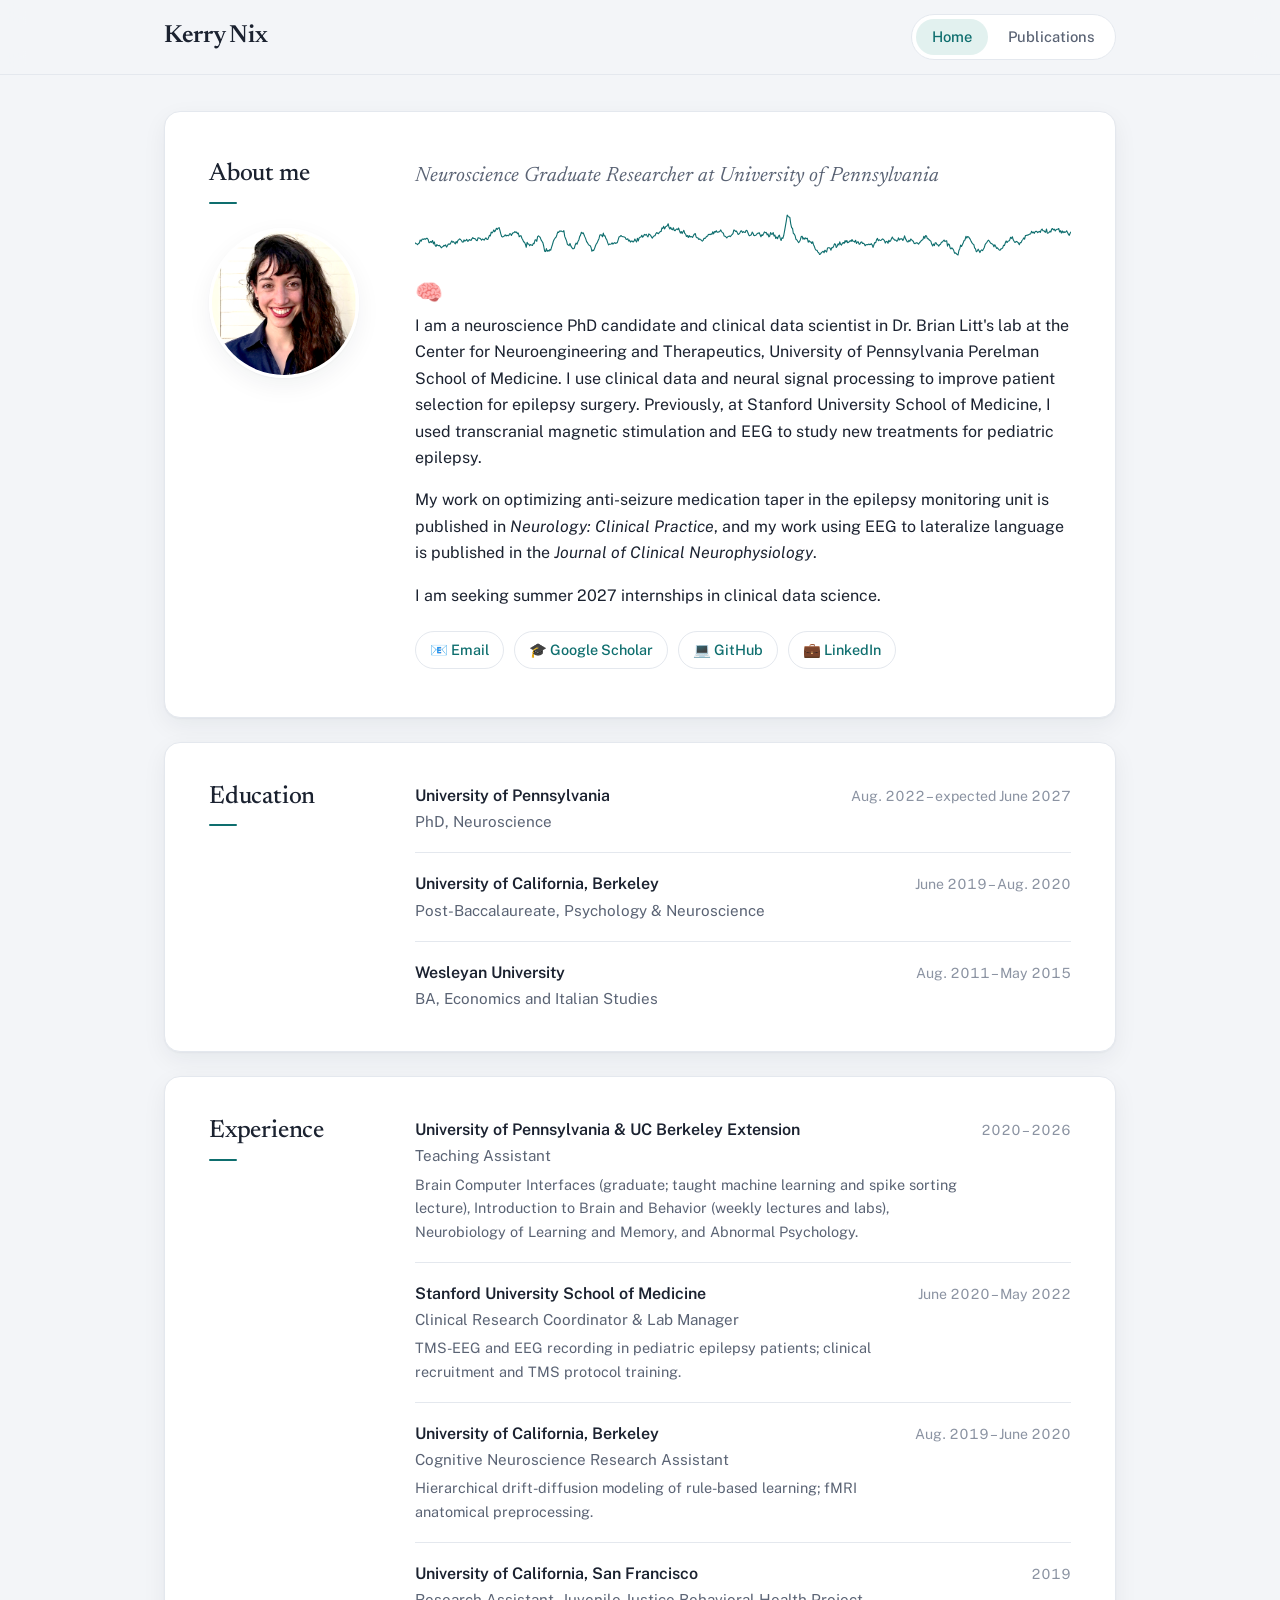
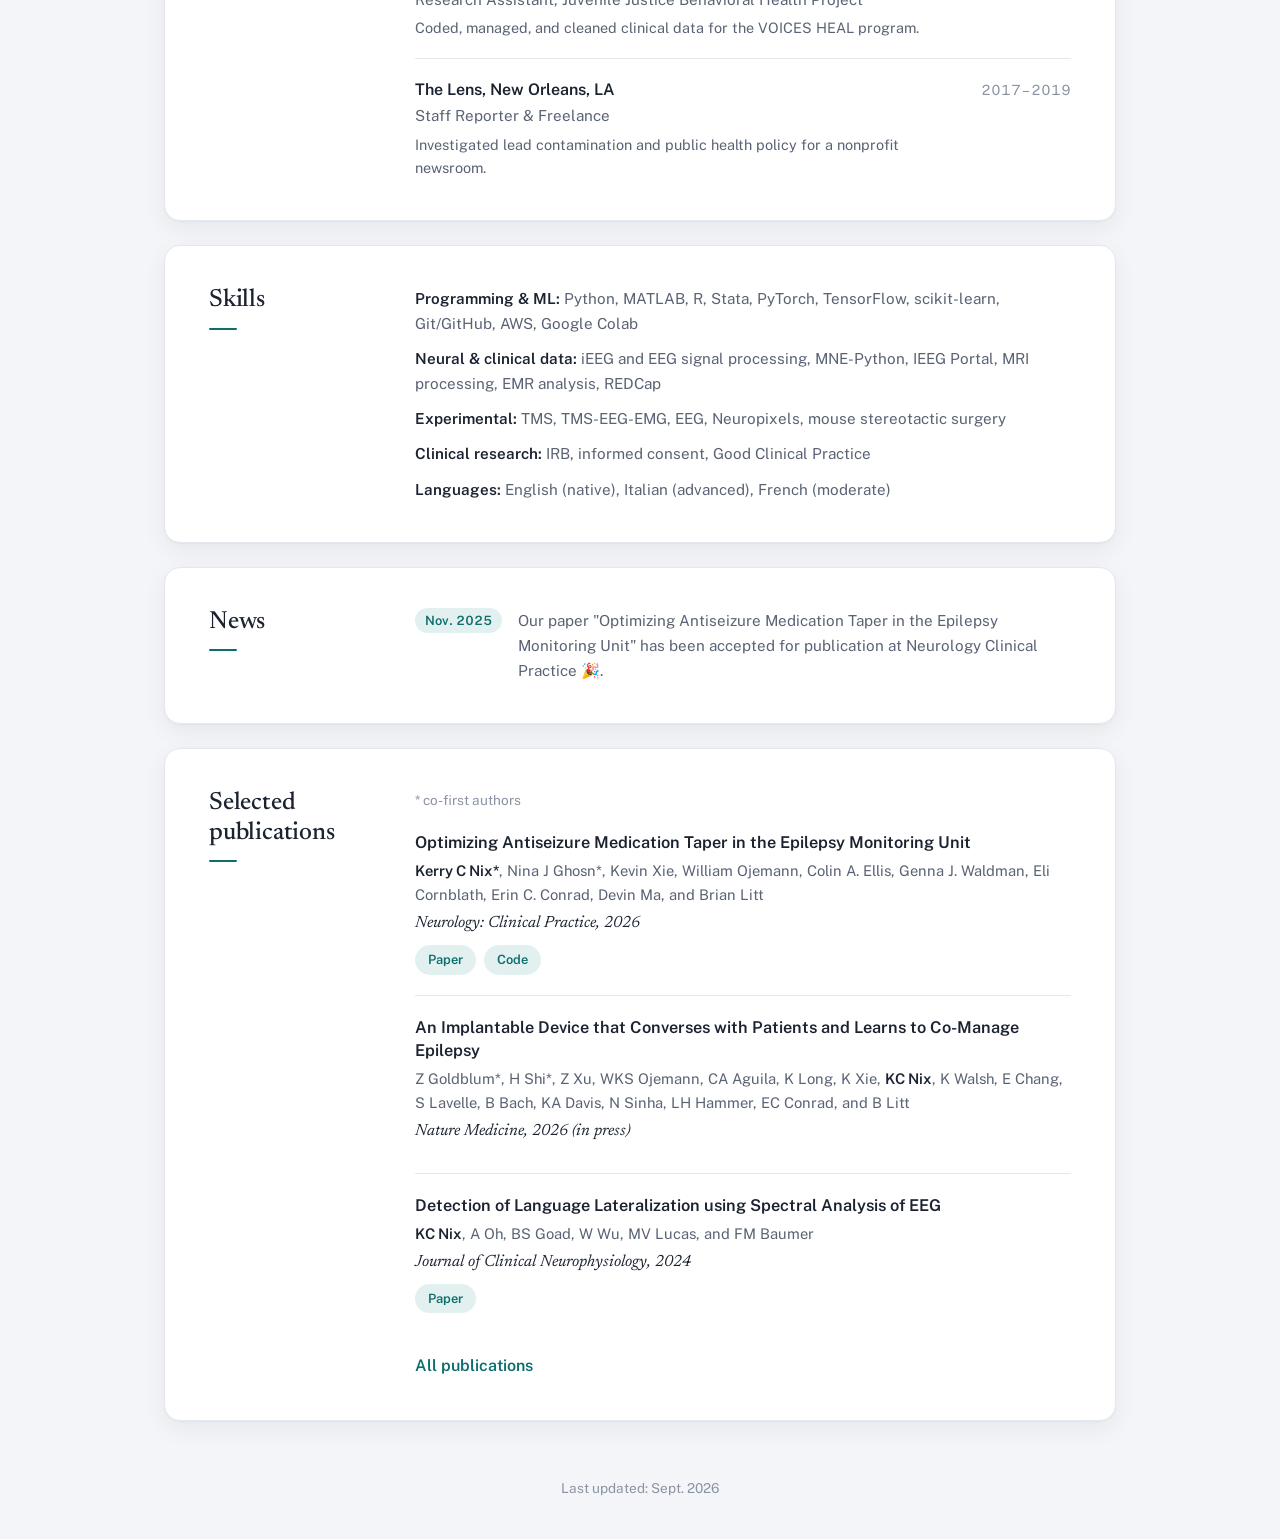
==== index.html @ f85d7df7 "Revise research summary Updated personal description and publication details." ====
<!DOCTYPE html>
<html lang="en">
<head>
    <meta charset="UTF-8">
    <meta name="viewport" content="width=device-width, initial-scale=1.0">
    <title>Kerry Nix</title>
    <link rel="preconnect" href="https://fonts.googleapis.com">
    <link rel="preconnect" href="https://fonts.gstatic.com" crossorigin>
    <link href="https://fonts.googleapis.com/css2?family=Newsreader:ital,opsz,wght@0,6..72,400;0,6..72,500;0,6..72,600;1,6..72,400&family=Public+Sans:wght@400;500;600&display=swap" rel="stylesheet">
    <link rel="stylesheet" href="style.css">
</head>
<body>

    <nav class="topbar">
        <div class="topbar-inner">
            <a class="brand" href="index.html">Kerry Nix</a>
            <div class="tabs">
                <a href="index.html" aria-current="page">Home</a>
                <a href="publications.html">Publications</a>
            </div>
        </div>
    </nav>

    <main>

        <section class="band about" id="about">
            <div class="band-inner">
                <div>
                    <h2>About me</h2>
                    <img class="avatar" src="images/kerry.jpg" alt="Kerry Nix">
                </div>
                <div class="content">
                    <p class="subtitle">Neuroscience Graduate Researcher at University of Pennsylvania</p>
                    <svg class="trace" viewBox="0 0 680 48" preserveAspectRatio="none" aria-hidden="true">
                        <path d="M0.0,31.7 L0.9,32.6 L1.8,32.8 L2.7,33.6 L3.6,32.5 L4.5,32.0 L5.4,29.0 L6.4,30.2 L7.3,28.2 L8.2,28.0 L9.1,28.4 L10.0,27.7 L10.9,28.3 L11.8,27.4 L12.7,27.4 L13.6,28.5 L14.5,31.7 L15.4,31.4 L16.3,30.5 L17.2,31.3 L18.2,29.5 L19.1,32.9 L20.0,30.9 L20.9,34.3 L21.8,35.4 L22.7,33.5 L23.6,34.5 L24.5,34.6 L25.4,34.4 L26.3,35.3 L27.2,36.8 L28.1,36.1 L29.1,35.6 L30.0,34.3 L30.9,34.9 L31.8,33.9 L32.7,36.1 L33.6,34.7 L34.5,33.1 L35.4,33.1 L36.3,33.1 L37.2,31.6 L38.1,29.9 L39.0,31.2 L39.9,30.6 L40.9,31.8 L41.8,32.8 L42.7,30.5 L43.6,32.0 L44.5,29.4 L45.4,28.7 L46.3,27.9 L47.2,28.5 L48.1,29.5 L49.0,31.0 L49.9,31.1 L50.8,28.9 L51.7,30.1 L52.7,29.5 L53.6,28.3 L54.5,30.2 L55.4,29.9 L56.3,28.5 L57.2,29.1 L58.1,29.4 L59.0,27.8 L59.9,26.7 L60.8,27.5 L61.7,27.6 L62.6,27.9 L63.6,29.5 L64.5,29.7 L65.4,26.7 L66.3,27.0 L67.2,27.3 L68.1,28.0 L69.0,29.2 L69.9,28.0 L70.8,28.5 L71.7,29.1 L72.6,27.8 L73.5,26.8 L74.4,28.3 L75.4,28.5 L76.3,26.6 L77.2,24.2 L78.1,24.9 L79.0,21.1 L79.9,21.9 L80.8,20.7 L81.7,18.9 L82.6,20.7 L83.5,19.4 L84.4,17.3 L85.3,18.3 L86.2,17.2 L87.2,16.6 L88.1,19.7 L89.0,23.1 L89.9,25.5 L90.8,25.9 L91.7,25.5 L92.6,25.0 L93.5,23.8 L94.4,25.0 L95.3,24.3 L96.2,24.6 L97.1,24.7 L98.1,22.8 L99.0,22.7 L99.9,24.4 L100.8,22.8 L101.7,21.7 L102.6,21.8 L103.5,20.6 L104.4,21.4 L105.3,21.0 L106.2,22.7 L107.1,22.0 L108.0,25.8 L108.9,24.9 L109.9,24.8 L110.8,27.3 L111.7,28.7 L112.6,30.9 L113.5,31.1 L114.4,33.2 L115.3,36.3 L116.2,31.3 L117.1,33.0 L118.0,33.1 L118.9,34.7 L119.8,33.5 L120.7,34.0 L121.7,34.5 L122.6,32.4 L123.5,32.6 L124.4,29.1 L125.3,28.8 L126.2,30.3 L127.1,25.6 L128.0,24.8 L128.9,25.7 L129.8,26.5 L130.7,28.9 L131.6,30.3 L132.6,31.9 L133.5,35.5 L134.4,40.2 L135.3,40.6 L136.2,37.6 L137.1,40.3 L138.0,39.3 L138.9,40.2 L139.8,38.6 L140.7,39.2 L141.6,36.1 L142.5,33.5 L143.4,30.3 L144.4,28.2 L145.3,27.0 L146.2,26.2 L147.1,23.7 L148.0,21.0 L148.9,21.4 L149.8,20.0 L150.7,20.1 L151.6,20.0 L152.5,20.5 L153.4,20.8 L154.3,19.7 L155.2,25.4 L156.2,27.8 L157.1,29.9 L158.0,33.3 L158.9,34.0 L159.8,34.6 L160.7,32.4 L161.6,35.1 L162.5,36.4 L163.4,37.7 L164.3,37.8 L165.2,37.0 L166.1,33.9 L167.0,32.0 L168.0,33.2 L168.9,30.6 L169.8,29.0 L170.7,25.6 L171.6,24.1 L172.5,21.2 L173.4,22.4 L174.3,21.8 L175.2,23.7 L176.1,25.9 L177.0,27.9 L177.9,30.6 L178.9,31.9 L179.8,33.6 L180.7,34.3 L181.6,34.7 L182.5,36.5 L183.4,40.3 L184.3,39.1 L185.2,39.6 L186.1,37.6 L187.0,35.0 L187.9,33.0 L188.8,31.9 L189.7,29.7 L190.7,27.7 L191.6,24.1 L192.5,23.8 L193.4,24.1 L194.3,25.8 L195.2,22.1 L196.1,25.0 L197.0,24.9 L197.9,27.6 L198.8,28.8 L199.7,31.6 L200.6,33.9 L201.5,33.1 L202.5,33.2 L203.4,33.0 L204.3,31.9 L205.2,33.1 L206.1,32.2 L207.0,31.6 L207.9,32.4 L208.8,31.9 L209.7,31.7 L210.6,28.8 L211.5,25.8 L212.4,25.7 L213.4,24.5 L214.3,25.2 L215.2,25.6 L216.1,25.8 L217.0,26.0 L217.9,26.4 L218.8,28.2 L219.7,28.4 L220.6,27.8 L221.5,30.0 L222.4,29.2 L223.3,31.1 L224.2,30.1 L225.2,30.1 L226.1,31.0 L227.0,30.2 L227.9,28.0 L228.8,29.8 L229.7,31.0 L230.6,27.2 L231.5,29.9 L232.4,26.9 L233.3,26.3 L234.2,26.0 L235.1,24.2 L236.0,26.2 L237.0,24.9 L237.9,23.4 L238.8,24.1 L239.7,23.3 L240.6,24.8 L241.5,25.9 L242.4,22.9 L243.3,23.6 L244.2,24.3 L245.1,25.9 L246.0,27.1 L246.9,25.7 L247.9,24.9 L248.8,24.8 L249.7,22.6 L250.6,21.5 L251.5,22.3 L252.4,22.8 L253.3,21.4 L254.2,20.6 L255.1,20.5 L256.0,16.9 L256.9,17.4 L257.8,15.3 L258.7,17.9 L259.7,15.9 L260.6,15.2 L261.5,14.8 L262.4,12.7 L263.3,16.3 L264.2,17.9 L265.1,16.4 L266.0,18.3 L266.9,18.7 L267.8,16.8 L268.7,19.3 L269.6,19.8 L270.5,18.5 L271.5,17.9 L272.4,18.7 L273.3,17.1 L274.2,19.9 L275.1,22.1 L276.0,20.5 L276.9,22.6 L277.8,20.8 L278.7,19.4 L279.6,22.4 L280.5,23.1 L281.4,25.5 L282.3,24.5 L283.3,26.4 L284.2,24.5 L285.1,25.9 L286.0,25.4 L286.9,25.7 L287.8,26.4 L288.7,24.4 L289.6,23.1 L290.5,22.5 L291.4,25.9 L292.3,26.8 L293.2,26.9 L294.2,28.4 L295.1,27.9 L296.0,28.6 L296.9,29.2 L297.8,30.2 L298.7,29.3 L299.6,27.2 L300.5,27.5 L301.4,26.6 L302.3,25.2 L303.2,25.3 L304.1,23.5 L305.0,23.3 L306.0,23.7 L306.9,22.9 L307.8,23.3 L308.7,20.8 L309.6,22.9 L310.5,20.6 L311.4,21.1 L312.3,19.7 L313.2,21.1 L314.1,21.2 L315.0,20.7 L315.9,20.6 L316.8,18.9 L317.8,20.5 L318.7,21.7 L319.6,22.1 L320.5,25.0 L321.4,25.2 L322.3,25.9 L323.2,27.0 L324.1,25.7 L325.0,25.5 L325.9,25.0 L326.8,25.6 L327.7,24.6 L328.7,23.5 L329.6,22.6 L330.5,19.0 L331.4,19.3 L332.3,20.4 L333.2,20.0 L334.1,21.7 L335.0,23.4 L335.9,22.9 L336.8,21.8 L337.7,20.1 L338.6,19.9 L339.5,21.6 L340.5,20.6 L341.4,21.2 L342.3,21.5 L343.2,19.4 L344.1,19.5 L345.0,21.5 L345.9,23.8 L346.8,24.8 L347.7,24.3 L348.6,23.8 L349.5,21.1 L350.4,22.3 L351.3,24.5 L352.3,24.6 L353.2,24.3 L354.1,23.4 L355.0,22.3 L355.9,22.3 L356.8,21.7 L357.7,23.7 L358.6,25.7 L359.5,23.8 L360.4,24.5 L361.3,22.8 L362.2,20.9 L363.2,21.7 L364.1,21.4 L365.0,23.9 L365.9,22.9 L366.8,25.9 L367.7,25.0 L368.6,21.6 L369.5,23.1 L370.4,23.3 L371.3,21.6 L372.2,25.0 L373.1,24.2 L374.0,27.5 L375.0,26.0 L375.9,27.7 L376.8,25.1 L377.7,24.2 L378.6,27.4 L379.5,29.5 L380.4,26.7 L381.3,27.4 L382.2,24.5 L383.1,19.9 L384.0,14.8 L384.9,9.8 L385.8,4.0 L386.8,5.3 L387.7,6.1 L388.6,6.6 L389.5,12.8 L390.4,16.7 L391.3,17.2 L392.2,22.5 L393.1,23.0 L394.0,24.7 L394.9,28.3 L395.8,28.9 L396.7,30.2 L397.7,31.6 L398.6,30.5 L399.5,28.7 L400.4,25.5 L401.3,25.2 L402.2,28.3 L403.1,26.9 L404.0,28.2 L404.9,26.9 L405.8,27.7 L406.7,27.3 L407.6,31.2 L408.5,29.7 L409.5,31.0 L410.4,30.9 L411.3,32.4 L412.2,30.7 L413.1,33.7 L414.0,35.6 L414.9,38.0 L415.8,39.2 L416.7,39.3 L417.6,41.1 L418.5,41.7 L419.4,43.4 L420.3,42.9 L421.3,41.6 L422.2,40.9 L423.1,40.3 L424.0,41.7 L424.9,39.2 L425.8,40.1 L426.7,41.0 L427.6,37.1 L428.5,36.8 L429.4,36.7 L430.3,37.3 L431.2,39.2 L432.1,36.6 L433.1,36.7 L434.0,34.9 L434.9,32.8 L435.8,33.2 L436.7,36.5 L437.6,35.3 L438.5,32.9 L439.4,34.0 L440.3,30.8 L441.2,33.4 L442.1,34.1 L443.0,32.2 L444.0,31.5 L444.9,32.4 L445.8,29.6 L446.7,31.1 L447.6,29.5 L448.5,31.8 L449.4,31.3 L450.3,30.5 L451.2,29.6 L452.1,30.4 L453.0,28.5 L453.9,30.3 L454.8,30.2 L455.8,31.1 L456.7,29.2 L457.6,32.4 L458.5,31.1 L459.4,30.7 L460.3,33.1 L461.2,33.1 L462.1,31.2 L463.0,30.9 L463.9,32.4 L464.8,32.3 L465.7,32.9 L466.6,34.8 L467.6,33.7 L468.5,33.6 L469.4,33.8 L470.3,33.1 L471.2,33.6 L472.1,33.5 L473.0,32.7 L473.9,33.9 L474.8,36.4 L475.7,33.8 L476.6,31.5 L477.5,31.8 L478.5,28.6 L479.4,27.4 L480.3,29.7 L481.2,28.8 L482.1,29.2 L483.0,29.5 L483.9,28.5 L484.8,27.9 L485.7,28.7 L486.6,29.6 L487.5,32.1 L488.4,30.5 L489.3,30.4 L490.3,32.3 L491.2,29.2 L492.1,30.6 L493.0,29.8 L493.9,27.8 L494.8,26.1 L495.7,27.7 L496.6,28.3 L497.5,29.3 L498.4,29.0 L499.3,30.2 L500.2,29.8 L501.1,26.8 L502.1,28.9 L503.0,28.0 L503.9,27.7 L504.8,27.9 L505.7,29.4 L506.6,27.7 L507.5,24.8 L508.4,27.6 L509.3,29.1 L510.2,30.7 L511.1,30.9 L512.0,29.3 L513.0,30.4 L513.9,28.0 L514.8,28.8 L515.7,29.6 L516.6,30.5 L517.5,32.5 L518.4,32.6 L519.3,31.9 L520.2,31.8 L521.1,32.3 L522.0,33.2 L522.9,31.7 L523.8,31.0 L524.8,29.7 L525.7,29.0 L526.6,28.4 L527.5,25.2 L528.4,27.4 L529.3,24.6 L530.2,25.0 L531.1,27.7 L532.0,27.7 L532.9,28.8 L533.8,29.5 L534.7,30.1 L535.6,33.1 L536.6,34.9 L537.5,33.0 L538.4,34.6 L539.3,31.7 L540.2,31.9 L541.1,33.6 L542.0,33.8 L542.9,35.1 L543.8,33.8 L544.7,33.2 L545.6,31.6 L546.5,31.1 L547.4,30.2 L548.4,29.0 L549.3,30.5 L550.2,30.0 L551.1,29.7 L552.0,35.1 L552.9,32.9 L553.8,33.4 L554.7,36.8 L555.6,37.9 L556.5,36.9 L557.4,37.7 L558.3,39.1 L559.3,42.1 L560.2,41.9 L561.1,42.5 L562.0,43.6 L562.9,44.0 L563.8,39.5 L564.7,37.7 L565.6,34.1 L566.5,35.5 L567.4,33.7 L568.3,31.7 L569.2,29.5 L570.1,29.0 L571.1,25.3 L572.0,27.1 L572.9,25.5 L573.8,25.9 L574.7,27.1 L575.6,28.4 L576.5,30.4 L577.4,31.9 L578.3,33.0 L579.2,33.4 L580.1,36.8 L581.0,37.9 L581.9,40.8 L582.9,39.8 L583.8,38.2 L584.7,39.8 L585.6,41.6 L586.5,39.6 L587.4,38.9 L588.3,39.6 L589.2,38.3 L590.1,36.5 L591.0,33.6 L591.9,32.3 L592.8,31.3 L593.8,29.8 L594.7,29.2 L595.6,30.5 L596.5,31.9 L597.4,32.4 L598.3,33.1 L599.2,33.6 L600.1,35.8 L601.0,33.8 L601.9,35.3 L602.8,37.4 L603.7,36.8 L604.6,37.9 L605.6,38.9 L606.5,39.3 L607.4,37.9 L608.3,37.7 L609.2,36.8 L610.1,34.2 L611.0,34.6 L611.9,31.8 L612.8,29.9 L613.7,31.6 L614.6,30.2 L615.5,30.0 L616.4,29.1 L617.4,26.3 L618.3,27.4 L619.2,25.7 L620.1,28.8 L621.0,30.2 L621.9,31.5 L622.8,30.8 L623.7,30.4 L624.6,31.1 L625.5,32.0 L626.4,33.7 L627.3,31.6 L628.3,31.6 L629.2,29.5 L630.1,28.5 L631.0,26.9 L631.9,28.1 L632.8,24.5 L633.7,24.5 L634.6,24.1 L635.5,24.1 L636.4,23.6 L637.3,23.0 L638.2,22.9 L639.1,20.3 L640.1,21.8 L641.0,21.0 L641.9,22.4 L642.8,20.7 L643.7,20.3 L644.6,20.6 L645.5,21.7 L646.4,20.8 L647.3,20.4 L648.2,21.3 L649.1,19.0 L650.0,18.0 L650.9,19.7 L651.9,19.7 L652.8,20.8 L653.7,21.3 L654.6,18.0 L655.5,22.2 L656.4,22.0 L657.3,21.4 L658.2,20.2 L659.1,21.0 L660.0,18.0 L660.9,17.6 L661.8,18.9 L662.8,18.2 L663.7,19.9 L664.6,18.7 L665.5,18.3 L666.4,18.2 L667.3,17.5 L668.2,20.9 L669.1,19.7 L670.0,22.1 L670.9,19.9 L671.8,21.8 L672.7,20.6 L673.6,21.5 L674.6,20.9 L675.5,19.8 L676.4,21.4 L677.3,23.2 L678.2,24.3 L679.1,22.2 L680.0,20.7" pathLength="1"/>
                    </svg>
                    <div class="tldr-heading" aria-hidden="true">🧠</div>
                    <p>I am a neuroscience PhD candidate and clinical data scientist in Dr. Brian Litt's lab at the Center for Neuroengineering and Therapeutics, University of Pennsylvania Perelman School of Medicine. I use clinical data and neural signal processing to improve patient selection for epilepsy surgery. Previously, at Stanford University School of Medicine, I used transcranial magnetic stimulation and EEG to study new treatments for pediatric epilepsy.</p>
                    <p>My work on optimizing anti-seizure medication taper in the epilepsy monitoring unit is published in <em>Neurology: Clinical Practice</em>, and my work using EEG to lateralize language is published in the <em>Journal of Clinical Neurophysiology</em>.</p>
                    <p>I am seeking summer 2027 internships in clinical data science.</p>
                    <div class="links">
                        <a href="mailto:kerry.nix@pennmedicine.upenn.edu">📧 Email</a>
                        <a href="https://scholar.google.com/citations?user=QJZLhtIAAAAJ&hl=en" target="_blank" rel="noopener">🎓 Google Scholar</a>
                        <a href="https://github.com/kerry-nix" target="_blank" rel="noopener">💻 GitHub</a>
                        <a href="https://www.linkedin.com/in/kerry-nix/" target="_blank" rel="noopener">💼 LinkedIn</a>
                    </div>
                </div>
            </div>
        </section>

        <section class="band" id="education">
            <div class="band-inner">
                <h2>Education</h2>
                <div class="content">
                    <div class="row">
                        <div class="row-main">
                            <div class="org">University of Pennsylvania</div>
                            <div class="role">PhD, Neuroscience</div>
                        </div>
                        <div class="row-date">Aug. 2022 – expected June 2027</div>
                    </div>
                    <div class="row">
                        <div class="row-main">
                            <div class="org">University of California, Berkeley</div>
                            <div class="role">Post-Baccalaureate, Psychology &amp; Neuroscience</div>
                        </div>
                        <div class="row-date">June 2019 – Aug. 2020</div>
                    </div>
                    <div class="row">
                        <div class="row-main">
                            <div class="org">Wesleyan University</div>
                            <div class="role">BA, Economics and Italian Studies</div>
                        </div>
                        <div class="row-date">Aug. 2011 – May 2015</div>
                    </div>
                </div>
            </div>
        </section>

        <section class="band" id="experience">
            <div class="band-inner">
                <h2>Experience</h2>
                <div class="content">
                    <div class="row">
                        <div class="row-main">
                            <div class="org">University of Pennsylvania &amp; UC Berkeley Extension</div>
                            <div class="role">Teaching Assistant</div>
                            <div class="detail">Brain Computer Interfaces (graduate; taught machine learning and spike sorting lecture), Introduction to Brain and Behavior (weekly lectures and labs), Neurobiology of Learning and Memory, and Abnormal Psychology.</div>
                        </div>
                        <div class="row-date">2020 – 2026</div>
                    </div>
                    <div class="row">
                        <div class="row-main">
                            <div class="org">Stanford University School of Medicine</div>
                            <div class="role">Clinical Research Coordinator &amp; Lab Manager</div>
                            <div class="detail">TMS-EEG and EEG recording in pediatric epilepsy patients; clinical recruitment and TMS protocol training.</div>
                        </div>
                        <div class="row-date">June 2020 – May 2022</div>
                    </div>
                    <div class="row">
                        <div class="row-main">
                            <div class="org">University of California, Berkeley</div>
                            <div class="role">Cognitive Neuroscience Research Assistant</div>
                            <div class="detail">Hierarchical drift-diffusion modeling of rule-based learning; fMRI anatomical preprocessing.</div>
                        </div>
                        <div class="row-date">Aug. 2019 – June 2020</div>
                    </div>
                    <div class="row">
                        <div class="row-main">
                            <div class="org">University of California, San Francisco</div>
                            <div class="role">Research Assistant, Juvenile Justice Behavioral Health Project</div>
                            <div class="detail">Coded, managed, and cleaned clinical data for the VOICES HEAL program.</div>
                        </div>
                        <div class="row-date">2019</div>
                    </div>
                    <div class="row">
                        <div class="row-main">
                            <div class="org">The Lens, New Orleans, LA</div>
                            <div class="role">Staff Reporter &amp; Freelance</div>
                            <div class="detail">Investigated lead contamination and public health policy for a nonprofit newsroom.</div>
                        </div>
                        <div class="row-date">2017 – 2019</div>
                    </div>
                </div>
            </div>
        </section>

        <section class="band" id="skills">
            <div class="band-inner">
                <h2>Skills</h2>
                <div class="content">
                    <div class="skill"><span class="skill-label">Programming &amp; ML: </span><span class="skill-list">Python, MATLAB, R, Stata, PyTorch, TensorFlow, scikit-learn, Git/GitHub, AWS, Google Colab</span></div>
                    <div class="skill"><span class="skill-label">Neural &amp; clinical data: </span><span class="skill-list">iEEG and EEG signal processing, MNE-Python, IEEG Portal, MRI processing, EMR analysis, REDCap</span></div>
                    <div class="skill"><span class="skill-label">Experimental: </span><span class="skill-list">TMS, TMS-EEG-EMG, EEG, Neuropixels, mouse stereotactic surgery</span></div>
                    <div class="skill"><span class="skill-label">Clinical research: </span><span class="skill-list">IRB, informed consent, Good Clinical Practice</span></div>
                    <div class="skill"><span class="skill-label">Languages: </span><span class="skill-list">English (native), Italian (advanced), French (moderate)</span></div>
                </div>
            </div>
        </section>

        <section class="band" id="news">
            <div class="band-inner">
                <h2>News</h2>
                <div class="content">
                    <div class="news-item">
                        <div class="news-date">Nov. 2025</div>
                        <div class="news-text">Our paper "Optimizing Antiseizure Medication Taper in the Epilepsy Monitoring Unit" has been accepted for publication at Neurology Clinical Practice 🎉.</div>
                    </div>
                </div>
            </div>
        </section>

        <section class="band" id="selected-publications">
            <div class="band-inner">
                <h2>Selected publications</h2>
                <div class="content">
                    <p class="note">* co-first authors</p>

                    <div class="pub">
                        <div class="pub-title">Optimizing Antiseizure Medication Taper in the Epilepsy Monitoring Unit</div>
                        <div class="pub-authors"><strong>Kerry C Nix*</strong>, Nina J Ghosn*, Kevin Xie, William Ojemann, Colin A. Ellis, Genna J. Waldman, Eli Cornblath, Erin C. Conrad, Devin Ma, and Brian Litt</div>
                        <div class="pub-venue">Neurology: Clinical Practice, 2026</div>
                        <div class="pub-links">
                            <a href="https://www.neurology.org/doi/10.1212/CPJ.0000000000200606" target="_blank" rel="noopener">Paper</a>
                            <a href="https://github.com/kerry-nix/EMU_ASM_Taper" target="_blank" rel="noopener">Code</a>
                        </div>
                    </div>

                    <div class="pub">
                        <div class="pub-title">An Implantable Device that Converses with Patients and Learns to Co-Manage Epilepsy</div>
                        <div class="pub-authors">Z Goldblum*, H Shi*, Z Xu, WKS Ojemann, CA Aguila, K Long, K Xie, <strong>KC Nix</strong>, K Walsh, E Chang, S Lavelle, B Bach, KA Davis, N Sinha, LH Hammer, EC Conrad, and B Litt</div>
                        <div class="pub-venue">Nature Medicine, 2026 (in press)</div>
                    </div>

                    <div class="pub">
                        <div class="pub-title">Detection of Language Lateralization using Spectral Analysis of EEG</div>
                        <div class="pub-authors"><strong>KC Nix</strong>, A Oh, BS Goad, W Wu, MV Lucas, and FM Baumer</div>
                        <div class="pub-venue">Journal of Clinical Neurophysiology, 2024</div>
                        <div class="pub-links">
                            <a href="https://doi.org/10.1097/WNP.0000000000000988" target="_blank" rel="noopener">Paper</a>
                        </div>
                    </div>

                    <p class="more"><a href="publications.html">All publications</a></p>
                </div>
            </div>
        </section>

    </main>

    <footer>Last updated: Sept. 2026</footer>

</body>
</html>
---- style.css ----
:root {
    --ink: #1b2230;
    --muted: #5a6374;
    --faint: #8b93a2;
    --rule: #e4e8ee;
    --page: #f3f5f8;
    --card: #ffffff;
    --accent: #0e6e6e;
    --accent-soft: #e2f1ef;
    --shadow: 0 1px 2px rgba(20, 30, 45, 0.04), 0 8px 24px rgba(20, 30, 45, 0.06);
    --radius: 16px;
    color-scheme: light;
    --serif: "Newsreader", Georgia, "Times New Roman", serif;
    --sans: "Public Sans", -apple-system, BlinkMacSystemFont, "Segoe UI", Roboto, Helvetica, Arial, sans-serif;
}

* { box-sizing: border-box; }

html { scroll-padding-top: 80px; -webkit-text-size-adjust: 100%; }

body {
    margin: 0;
    font-family: var(--sans);
    font-size: 16px;
    line-height: 1.65;
    color: var(--ink);
    background: var(--page);
    -webkit-font-smoothing: antialiased;
}

a { color: var(--accent); text-decoration: none; transition: color 0.15s ease; }
a:hover { text-decoration: underline; text-underline-offset: 3px; }
a:focus-visible { outline: 2px solid var(--accent); outline-offset: 3px; border-radius: 4px; }

/* Top bar */
.topbar {
    position: sticky;
    top: 0;
    z-index: 10;
    background: color-mix(in srgb, var(--page) 80%, transparent);
    backdrop-filter: saturate(160%) blur(12px);
    -webkit-backdrop-filter: saturate(160%) blur(12px);
    border-bottom: 1px solid var(--rule);
}
.topbar-inner {
    max-width: 1000px;
    margin: 0 auto;
    padding: 14px 24px;
    display: flex;
    align-items: center;
    justify-content: space-between;
    gap: 16px;
}
.brand {
    font-family: var(--serif);
    font-size: 1.55rem;
    font-weight: 600;
    color: var(--ink);
    letter-spacing: -0.3px;
}
.brand:hover { text-decoration: none; color: var(--accent); }
.tabs { display: flex; gap: 4px; padding: 4px; background: var(--card); border: 1px solid var(--rule); border-radius: 999px; }
.tabs a {
    color: var(--muted);
    font-size: 0.92rem;
    font-weight: 500;
    padding: 6px 16px;
    border-radius: 999px;
    transition: background 0.15s ease, color 0.15s ease;
}
.tabs a:hover { color: var(--ink); text-decoration: none; }
.tabs a[aria-current="page"] { color: var(--accent); background: var(--accent-soft); }

/* Floating cards */
main { max-width: 1000px; margin: 0 auto; padding: 36px 24px 8px; }
.band {
    background: var(--card);
    border: 1px solid var(--rule);
    border-radius: var(--radius);
    box-shadow: var(--shadow);
    padding: 40px 44px;
    margin-bottom: 24px;
}
.band-inner {
    display: grid;
    grid-template-columns: 170px 1fr;
    gap: 36px;
}
.band h2 {
    font-family: var(--serif);
    font-size: 1.55rem;
    font-weight: 500;
    line-height: 1.2;
    letter-spacing: -0.2px;
    margin: 0;
    color: var(--ink);
}
.band h2::after {
    content: "";
    display: block;
    width: 28px;
    height: 2px;
    margin-top: 12px;
    background: var(--accent);
    border-radius: 2px;
}
.content { max-width: 680px; }
.content > :last-child { margin-bottom: 0; }

/* About */
.about { padding-top: 48px; padding-bottom: 48px; }
.subtitle { font-family: var(--serif); font-size: 1.3rem; font-style: italic; color: var(--muted); margin: 0 0 18px 0; }
.tldr-heading { font-size: 1.4rem; line-height: 1; margin-bottom: 10px; }
.about p { margin: 0 0 16px 0; }
.trace { display: block; width: 100%; height: 48px; margin: 0 0 22px 0; }
.trace path {
    fill: none;
    stroke: var(--accent);
    stroke-width: 1.1;
    vector-effect: non-scaling-stroke;
    stroke-linejoin: round;
    stroke-dasharray: 1;
    stroke-dashoffset: 1;
    animation: draw 2.8s ease-out 0.2s forwards;
}
@keyframes draw { to { stroke-dashoffset: 0; } }
.links { display: flex; flex-wrap: wrap; gap: 10px; margin-top: 22px; }
.links a {
    font-size: 0.9rem;
    font-weight: 500;
    padding: 6px 14px;
    border: 1px solid var(--rule);
    border-radius: 999px;
    background: var(--card);
    transition: border-color 0.15s ease, background 0.15s ease;
}
.links a:hover { text-decoration: none; border-color: var(--accent); background: var(--accent-soft); }

/* Timeline rows */
.row { display: flex; justify-content: space-between; gap: 16px; padding-bottom: 18px; margin-bottom: 18px; border-bottom: 1px solid var(--rule); }
.row:last-child { border-bottom: none; padding-bottom: 0; margin-bottom: 0; }
.row-main { flex: 1; }
.row-date { color: var(--faint); font-size: 0.88rem; white-space: nowrap; font-variant-numeric: tabular-nums; padding-top: 2px; }
.org { font-weight: 600; }
.role { color: var(--muted); font-size: 0.95rem; }
.detail { color: var(--muted); font-size: 0.9rem; margin-top: 4px; }

/* News */
.news-item { display: flex; gap: 16px; margin-bottom: 10px; font-size: 0.95rem; }
.news-date {
    flex-shrink: 0;
    align-self: flex-start;
    font-size: 0.8rem;
    font-weight: 600;
    color: var(--accent);
    background: var(--accent-soft);
    padding: 2px 10px;
    border-radius: 999px;
    font-variant-numeric: tabular-nums;
    white-space: nowrap;
}
.news-text { color: var(--muted); }

/* Publications */
.pub { padding-bottom: 20px; margin-bottom: 20px; border-bottom: 1px solid var(--rule); }
.pub:last-child, .pub:has(+ .more), .pub:has(+ .year) { border-bottom: none; }
.pub:last-child { padding-bottom: 0; margin-bottom: 0; }
.pub-title { font-weight: 600; font-size: 1.02rem; line-height: 1.45; margin-bottom: 4px; }
.pub-authors { color: var(--muted); font-size: 0.92rem; margin-bottom: 3px; }
.pub-authors strong { color: var(--ink); font-weight: 600; }
.pub-venue { font-family: var(--serif); font-style: italic; font-size: 1.02rem; margin-bottom: 8px; }
.pub-links { display: flex; flex-wrap: wrap; gap: 8px; }
.pub-links a {
    font-size: 0.8rem;
    font-weight: 600;
    padding: 3px 12px;
    border-radius: 999px;
    color: var(--accent);
    background: var(--accent-soft);
    border: 1px solid transparent;
    transition: border-color 0.15s ease;
}
.pub-links a:hover { text-decoration: none; border-color: var(--accent); }
.note { font-size: 0.85rem; color: var(--faint); margin: 0 0 20px 0; }
.more { margin-top: 8px; font-weight: 600; }
.year { font-family: var(--serif); font-size: 1.2rem; font-weight: 500; color: var(--faint); margin: 30px 0 14px 0; }
.content > .year:first-child, .note + .year { margin-top: 0; }

/* Skills */
.skill { margin-bottom: 10px; font-size: 0.95rem; }
.skill-label { font-weight: 600; }
.skill-list { color: var(--muted); }

footer { text-align: center; font-size: 0.85rem; color: var(--faint); padding: 24px 24px 40px; }

@media (prefers-reduced-motion: reduce) {
    .trace path { animation: none; stroke-dashoffset: 0; }
    * { transition: none !important; }
}

@media (max-width: 720px) {
    main { padding: 20px 12px 4px; }
    .band { padding: 28px 22px; margin-bottom: 16px; border-radius: 14px; }
    .band-inner { grid-template-columns: 1fr; gap: 18px; }
    .row { flex-direction: column; gap: 2px; }
    .topbar-inner { padding: 10px 14px; }
    .brand { font-size: 1.25rem; }
    .tabs a { padding: 5px 12px; font-size: 0.88rem; }
}

/* Year jump bar */
html { scroll-behavior: smooth; }
.year-nav { display: flex; flex-wrap: wrap; gap: 8px; margin: 0 0 28px 0; }
.year-nav a {
    font-size: 0.88rem;
    font-weight: 600;
    padding: 4px 14px;
    border: 1px solid var(--rule);
    border-radius: 999px;
    color: var(--muted);
    background: var(--card);
    transition: border-color 0.15s ease, color 0.15s ease, background 0.15s ease;
}
.year-nav a:hover { text-decoration: none; color: var(--accent); border-color: var(--accent); background: var(--accent-soft); }
.year-nav + .year { margin-top: 0; }
@media (prefers-reduced-motion: reduce) { html { scroll-behavior: auto; } }

/* Photo */
.avatar { display: block; width: 150px; height: 150px; margin-top: 24px; border-radius: 50%; object-fit: cover; border: 3px solid var(--card); box-shadow: var(--shadow); }
@media (max-width: 720px) { .avatar { width: 110px; height: 110px; margin-top: 16px; } }
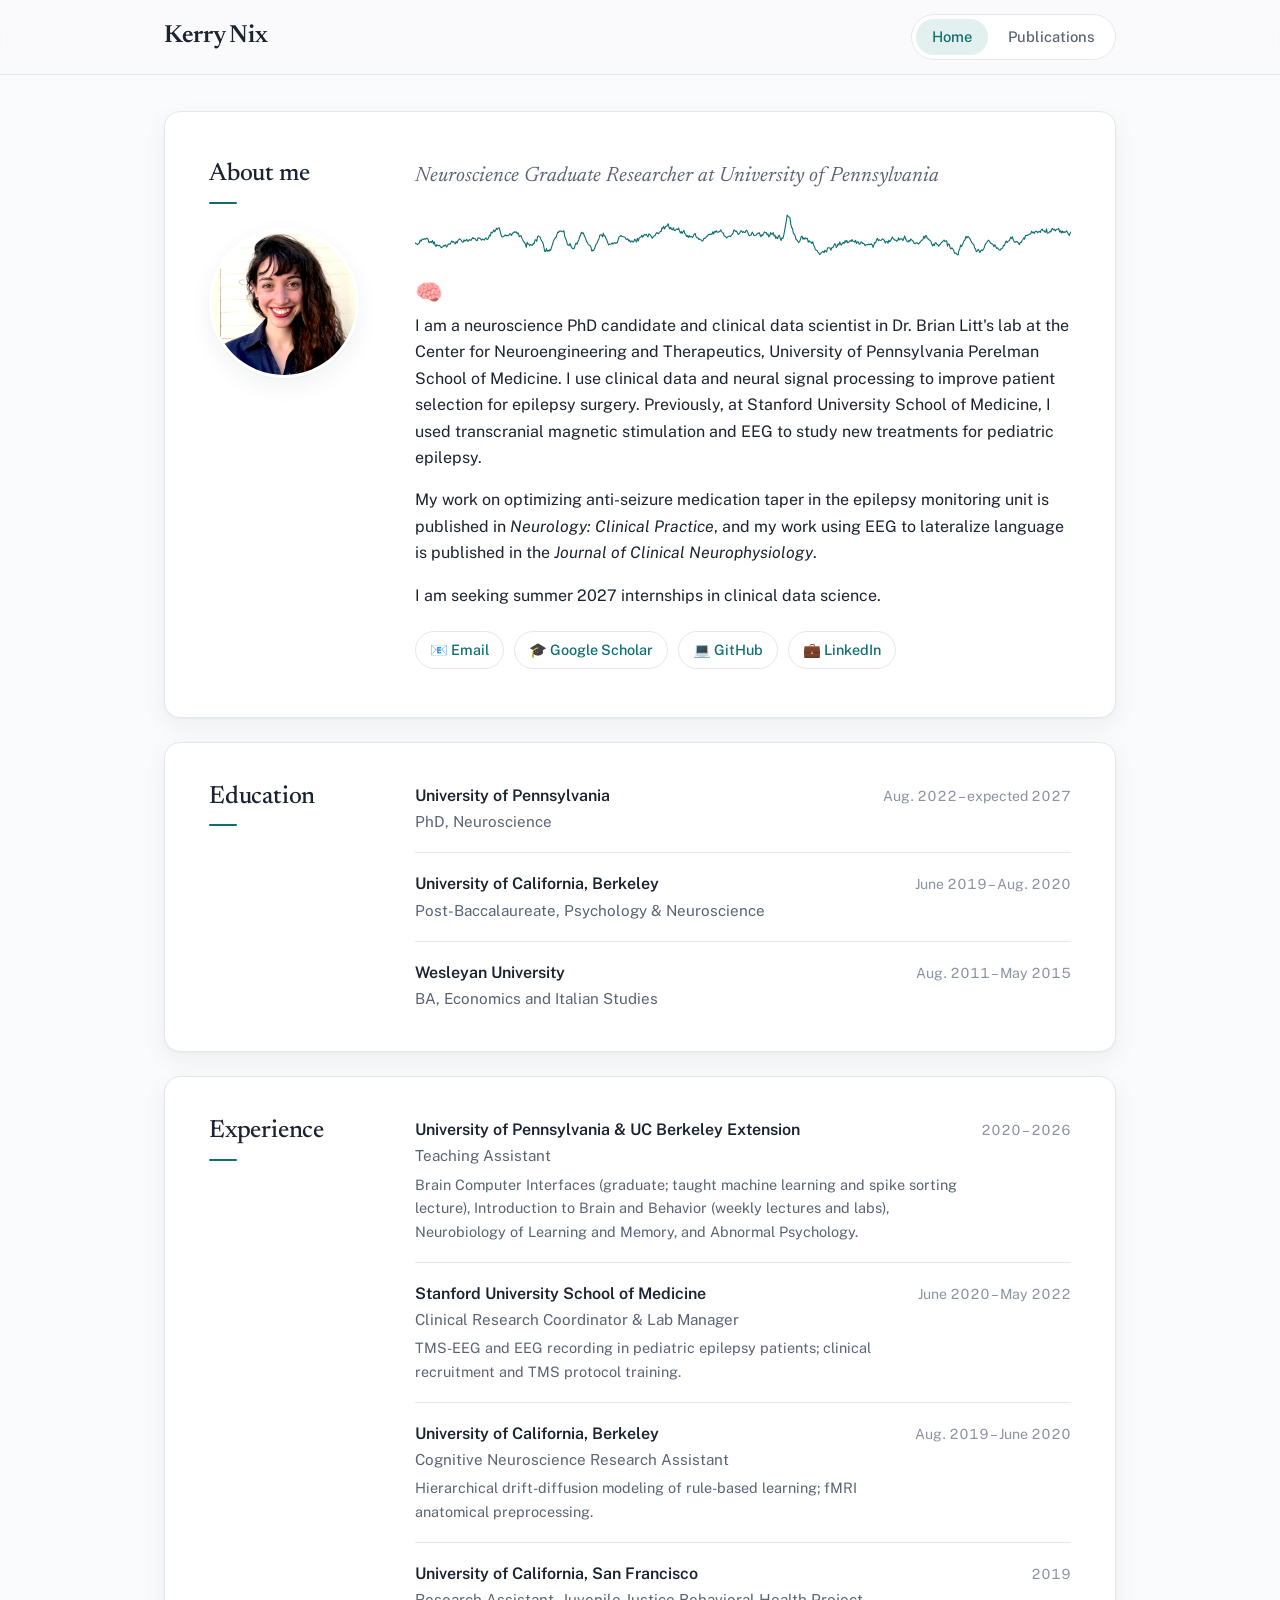
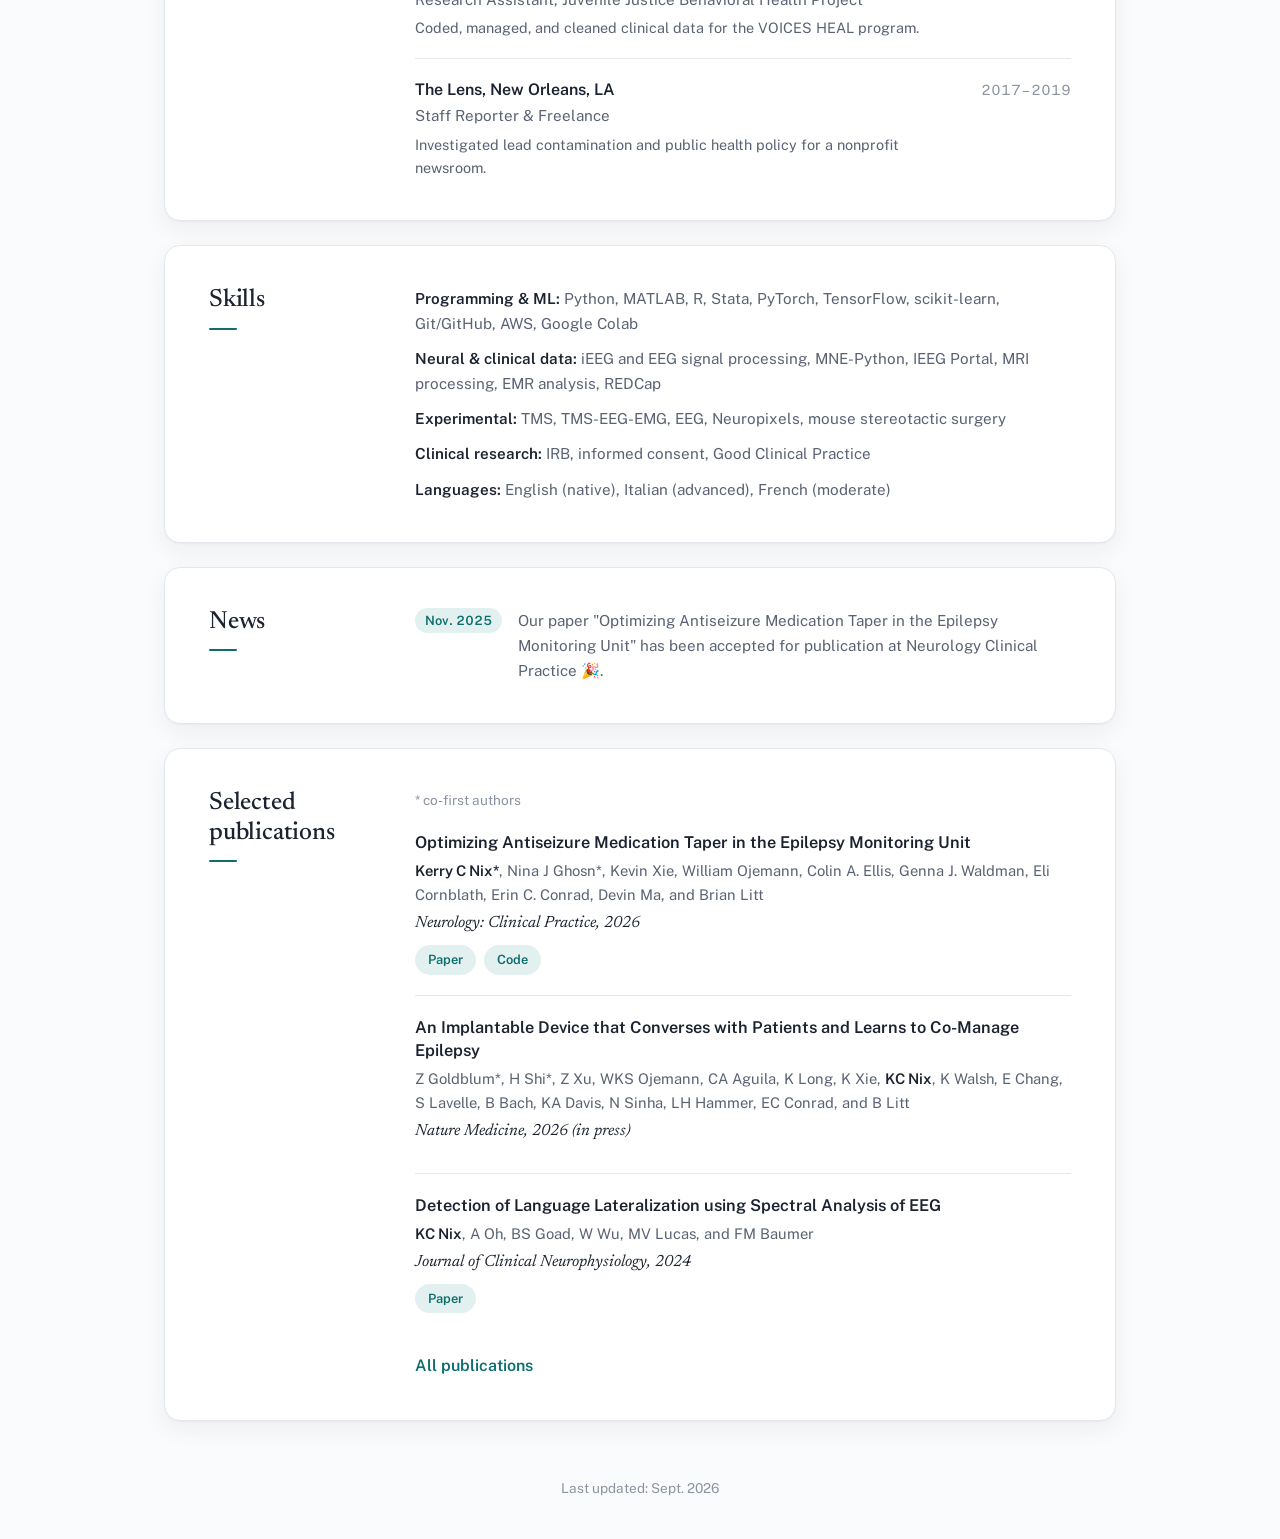
==== commit ffa76a2e: "updated education section Updated expected graduation date format." ====
--- a/index.html
+++ b/index.html
@@ -57,7 +57,7 @@
                             <div class="org">University of Pennsylvania</div>
                             <div class="role">PhD, Neuroscience</div>
                         </div>
-                        <div class="row-date">Aug. 2022 – expected June 2027</div>
+                        <div class="row-date">Aug. 2022 – expected 2027</div>
                     </div>
                     <div class="row">
                         <div class="row-main">
--- a/style.css
+++ b/style.css
@@ -3,7 +3,7 @@
     --muted: #5a6374;
     --faint: #8b93a2;
     --rule: #e4e8ee;
-    --page: #f3f5f8;
+    --page: #fafbfc;
     --card: #ffffff;
     --accent: #0e6e6e;
     --accent-soft: #e2f1ef;
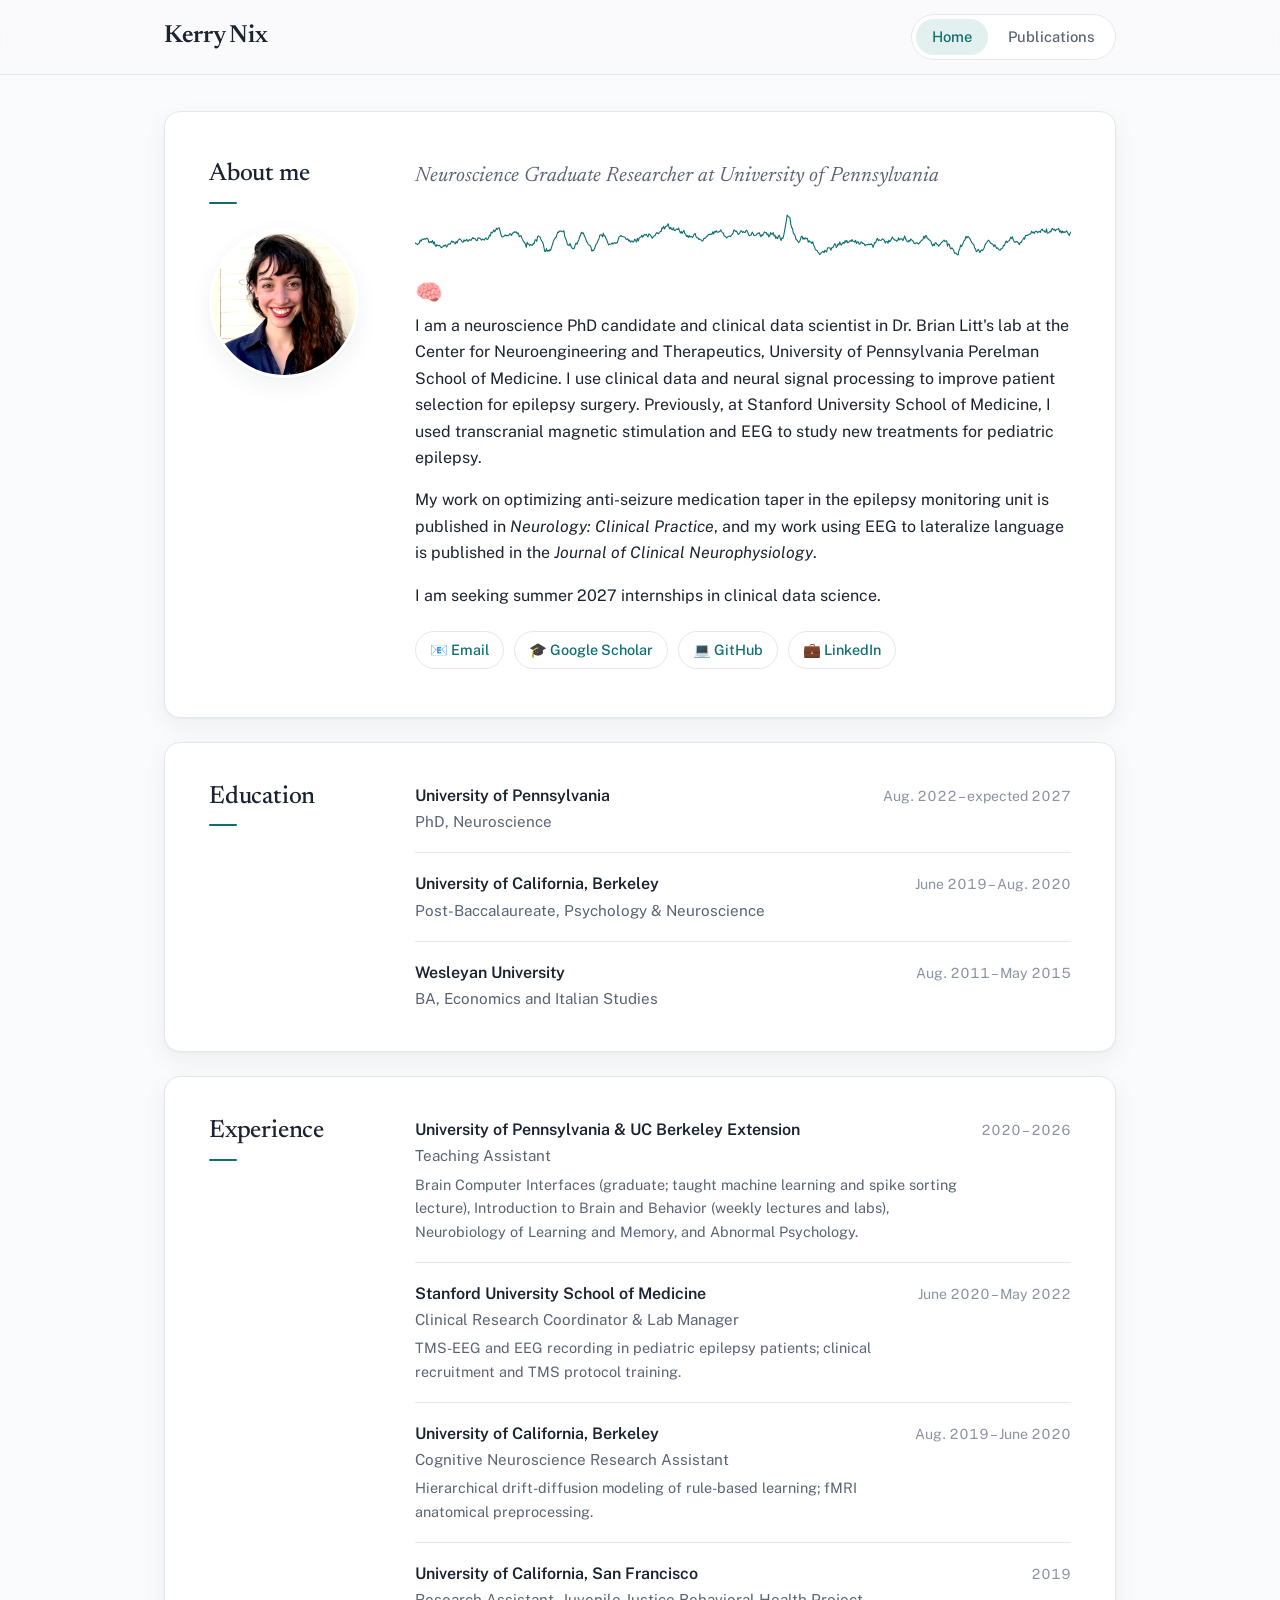
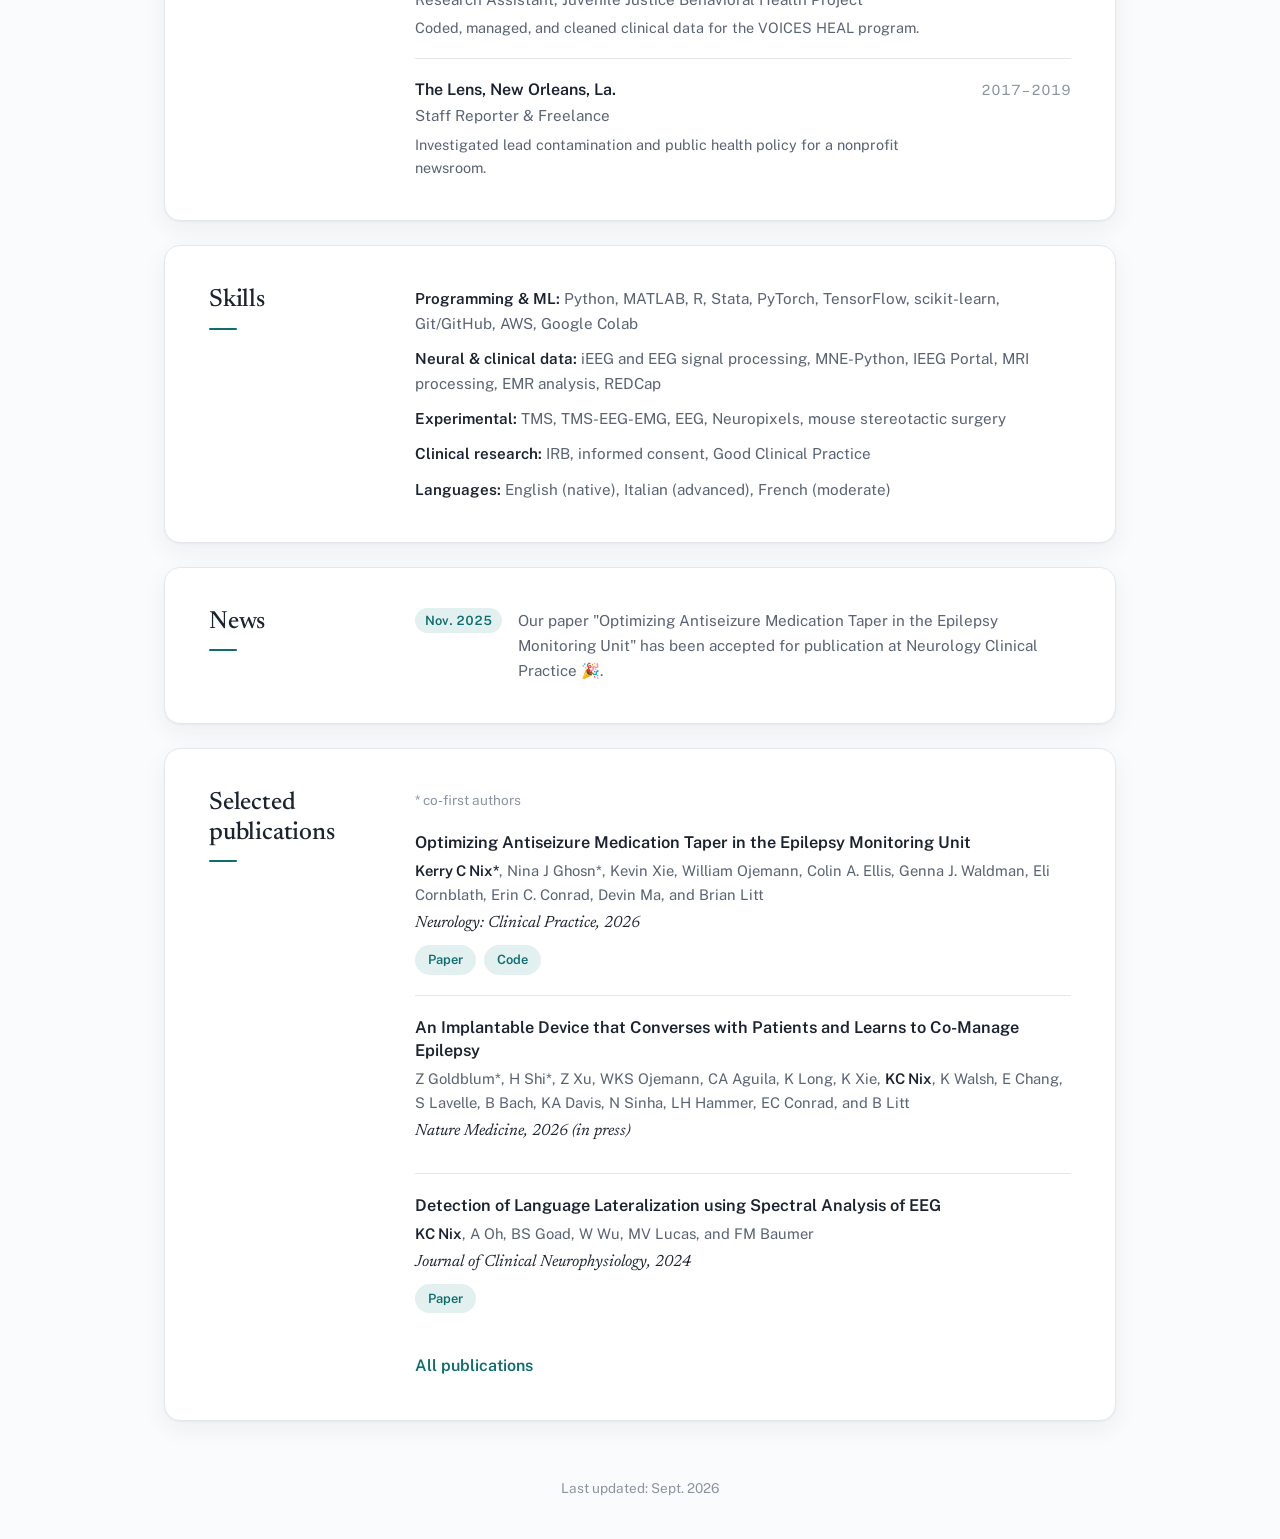
==== commit 344e7827: "updated experiences" ====
--- a/index.html
+++ b/index.html
@@ -115,7 +115,7 @@
                     </div>
                     <div class="row">
                         <div class="row-main">
-                            <div class="org">The Lens, New Orleans, LA</div>
+                            <div class="org">The Lens, New Orleans, La.</div>
                             <div class="role">Staff Reporter &amp; Freelance</div>
                             <div class="detail">Investigated lead contamination and public health policy for a nonprofit newsroom.</div>
                         </div>
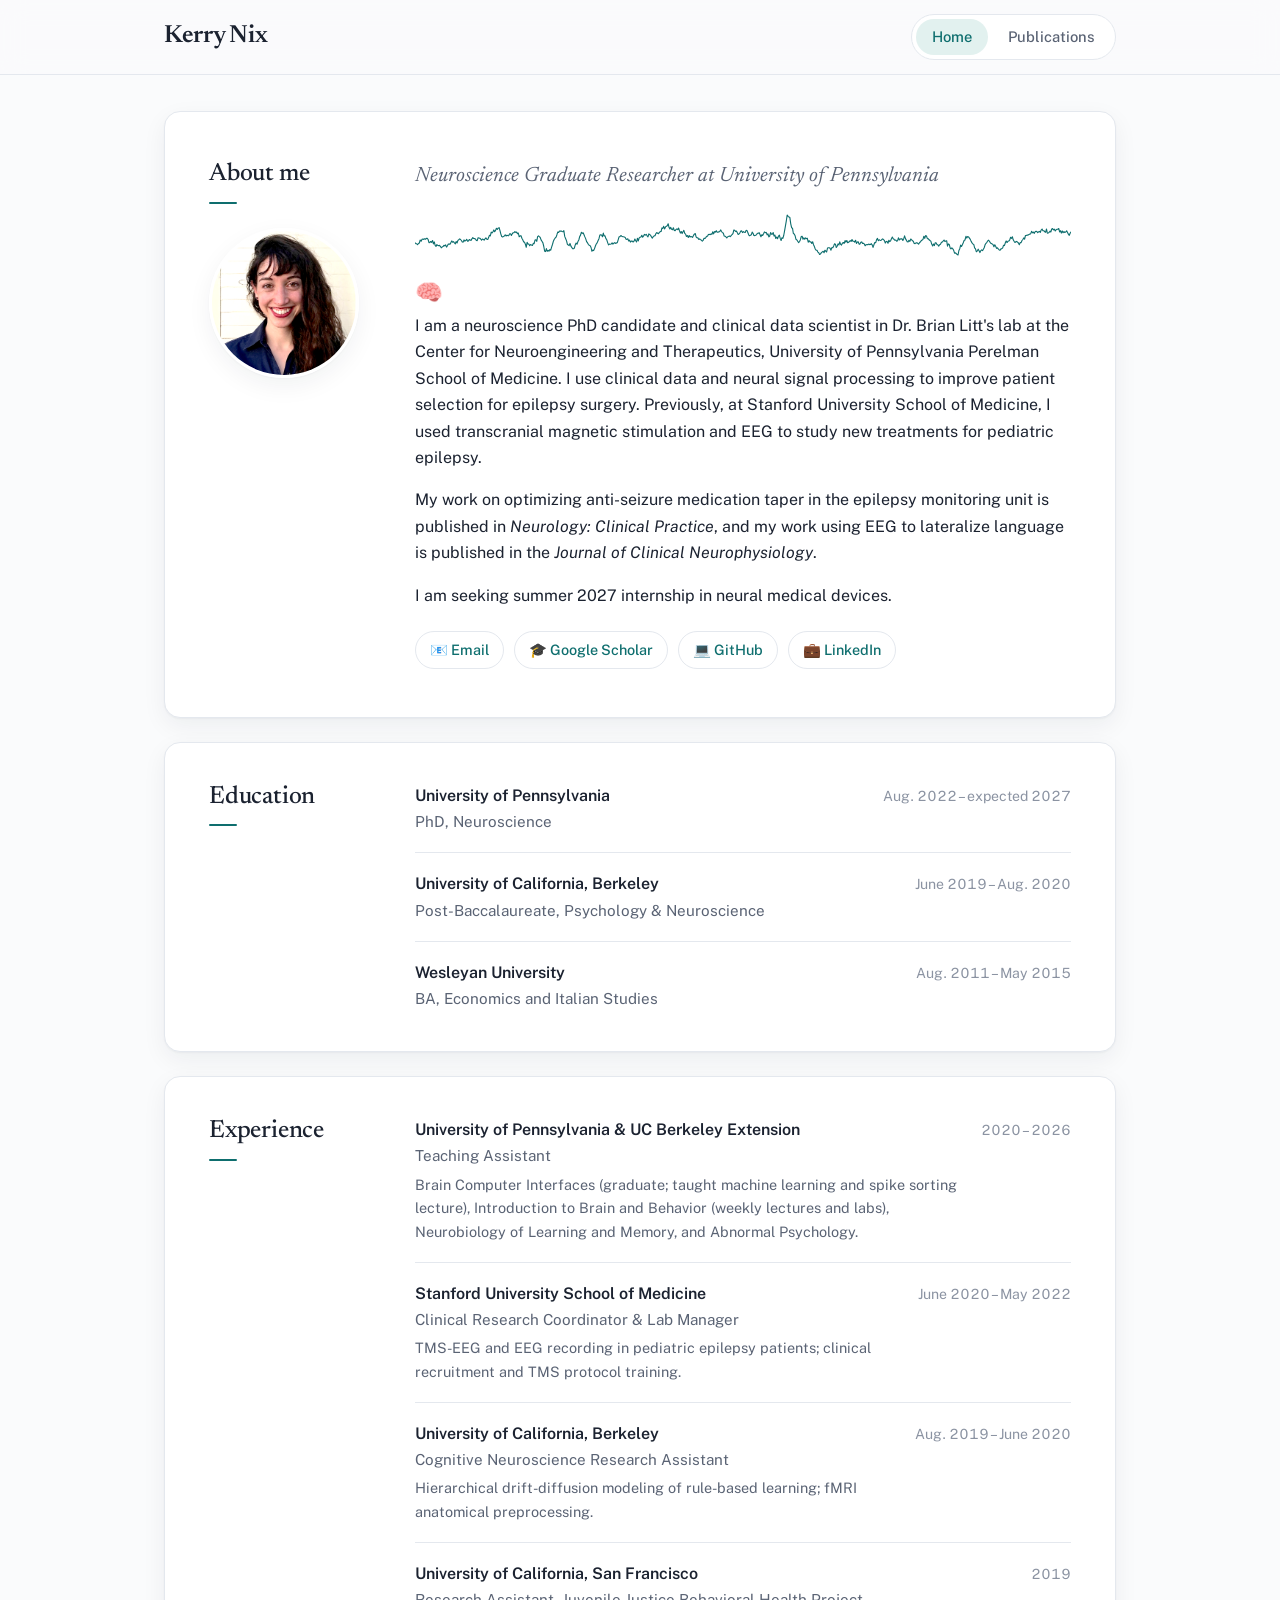
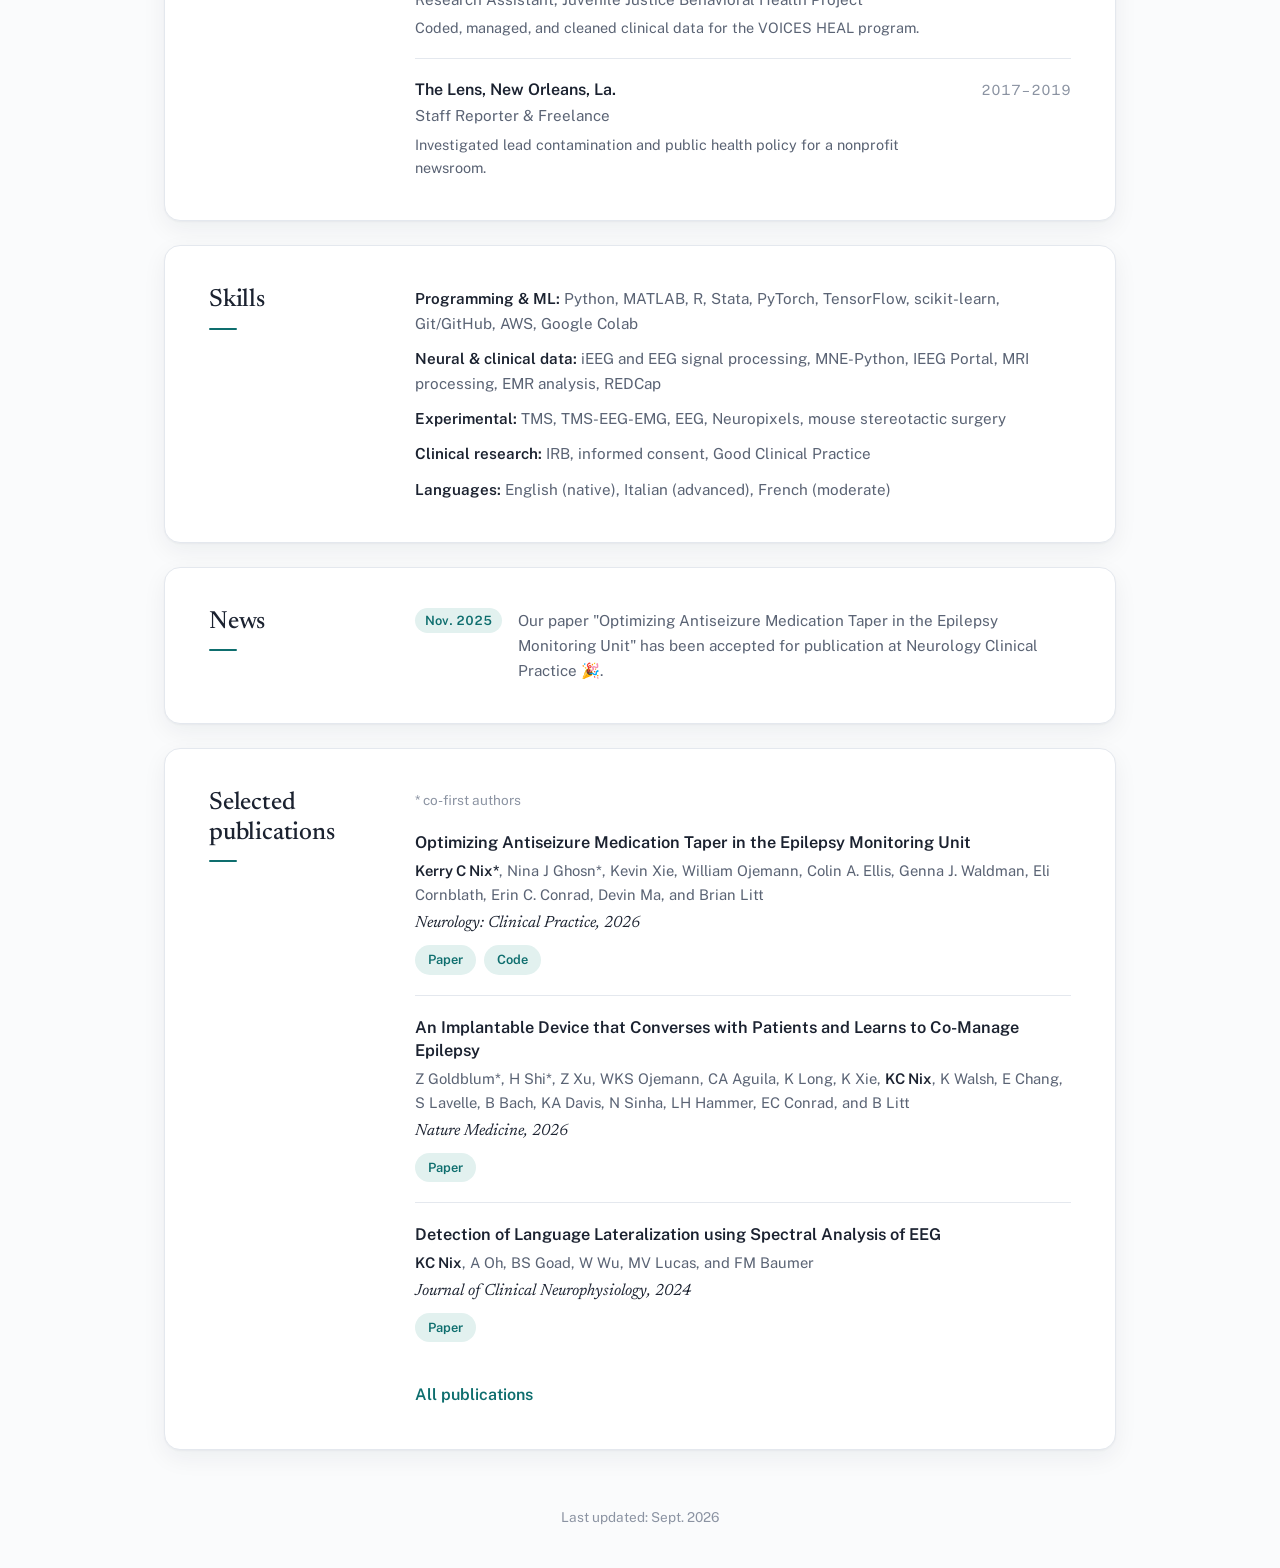
==== commit 74cac4a3: "update about me and publications Updated internship focus and publication details." ====
--- a/index.html
+++ b/index.html
@@ -37,7 +37,7 @@
                     <div class="tldr-heading" aria-hidden="true">🧠</div>
                     <p>I am a neuroscience PhD candidate and clinical data scientist in Dr. Brian Litt's lab at the Center for Neuroengineering and Therapeutics, University of Pennsylvania Perelman School of Medicine. I use clinical data and neural signal processing to improve patient selection for epilepsy surgery. Previously, at Stanford University School of Medicine, I used transcranial magnetic stimulation and EEG to study new treatments for pediatric epilepsy.</p>
                     <p>My work on optimizing anti-seizure medication taper in the epilepsy monitoring unit is published in <em>Neurology: Clinical Practice</em>, and my work using EEG to lateralize language is published in the <em>Journal of Clinical Neurophysiology</em>.</p>
-                    <p>I am seeking summer 2027 internships in clinical data science.</p>
+                    <p>I am seeking summer 2027 internship in neural medical devices.</p>
                     <div class="links">
                         <a href="mailto:kerry.nix@pennmedicine.upenn.edu">📧 Email</a>
                         <a href="https://scholar.google.com/citations?user=QJZLhtIAAAAJ&hl=en" target="_blank" rel="noopener">🎓 Google Scholar</a>
@@ -169,7 +169,10 @@
                     <div class="pub">
                         <div class="pub-title">An Implantable Device that Converses with Patients and Learns to Co-Manage Epilepsy</div>
                         <div class="pub-authors">Z Goldblum*, H Shi*, Z Xu, WKS Ojemann, CA Aguila, K Long, K Xie, <strong>KC Nix</strong>, K Walsh, E Chang, S Lavelle, B Bach, KA Davis, N Sinha, LH Hammer, EC Conrad, and B Litt</div>
-                        <div class="pub-venue">Nature Medicine, 2026 (in press)</div>
+                        <div class="pub-venue">Nature Medicine, 2026</div>
+                        <div class="pub-links">
+                            <a href="https://pubmed.ncbi.nlm.nih.gov/41646755/" target="_blank" rel="noopener">Paper</a>
+                        </div>
                     </div>
 
                     <div class="pub">
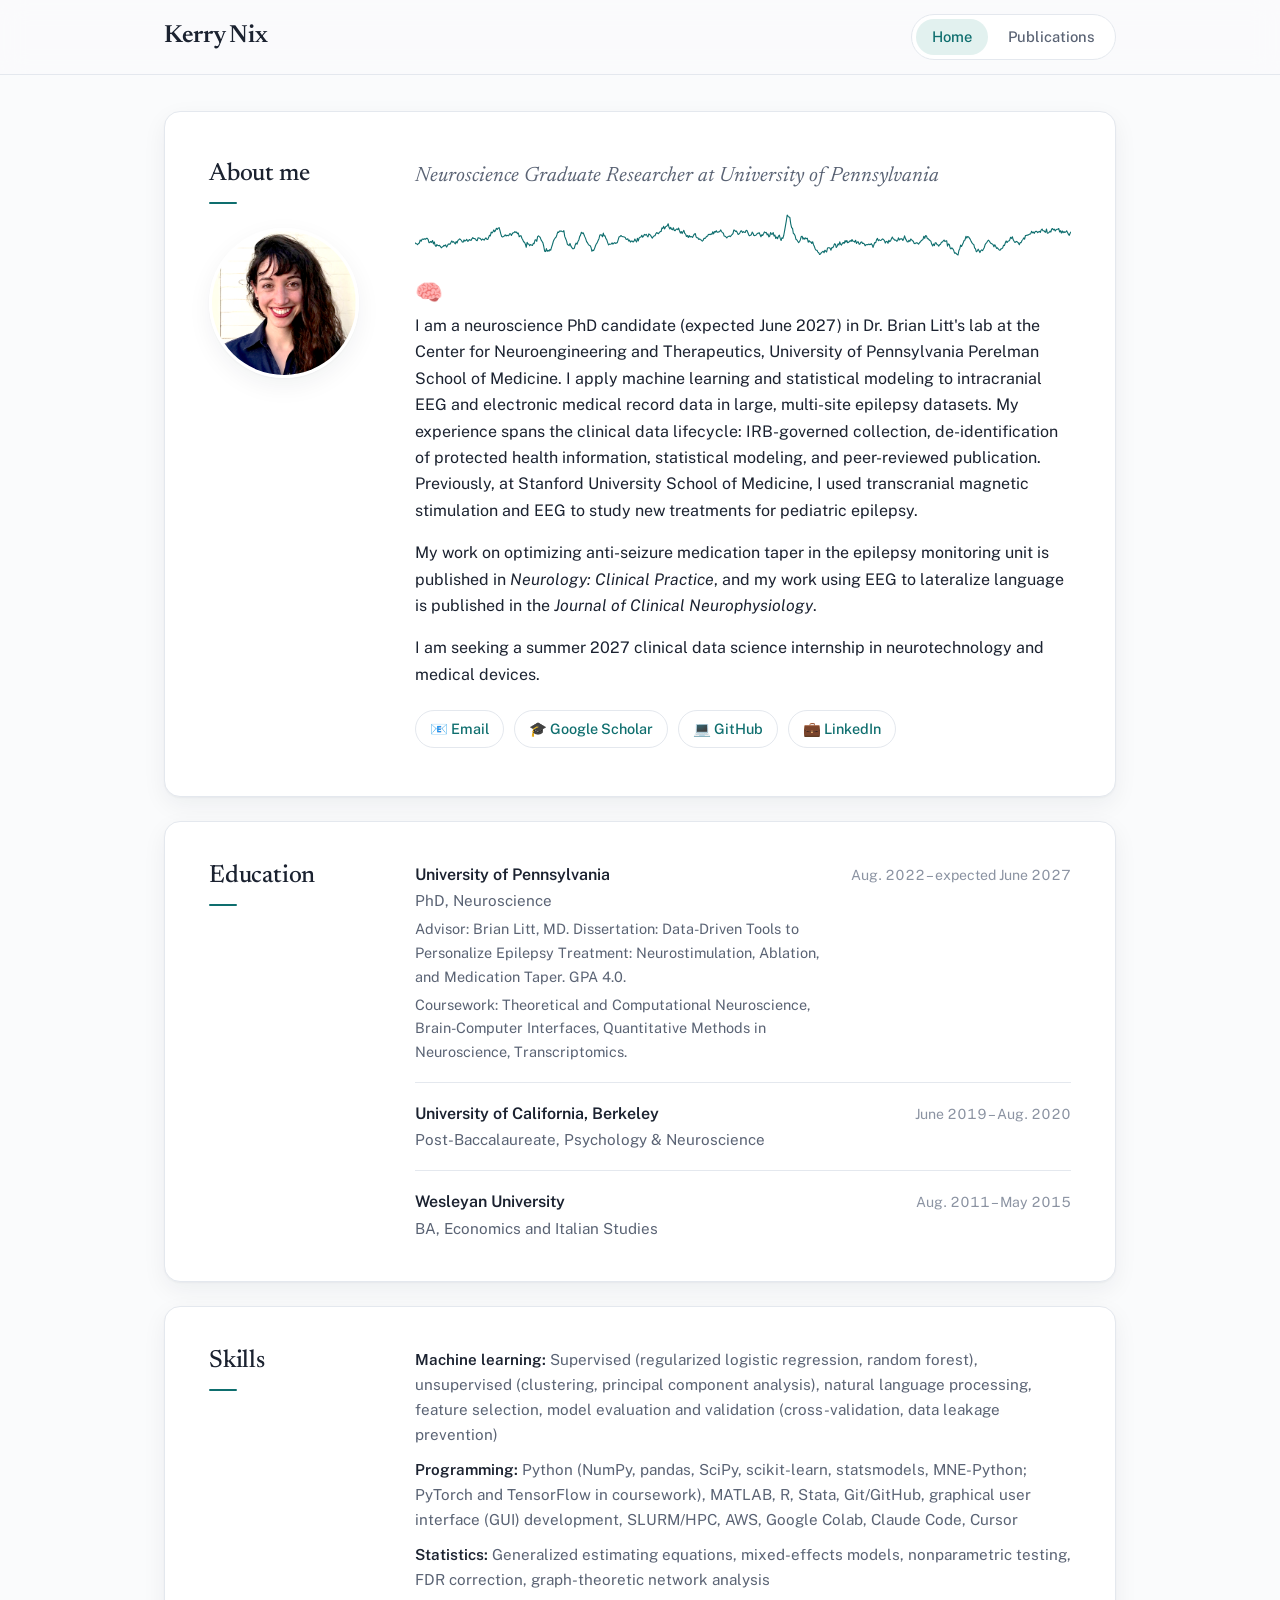
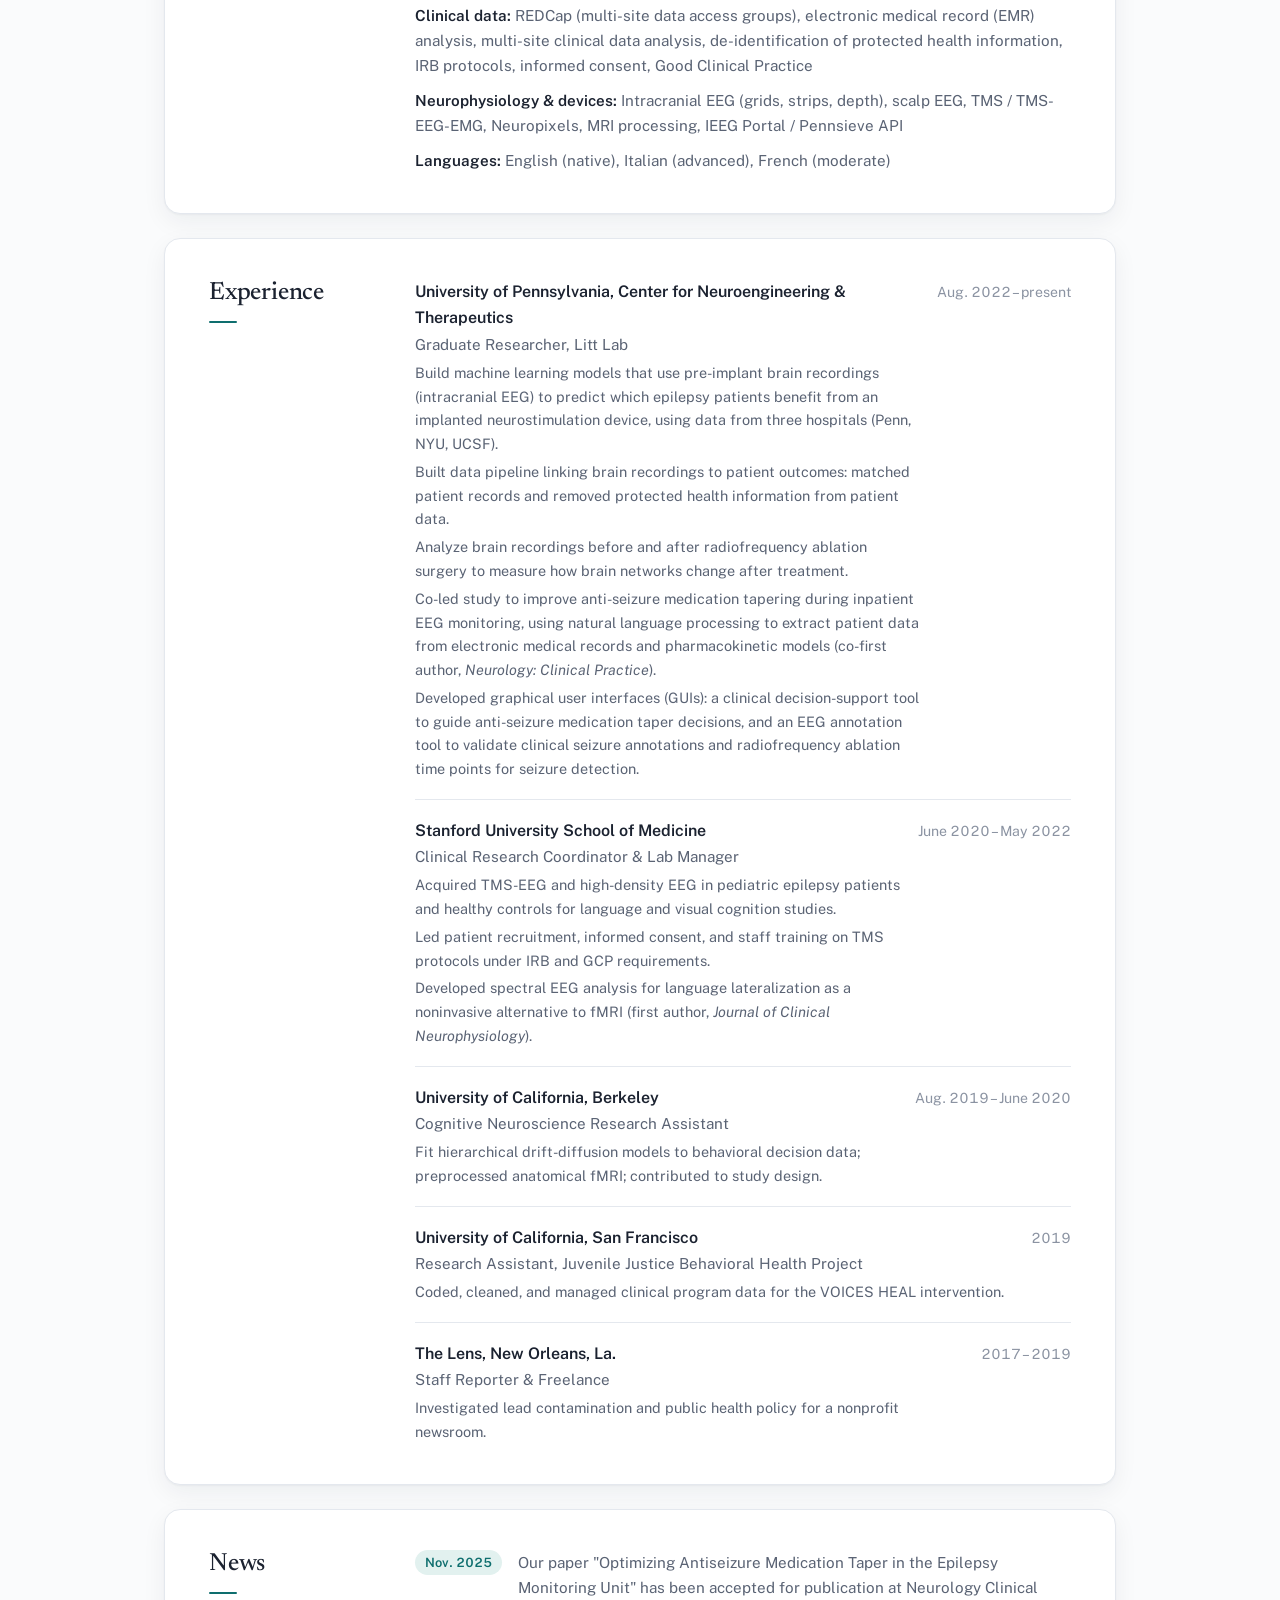
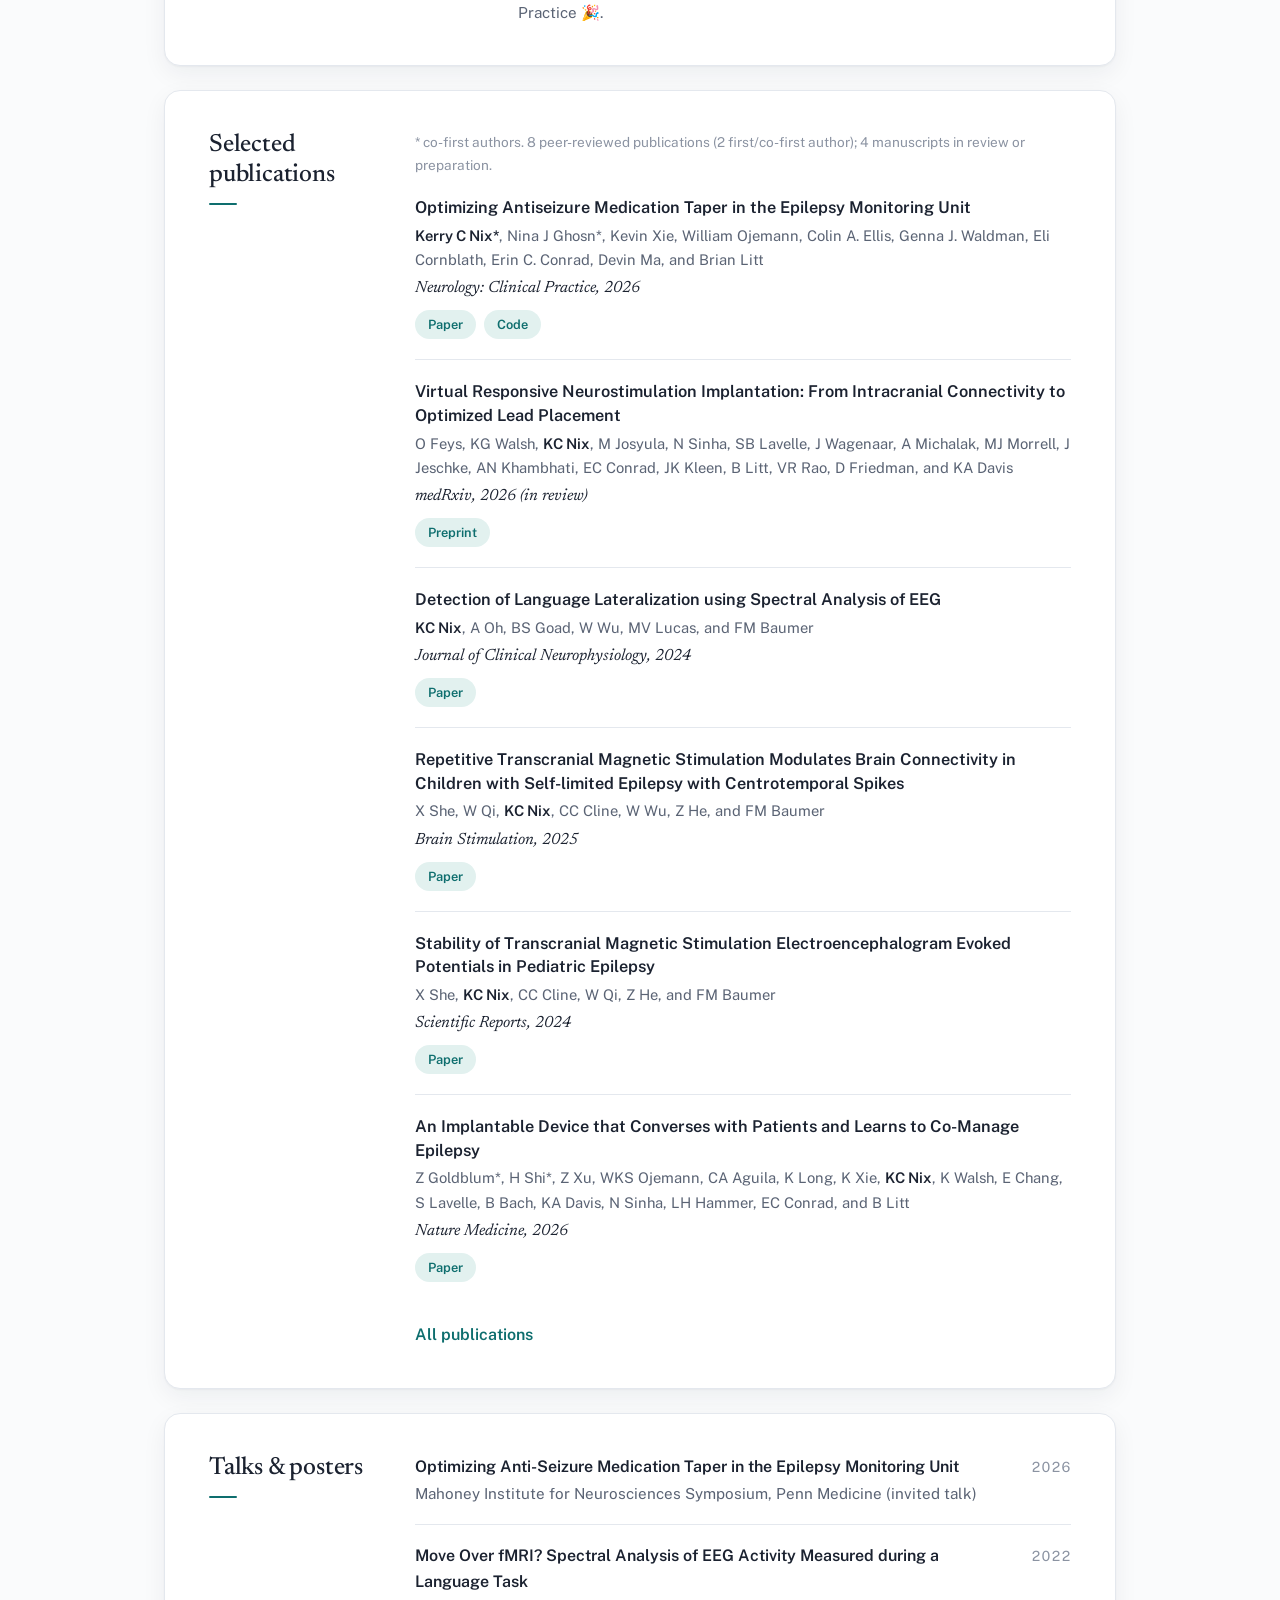
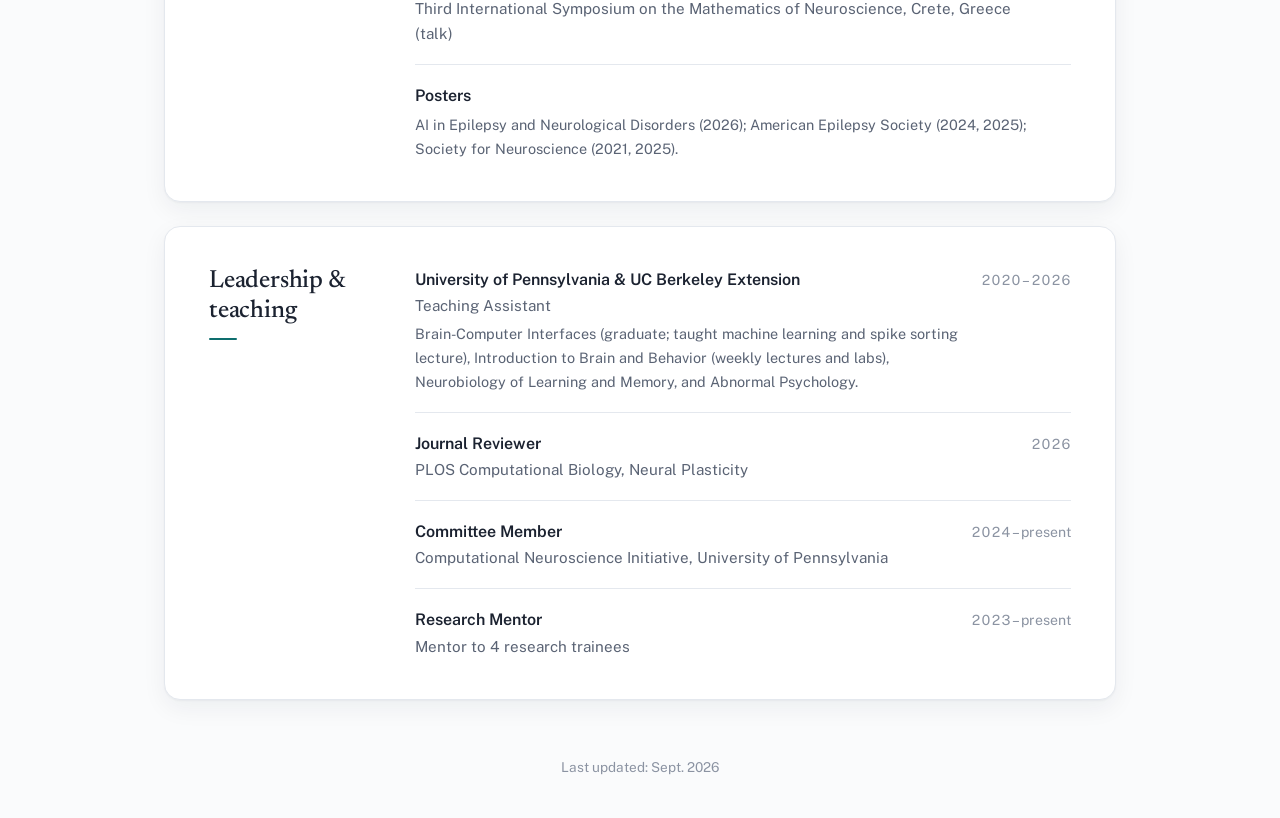
==== commit bfa135b9: "Revise profile details and enhance skills section" ====
--- a/index.html
+++ b/index.html
@@ -35,9 +35,9 @@
                         <path d="M0.0,31.7 L0.9,32.6 L1.8,32.8 L2.7,33.6 L3.6,32.5 L4.5,32.0 L5.4,29.0 L6.4,30.2 L7.3,28.2 L8.2,28.0 L9.1,28.4 L10.0,27.7 L10.9,28.3 L11.8,27.4 L12.7,27.4 L13.6,28.5 L14.5,31.7 L15.4,31.4 L16.3,30.5 L17.2,31.3 L18.2,29.5 L19.1,32.9 L20.0,30.9 L20.9,34.3 L21.8,35.4 L22.7,33.5 L23.6,34.5 L24.5,34.6 L25.4,34.4 L26.3,35.3 L27.2,36.8 L28.1,36.1 L29.1,35.6 L30.0,34.3 L30.9,34.9 L31.8,33.9 L32.7,36.1 L33.6,34.7 L34.5,33.1 L35.4,33.1 L36.3,33.1 L37.2,31.6 L38.1,29.9 L39.0,31.2 L39.9,30.6 L40.9,31.8 L41.8,32.8 L42.7,30.5 L43.6,32.0 L44.5,29.4 L45.4,28.7 L46.3,27.9 L47.2,28.5 L48.1,29.5 L49.0,31.0 L49.9,31.1 L50.8,28.9 L51.7,30.1 L52.7,29.5 L53.6,28.3 L54.5,30.2 L55.4,29.9 L56.3,28.5 L57.2,29.1 L58.1,29.4 L59.0,27.8 L59.9,26.7 L60.8,27.5 L61.7,27.6 L62.6,27.9 L63.6,29.5 L64.5,29.7 L65.4,26.7 L66.3,27.0 L67.2,27.3 L68.1,28.0 L69.0,29.2 L69.9,28.0 L70.8,28.5 L71.7,29.1 L72.6,27.8 L73.5,26.8 L74.4,28.3 L75.4,28.5 L76.3,26.6 L77.2,24.2 L78.1,24.9 L79.0,21.1 L79.9,21.9 L80.8,20.7 L81.7,18.9 L82.6,20.7 L83.5,19.4 L84.4,17.3 L85.3,18.3 L86.2,17.2 L87.2,16.6 L88.1,19.7 L89.0,23.1 L89.9,25.5 L90.8,25.9 L91.7,25.5 L92.6,25.0 L93.5,23.8 L94.4,25.0 L95.3,24.3 L96.2,24.6 L97.1,24.7 L98.1,22.8 L99.0,22.7 L99.9,24.4 L100.8,22.8 L101.7,21.7 L102.6,21.8 L103.5,20.6 L104.4,21.4 L105.3,21.0 L106.2,22.7 L107.1,22.0 L108.0,25.8 L108.9,24.9 L109.9,24.8 L110.8,27.3 L111.7,28.7 L112.6,30.9 L113.5,31.1 L114.4,33.2 L115.3,36.3 L116.2,31.3 L117.1,33.0 L118.0,33.1 L118.9,34.7 L119.8,33.5 L120.7,34.0 L121.7,34.5 L122.6,32.4 L123.5,32.6 L124.4,29.1 L125.3,28.8 L126.2,30.3 L127.1,25.6 L128.0,24.8 L128.9,25.7 L129.8,26.5 L130.7,28.9 L131.6,30.3 L132.6,31.9 L133.5,35.5 L134.4,40.2 L135.3,40.6 L136.2,37.6 L137.1,40.3 L138.0,39.3 L138.9,40.2 L139.8,38.6 L140.7,39.2 L141.6,36.1 L142.5,33.5 L143.4,30.3 L144.4,28.2 L145.3,27.0 L146.2,26.2 L147.1,23.7 L148.0,21.0 L148.9,21.4 L149.8,20.0 L150.7,20.1 L151.6,20.0 L152.5,20.5 L153.4,20.8 L154.3,19.7 L155.2,25.4 L156.2,27.8 L157.1,29.9 L158.0,33.3 L158.9,34.0 L159.8,34.6 L160.7,32.4 L161.6,35.1 L162.5,36.4 L163.4,37.7 L164.3,37.8 L165.2,37.0 L166.1,33.9 L167.0,32.0 L168.0,33.2 L168.9,30.6 L169.8,29.0 L170.7,25.6 L171.6,24.1 L172.5,21.2 L173.4,22.4 L174.3,21.8 L175.2,23.7 L176.1,25.9 L177.0,27.9 L177.9,30.6 L178.9,31.9 L179.8,33.6 L180.7,34.3 L181.6,34.7 L182.5,36.5 L183.4,40.3 L184.3,39.1 L185.2,39.6 L186.1,37.6 L187.0,35.0 L187.9,33.0 L188.8,31.9 L189.7,29.7 L190.7,27.7 L191.6,24.1 L192.5,23.8 L193.4,24.1 L194.3,25.8 L195.2,22.1 L196.1,25.0 L197.0,24.9 L197.9,27.6 L198.8,28.8 L199.7,31.6 L200.6,33.9 L201.5,33.1 L202.5,33.2 L203.4,33.0 L204.3,31.9 L205.2,33.1 L206.1,32.2 L207.0,31.6 L207.9,32.4 L208.8,31.9 L209.7,31.7 L210.6,28.8 L211.5,25.8 L212.4,25.7 L213.4,24.5 L214.3,25.2 L215.2,25.6 L216.1,25.8 L217.0,26.0 L217.9,26.4 L218.8,28.2 L219.7,28.4 L220.6,27.8 L221.5,30.0 L222.4,29.2 L223.3,31.1 L224.2,30.1 L225.2,30.1 L226.1,31.0 L227.0,30.2 L227.9,28.0 L228.8,29.8 L229.7,31.0 L230.6,27.2 L231.5,29.9 L232.4,26.9 L233.3,26.3 L234.2,26.0 L235.1,24.2 L236.0,26.2 L237.0,24.9 L237.9,23.4 L238.8,24.1 L239.7,23.3 L240.6,24.8 L241.5,25.9 L242.4,22.9 L243.3,23.6 L244.2,24.3 L245.1,25.9 L246.0,27.1 L246.9,25.7 L247.9,24.9 L248.8,24.8 L249.7,22.6 L250.6,21.5 L251.5,22.3 L252.4,22.8 L253.3,21.4 L254.2,20.6 L255.1,20.5 L256.0,16.9 L256.9,17.4 L257.8,15.3 L258.7,17.9 L259.7,15.9 L260.6,15.2 L261.5,14.8 L262.4,12.7 L263.3,16.3 L264.2,17.9 L265.1,16.4 L266.0,18.3 L266.9,18.7 L267.8,16.8 L268.7,19.3 L269.6,19.8 L270.5,18.5 L271.5,17.9 L272.4,18.7 L273.3,17.1 L274.2,19.9 L275.1,22.1 L276.0,20.5 L276.9,22.6 L277.8,20.8 L278.7,19.4 L279.6,22.4 L280.5,23.1 L281.4,25.5 L282.3,24.5 L283.3,26.4 L284.2,24.5 L285.1,25.9 L286.0,25.4 L286.9,25.7 L287.8,26.4 L288.7,24.4 L289.6,23.1 L290.5,22.5 L291.4,25.9 L292.3,26.8 L293.2,26.9 L294.2,28.4 L295.1,27.9 L296.0,28.6 L296.9,29.2 L297.8,30.2 L298.7,29.3 L299.6,27.2 L300.5,27.5 L301.4,26.6 L302.3,25.2 L303.2,25.3 L304.1,23.5 L305.0,23.3 L306.0,23.7 L306.9,22.9 L307.8,23.3 L308.7,20.8 L309.6,22.9 L310.5,20.6 L311.4,21.1 L312.3,19.7 L313.2,21.1 L314.1,21.2 L315.0,20.7 L315.9,20.6 L316.8,18.9 L317.8,20.5 L318.7,21.7 L319.6,22.1 L320.5,25.0 L321.4,25.2 L322.3,25.9 L323.2,27.0 L324.1,25.7 L325.0,25.5 L325.9,25.0 L326.8,25.6 L327.7,24.6 L328.7,23.5 L329.6,22.6 L330.5,19.0 L331.4,19.3 L332.3,20.4 L333.2,20.0 L334.1,21.7 L335.0,23.4 L335.9,22.9 L336.8,21.8 L337.7,20.1 L338.6,19.9 L339.5,21.6 L340.5,20.6 L341.4,21.2 L342.3,21.5 L343.2,19.4 L344.1,19.5 L345.0,21.5 L345.9,23.8 L346.8,24.8 L347.7,24.3 L348.6,23.8 L349.5,21.1 L350.4,22.3 L351.3,24.5 L352.3,24.6 L353.2,24.3 L354.1,23.4 L355.0,22.3 L355.9,22.3 L356.8,21.7 L357.7,23.7 L358.6,25.7 L359.5,23.8 L360.4,24.5 L361.3,22.8 L362.2,20.9 L363.2,21.7 L364.1,21.4 L365.0,23.9 L365.9,22.9 L366.8,25.9 L367.7,25.0 L368.6,21.6 L369.5,23.1 L370.4,23.3 L371.3,21.6 L372.2,25.0 L373.1,24.2 L374.0,27.5 L375.0,26.0 L375.9,27.7 L376.8,25.1 L377.7,24.2 L378.6,27.4 L379.5,29.5 L380.4,26.7 L381.3,27.4 L382.2,24.5 L383.1,19.9 L384.0,14.8 L384.9,9.8 L385.8,4.0 L386.8,5.3 L387.7,6.1 L388.6,6.6 L389.5,12.8 L390.4,16.7 L391.3,17.2 L392.2,22.5 L393.1,23.0 L394.0,24.7 L394.9,28.3 L395.8,28.9 L396.7,30.2 L397.7,31.6 L398.6,30.5 L399.5,28.7 L400.4,25.5 L401.3,25.2 L402.2,28.3 L403.1,26.9 L404.0,28.2 L404.9,26.9 L405.8,27.7 L406.7,27.3 L407.6,31.2 L408.5,29.7 L409.5,31.0 L410.4,30.9 L411.3,32.4 L412.2,30.7 L413.1,33.7 L414.0,35.6 L414.9,38.0 L415.8,39.2 L416.7,39.3 L417.6,41.1 L418.5,41.7 L419.4,43.4 L420.3,42.9 L421.3,41.6 L422.2,40.9 L423.1,40.3 L424.0,41.7 L424.9,39.2 L425.8,40.1 L426.7,41.0 L427.6,37.1 L428.5,36.8 L429.4,36.7 L430.3,37.3 L431.2,39.2 L432.1,36.6 L433.1,36.7 L434.0,34.9 L434.9,32.8 L435.8,33.2 L436.7,36.5 L437.6,35.3 L438.5,32.9 L439.4,34.0 L440.3,30.8 L441.2,33.4 L442.1,34.1 L443.0,32.2 L444.0,31.5 L444.9,32.4 L445.8,29.6 L446.7,31.1 L447.6,29.5 L448.5,31.8 L449.4,31.3 L450.3,30.5 L451.2,29.6 L452.1,30.4 L453.0,28.5 L453.9,30.3 L454.8,30.2 L455.8,31.1 L456.7,29.2 L457.6,32.4 L458.5,31.1 L459.4,30.7 L460.3,33.1 L461.2,33.1 L462.1,31.2 L463.0,30.9 L463.9,32.4 L464.8,32.3 L465.7,32.9 L466.6,34.8 L467.6,33.7 L468.5,33.6 L469.4,33.8 L470.3,33.1 L471.2,33.6 L472.1,33.5 L473.0,32.7 L473.9,33.9 L474.8,36.4 L475.7,33.8 L476.6,31.5 L477.5,31.8 L478.5,28.6 L479.4,27.4 L480.3,29.7 L481.2,28.8 L482.1,29.2 L483.0,29.5 L483.9,28.5 L484.8,27.9 L485.7,28.7 L486.6,29.6 L487.5,32.1 L488.4,30.5 L489.3,30.4 L490.3,32.3 L491.2,29.2 L492.1,30.6 L493.0,29.8 L493.9,27.8 L494.8,26.1 L495.7,27.7 L496.6,28.3 L497.5,29.3 L498.4,29.0 L499.3,30.2 L500.2,29.8 L501.1,26.8 L502.1,28.9 L503.0,28.0 L503.9,27.7 L504.8,27.9 L505.7,29.4 L506.6,27.7 L507.5,24.8 L508.4,27.6 L509.3,29.1 L510.2,30.7 L511.1,30.9 L512.0,29.3 L513.0,30.4 L513.9,28.0 L514.8,28.8 L515.7,29.6 L516.6,30.5 L517.5,32.5 L518.4,32.6 L519.3,31.9 L520.2,31.8 L521.1,32.3 L522.0,33.2 L522.9,31.7 L523.8,31.0 L524.8,29.7 L525.7,29.0 L526.6,28.4 L527.5,25.2 L528.4,27.4 L529.3,24.6 L530.2,25.0 L531.1,27.7 L532.0,27.7 L532.9,28.8 L533.8,29.5 L534.7,30.1 L535.6,33.1 L536.6,34.9 L537.5,33.0 L538.4,34.6 L539.3,31.7 L540.2,31.9 L541.1,33.6 L542.0,33.8 L542.9,35.1 L543.8,33.8 L544.7,33.2 L545.6,31.6 L546.5,31.1 L547.4,30.2 L548.4,29.0 L549.3,30.5 L550.2,30.0 L551.1,29.7 L552.0,35.1 L552.9,32.9 L553.8,33.4 L554.7,36.8 L555.6,37.9 L556.5,36.9 L557.4,37.7 L558.3,39.1 L559.3,42.1 L560.2,41.9 L561.1,42.5 L562.0,43.6 L562.9,44.0 L563.8,39.5 L564.7,37.7 L565.6,34.1 L566.5,35.5 L567.4,33.7 L568.3,31.7 L569.2,29.5 L570.1,29.0 L571.1,25.3 L572.0,27.1 L572.9,25.5 L573.8,25.9 L574.7,27.1 L575.6,28.4 L576.5,30.4 L577.4,31.9 L578.3,33.0 L579.2,33.4 L580.1,36.8 L581.0,37.9 L581.9,40.8 L582.9,39.8 L583.8,38.2 L584.7,39.8 L585.6,41.6 L586.5,39.6 L587.4,38.9 L588.3,39.6 L589.2,38.3 L590.1,36.5 L591.0,33.6 L591.9,32.3 L592.8,31.3 L593.8,29.8 L594.7,29.2 L595.6,30.5 L596.5,31.9 L597.4,32.4 L598.3,33.1 L599.2,33.6 L600.1,35.8 L601.0,33.8 L601.9,35.3 L602.8,37.4 L603.7,36.8 L604.6,37.9 L605.6,38.9 L606.5,39.3 L607.4,37.9 L608.3,37.7 L609.2,36.8 L610.1,34.2 L611.0,34.6 L611.9,31.8 L612.8,29.9 L613.7,31.6 L614.6,30.2 L615.5,30.0 L616.4,29.1 L617.4,26.3 L618.3,27.4 L619.2,25.7 L620.1,28.8 L621.0,30.2 L621.9,31.5 L622.8,30.8 L623.7,30.4 L624.6,31.1 L625.5,32.0 L626.4,33.7 L627.3,31.6 L628.3,31.6 L629.2,29.5 L630.1,28.5 L631.0,26.9 L631.9,28.1 L632.8,24.5 L633.7,24.5 L634.6,24.1 L635.5,24.1 L636.4,23.6 L637.3,23.0 L638.2,22.9 L639.1,20.3 L640.1,21.8 L641.0,21.0 L641.9,22.4 L642.8,20.7 L643.7,20.3 L644.6,20.6 L645.5,21.7 L646.4,20.8 L647.3,20.4 L648.2,21.3 L649.1,19.0 L650.0,18.0 L650.9,19.7 L651.9,19.7 L652.8,20.8 L653.7,21.3 L654.6,18.0 L655.5,22.2 L656.4,22.0 L657.3,21.4 L658.2,20.2 L659.1,21.0 L660.0,18.0 L660.9,17.6 L661.8,18.9 L662.8,18.2 L663.7,19.9 L664.6,18.7 L665.5,18.3 L666.4,18.2 L667.3,17.5 L668.2,20.9 L669.1,19.7 L670.0,22.1 L670.9,19.9 L671.8,21.8 L672.7,20.6 L673.6,21.5 L674.6,20.9 L675.5,19.8 L676.4,21.4 L677.3,23.2 L678.2,24.3 L679.1,22.2 L680.0,20.7" pathLength="1"/>
                     </svg>
                     <div class="tldr-heading" aria-hidden="true">🧠</div>
-                    <p>I am a neuroscience PhD candidate and clinical data scientist in Dr. Brian Litt's lab at the Center for Neuroengineering and Therapeutics, University of Pennsylvania Perelman School of Medicine. I use clinical data and neural signal processing to improve patient selection for epilepsy surgery. Previously, at Stanford University School of Medicine, I used transcranial magnetic stimulation and EEG to study new treatments for pediatric epilepsy.</p>
+                    <p>I am a neuroscience PhD candidate (expected June 2027) in Dr. Brian Litt's lab at the Center for Neuroengineering and Therapeutics, University of Pennsylvania Perelman School of Medicine. I apply machine learning and statistical modeling to intracranial EEG and electronic medical record data in large, multi-site epilepsy datasets. My experience spans the clinical data lifecycle: IRB-governed collection, de-identification of protected health information, statistical modeling, and peer-reviewed publication. Previously, at Stanford University School of Medicine, I used transcranial magnetic stimulation and EEG to study new treatments for pediatric epilepsy.</p>
                     <p>My work on optimizing anti-seizure medication taper in the epilepsy monitoring unit is published in <em>Neurology: Clinical Practice</em>, and my work using EEG to lateralize language is published in the <em>Journal of Clinical Neurophysiology</em>.</p>
-                    <p>I am seeking summer 2027 internship in neural medical devices.</p>
+                    <p>I am seeking a summer 2027 clinical data science internship in neurotechnology and medical devices.</p>
                     <div class="links">
                         <a href="mailto:kerry.nix@pennmedicine.upenn.edu">📧 Email</a>
                         <a href="https://scholar.google.com/citations?user=QJZLhtIAAAAJ&hl=en" target="_blank" rel="noopener">🎓 Google Scholar</a>
@@ -56,8 +56,10 @@
                         <div class="row-main">
                             <div class="org">University of Pennsylvania</div>
                             <div class="role">PhD, Neuroscience</div>
-                        </div>
-                        <div class="row-date">Aug. 2022 – expected 2027</div>
+                            <div class="detail">Advisor: Brian Litt, MD. Dissertation: Data-Driven Tools to Personalize Epilepsy Treatment: Neurostimulation, Ablation, and Medication Taper. GPA 4.0.</div>
+                            <div class="detail">Coursework: Theoretical and Computational Neuroscience, Brain-Computer Interfaces, Quantitative Methods in Neuroscience, Transcriptomics.</div>
+                        </div>
+                        <div class="row-date">Aug. 2022 – expected June 2027</div>
                     </div>
                     <div class="row">
                         <div class="row-main">
@@ -77,23 +79,43 @@
             </div>
         </section>
 
+        <section class="band" id="skills">
+            <div class="band-inner">
+                <h2>Skills</h2>
+                <div class="content">
+                    <div class="skill"><span class="skill-label">Machine learning: </span><span class="skill-list">Supervised (regularized logistic regression, random forest), unsupervised (clustering, principal component analysis), natural language processing, feature selection, model evaluation and validation (cross-validation, data leakage prevention)</span></div>
+                    <div class="skill"><span class="skill-label">Programming: </span><span class="skill-list">Python (NumPy, pandas, SciPy, scikit-learn, statsmodels, MNE-Python; PyTorch and TensorFlow in coursework), MATLAB, R, Stata, Git/GitHub, graphical user interface (GUI) development, SLURM/HPC, AWS, Google Colab, Claude Code, Cursor</span></div>
+                    <div class="skill"><span class="skill-label">Statistics: </span><span class="skill-list">Generalized estimating equations, mixed-effects models, nonparametric testing, FDR correction, graph-theoretic network analysis</span></div>
+                    <div class="skill"><span class="skill-label">Clinical data: </span><span class="skill-list">REDCap (multi-site data access groups), electronic medical record (EMR) analysis, multi-site clinical data analysis, de-identification of protected health information, IRB protocols, informed consent, Good Clinical Practice</span></div>
+                    <div class="skill"><span class="skill-label">Neurophysiology &amp; devices: </span><span class="skill-list">Intracranial EEG (grids, strips, depth), scalp EEG, TMS / TMS-EEG-EMG, Neuropixels, MRI processing, IEEG Portal / Pennsieve API</span></div>
+                    <div class="skill"><span class="skill-label">Languages: </span><span class="skill-list">English (native), Italian (advanced), French (moderate)</span></div>
+                </div>
+            </div>
+        </section>
+
         <section class="band" id="experience">
             <div class="band-inner">
                 <h2>Experience</h2>
                 <div class="content">
                     <div class="row">
                         <div class="row-main">
-                            <div class="org">University of Pennsylvania &amp; UC Berkeley Extension</div>
-                            <div class="role">Teaching Assistant</div>
-                            <div class="detail">Brain Computer Interfaces (graduate; taught machine learning and spike sorting lecture), Introduction to Brain and Behavior (weekly lectures and labs), Neurobiology of Learning and Memory, and Abnormal Psychology.</div>
-                        </div>
-                        <div class="row-date">2020 – 2026</div>
+                            <div class="org">University of Pennsylvania, Center for Neuroengineering &amp; Therapeutics</div>
+                            <div class="role">Graduate Researcher, Litt Lab</div>
+                            <div class="detail">Build machine learning models that use pre-implant brain recordings (intracranial EEG) to predict which epilepsy patients benefit from an implanted neurostimulation device, using data from three hospitals (Penn, NYU, UCSF).</div>
+                            <div class="detail">Built data pipeline linking brain recordings to patient outcomes: matched patient records and removed protected health information from patient data.</div>
+                            <div class="detail">Analyze brain recordings before and after radiofrequency ablation surgery to measure how brain networks change after treatment.</div>
+                            <div class="detail">Co-led study to improve anti-seizure medication tapering during inpatient EEG monitoring, using natural language processing to extract patient data from electronic medical records and pharmacokinetic models (co-first author, <em>Neurology: Clinical Practice</em>).</div>
+                            <div class="detail">Developed graphical user interfaces (GUIs): a clinical decision-support tool to guide anti-seizure medication taper decisions, and an EEG annotation tool to validate clinical seizure annotations and radiofrequency ablation time points for seizure detection.</div>
+                        </div>
+                        <div class="row-date">Aug. 2022 – present</div>
                     </div>
                     <div class="row">
                         <div class="row-main">
                             <div class="org">Stanford University School of Medicine</div>
                             <div class="role">Clinical Research Coordinator &amp; Lab Manager</div>
-                            <div class="detail">TMS-EEG and EEG recording in pediatric epilepsy patients; clinical recruitment and TMS protocol training.</div>
+                            <div class="detail">Acquired TMS-EEG and high-density EEG in pediatric epilepsy patients and healthy controls for language and visual cognition studies.</div>
+                            <div class="detail">Led patient recruitment, informed consent, and staff training on TMS protocols under IRB and GCP requirements.</div>
+                            <div class="detail">Developed spectral EEG analysis for language lateralization as a noninvasive alternative to fMRI (first author, <em>Journal of Clinical Neurophysiology</em>).</div>
                         </div>
                         <div class="row-date">June 2020 – May 2022</div>
                     </div>
@@ -101,7 +123,7 @@
                         <div class="row-main">
                             <div class="org">University of California, Berkeley</div>
                             <div class="role">Cognitive Neuroscience Research Assistant</div>
-                            <div class="detail">Hierarchical drift-diffusion modeling of rule-based learning; fMRI anatomical preprocessing.</div>
+                            <div class="detail">Fit hierarchical drift-diffusion models to behavioral decision data; preprocessed anatomical fMRI; contributed to study design.</div>
                         </div>
                         <div class="row-date">Aug. 2019 – June 2020</div>
                     </div>
@@ -109,7 +131,7 @@
                         <div class="row-main">
                             <div class="org">University of California, San Francisco</div>
                             <div class="role">Research Assistant, Juvenile Justice Behavioral Health Project</div>
-                            <div class="detail">Coded, managed, and cleaned clinical data for the VOICES HEAL program.</div>
+                            <div class="detail">Coded, cleaned, and managed clinical program data for the VOICES HEAL intervention.</div>
                         </div>
                         <div class="row-date">2019</div>
                     </div>
@@ -125,19 +147,6 @@
             </div>
         </section>
 
-        <section class="band" id="skills">
-            <div class="band-inner">
-                <h2>Skills</h2>
-                <div class="content">
-                    <div class="skill"><span class="skill-label">Programming &amp; ML: </span><span class="skill-list">Python, MATLAB, R, Stata, PyTorch, TensorFlow, scikit-learn, Git/GitHub, AWS, Google Colab</span></div>
-                    <div class="skill"><span class="skill-label">Neural &amp; clinical data: </span><span class="skill-list">iEEG and EEG signal processing, MNE-Python, IEEG Portal, MRI processing, EMR analysis, REDCap</span></div>
-                    <div class="skill"><span class="skill-label">Experimental: </span><span class="skill-list">TMS, TMS-EEG-EMG, EEG, Neuropixels, mouse stereotactic surgery</span></div>
-                    <div class="skill"><span class="skill-label">Clinical research: </span><span class="skill-list">IRB, informed consent, Good Clinical Practice</span></div>
-                    <div class="skill"><span class="skill-label">Languages: </span><span class="skill-list">English (native), Italian (advanced), French (moderate)</span></div>
-                </div>
-            </div>
-        </section>
-
         <section class="band" id="news">
             <div class="band-inner">
                 <h2>News</h2>
@@ -154,7 +163,7 @@
             <div class="band-inner">
                 <h2>Selected publications</h2>
                 <div class="content">
-                    <p class="note">* co-first authors</p>
+                    <p class="note">* co-first authors. 8 peer-reviewed publications (2 first/co-first author); 4 manuscripts in review or preparation.</p>
 
                     <div class="pub">
                         <div class="pub-title">Optimizing Antiseizure Medication Taper in the Epilepsy Monitoring Unit</div>
@@ -167,6 +176,42 @@
                     </div>
 
                     <div class="pub">
+                        <div class="pub-title">Virtual Responsive Neurostimulation Implantation: From Intracranial Connectivity to Optimized Lead Placement</div>
+                        <div class="pub-authors">O Feys, KG Walsh, <strong>KC Nix</strong>, M Josyula, N Sinha, SB Lavelle, J Wagenaar, A Michalak, MJ Morrell, J Jeschke, AN Khambhati, EC Conrad, JK Kleen, B Litt, VR Rao, D Friedman, and KA Davis</div>
+                        <div class="pub-venue">medRxiv, 2026 (in review)</div>
+                        <div class="pub-links">
+                            <a href="https://doi.org/10.64898/2026.06.17.26355892" target="_blank" rel="noopener">Preprint</a>
+                        </div>
+                    </div>
+
+                    <div class="pub">
+                        <div class="pub-title">Detection of Language Lateralization using Spectral Analysis of EEG</div>
+                        <div class="pub-authors"><strong>KC Nix</strong>, A Oh, BS Goad, W Wu, MV Lucas, and FM Baumer</div>
+                        <div class="pub-venue">Journal of Clinical Neurophysiology, 2024</div>
+                        <div class="pub-links">
+                            <a href="https://doi.org/10.1097/WNP.0000000000000988" target="_blank" rel="noopener">Paper</a>
+                        </div>
+                    </div>
+
+                    <div class="pub">
+                        <div class="pub-title">Repetitive Transcranial Magnetic Stimulation Modulates Brain Connectivity in Children with Self-limited Epilepsy with Centrotemporal Spikes</div>
+                        <div class="pub-authors">X She, W Qi, <strong>KC Nix</strong>, CC Cline, W Wu, Z He, and FM Baumer</div>
+                        <div class="pub-venue">Brain Stimulation, 2025</div>
+                        <div class="pub-links">
+                            <a href="https://doi.org/10.1016/j.brs.2025.02.018" target="_blank" rel="noopener">Paper</a>
+                        </div>
+                    </div>
+
+                    <div class="pub">
+                        <div class="pub-title">Stability of Transcranial Magnetic Stimulation Electroencephalogram Evoked Potentials in Pediatric Epilepsy</div>
+                        <div class="pub-authors">X She, <strong>KC Nix</strong>, CC Cline, W Qi, Z He, and FM Baumer</div>
+                        <div class="pub-venue">Scientific Reports, 2024</div>
+                        <div class="pub-links">
+                            <a href="https://doi.org/10.1038/s41598-024-59468-8" target="_blank" rel="noopener">Paper</a>
+                        </div>
+                    </div>
+
+                    <div class="pub">
                         <div class="pub-title">An Implantable Device that Converses with Patients and Learns to Co-Manage Epilepsy</div>
                         <div class="pub-authors">Z Goldblum*, H Shi*, Z Xu, WKS Ojemann, CA Aguila, K Long, K Xie, <strong>KC Nix</strong>, K Walsh, E Chang, S Lavelle, B Bach, KA Davis, N Sinha, LH Hammer, EC Conrad, and B Litt</div>
                         <div class="pub-venue">Nature Medicine, 2026</div>
@@ -175,16 +220,72 @@
                         </div>
                     </div>
 
-                    <div class="pub">
-                        <div class="pub-title">Detection of Language Lateralization using Spectral Analysis of EEG</div>
-                        <div class="pub-authors"><strong>KC Nix</strong>, A Oh, BS Goad, W Wu, MV Lucas, and FM Baumer</div>
-                        <div class="pub-venue">Journal of Clinical Neurophysiology, 2024</div>
-                        <div class="pub-links">
-                            <a href="https://doi.org/10.1097/WNP.0000000000000988" target="_blank" rel="noopener">Paper</a>
-                        </div>
-                    </div>
-
                     <p class="more"><a href="publications.html">All publications</a></p>
+                </div>
+            </div>
+        </section>
+
+        <section class="band" id="talks">
+            <div class="band-inner">
+                <h2>Talks &amp; posters</h2>
+                <div class="content">
+                    <div class="row">
+                        <div class="row-main">
+                            <div class="org">Optimizing Anti-Seizure Medication Taper in the Epilepsy Monitoring Unit</div>
+                            <div class="role">Mahoney Institute for Neurosciences Symposium, Penn Medicine (invited talk)</div>
+                        </div>
+                        <div class="row-date">2026</div>
+                    </div>
+                    <div class="row">
+                        <div class="row-main">
+                            <div class="org">Move Over fMRI? Spectral Analysis of EEG Activity Measured during a Language Task</div>
+                            <div class="role">Third International Symposium on the Mathematics of Neuroscience, Crete, Greece (talk)</div>
+                        </div>
+                        <div class="row-date">2022</div>
+                    </div>
+                    <div class="row">
+                        <div class="row-main">
+                            <div class="org">Posters</div>
+                            <div class="detail">AI in Epilepsy and Neurological Disorders (2026); American Epilepsy Society (2024, 2025); Society for Neuroscience (2021, 2025).</div>
+                        </div>
+                    </div>
+                </div>
+            </div>
+        </section>
+
+        <section class="band" id="leadership-teaching">
+            <div class="band-inner">
+                <h2>Leadership &amp; teaching</h2>
+                <div class="content">
+                    <div class="row">
+                        <div class="row-main">
+                            <div class="org">University of Pennsylvania &amp; UC Berkeley Extension</div>
+                            <div class="role">Teaching Assistant</div>
+                            <div class="detail">Brain-Computer Interfaces (graduate; taught machine learning and spike sorting lecture), Introduction to Brain and Behavior (weekly lectures and labs), Neurobiology of Learning and Memory, and Abnormal Psychology.</div>
+                        </div>
+                        <div class="row-date">2020 – 2026</div>
+                    </div>
+                    <div class="row">
+                        <div class="row-main">
+                            <div class="org">Journal Reviewer</div>
+                            <div class="role">PLOS Computational Biology, Neural Plasticity</div>
+                        </div>
+                        <div class="row-date">2026</div>
+                    </div>
+                    <div class="row">
+                        <div class="row-main">
+                            <div class="org">Committee Member</div>
+                            <div class="role">Computational Neuroscience Initiative, University of Pennsylvania</div>
+                        </div>
+                        <div class="row-date">2024 – present</div>
+                    </div>
+                    <div class="row">
+                        <div class="row-main">
+                            <div class="org">Research Mentor</div>
+                            <div class="role">Mentor to 4 research trainees</div>
+                        </div>
+                        <div class="row-date">2023 – present</div>
+                    </div>
                 </div>
             </div>
         </section>
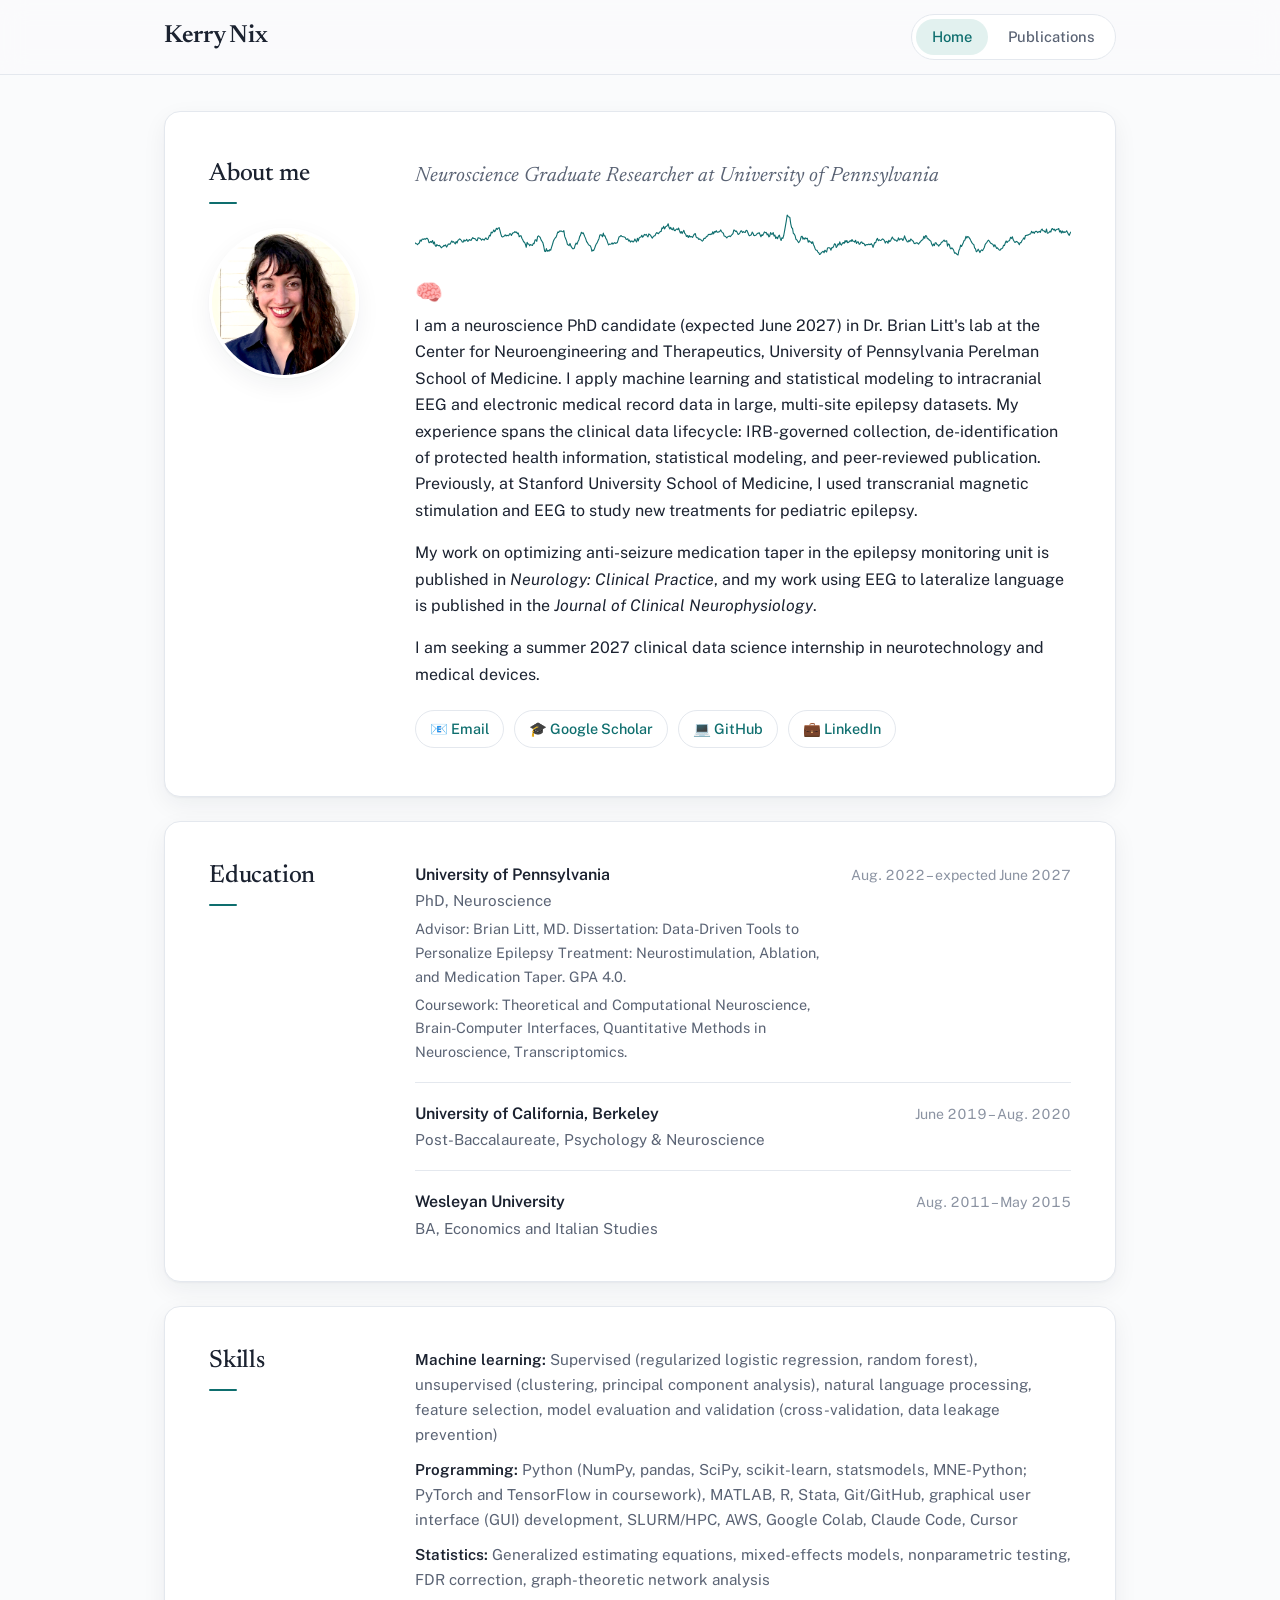
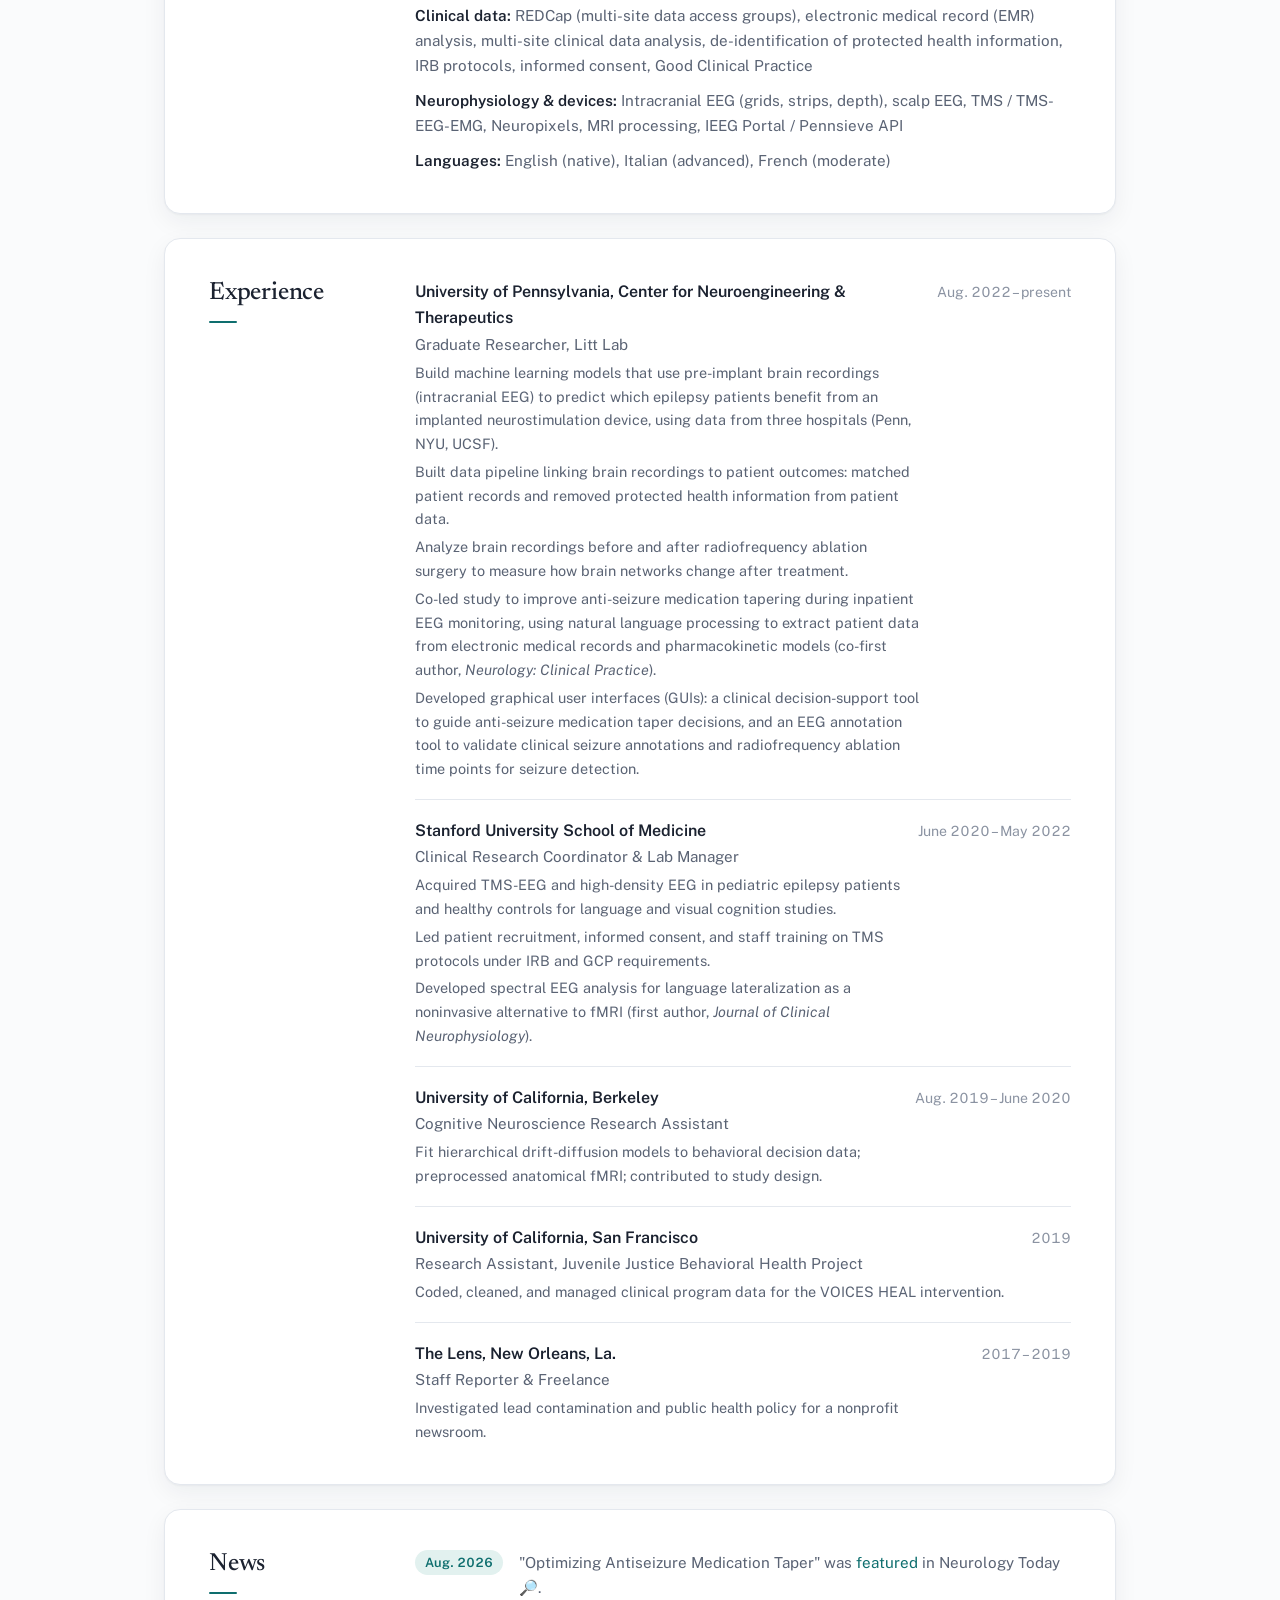
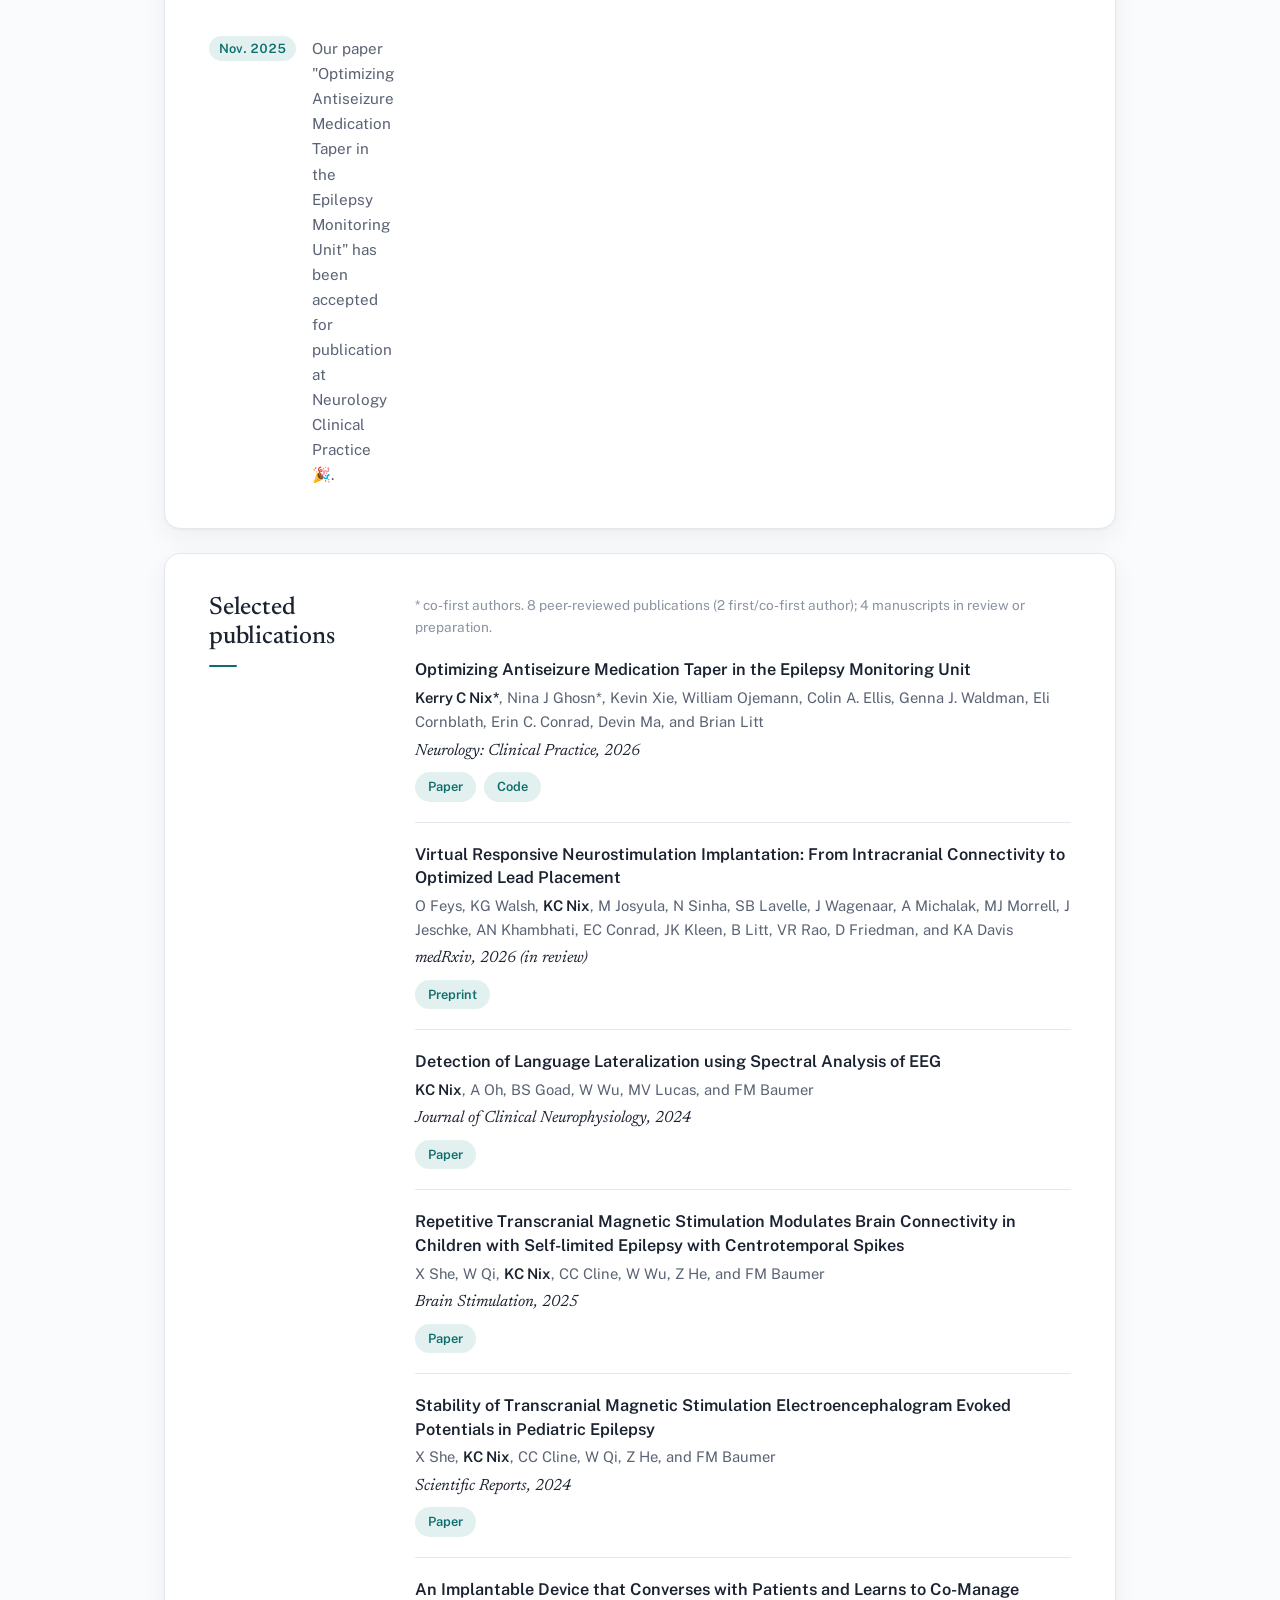
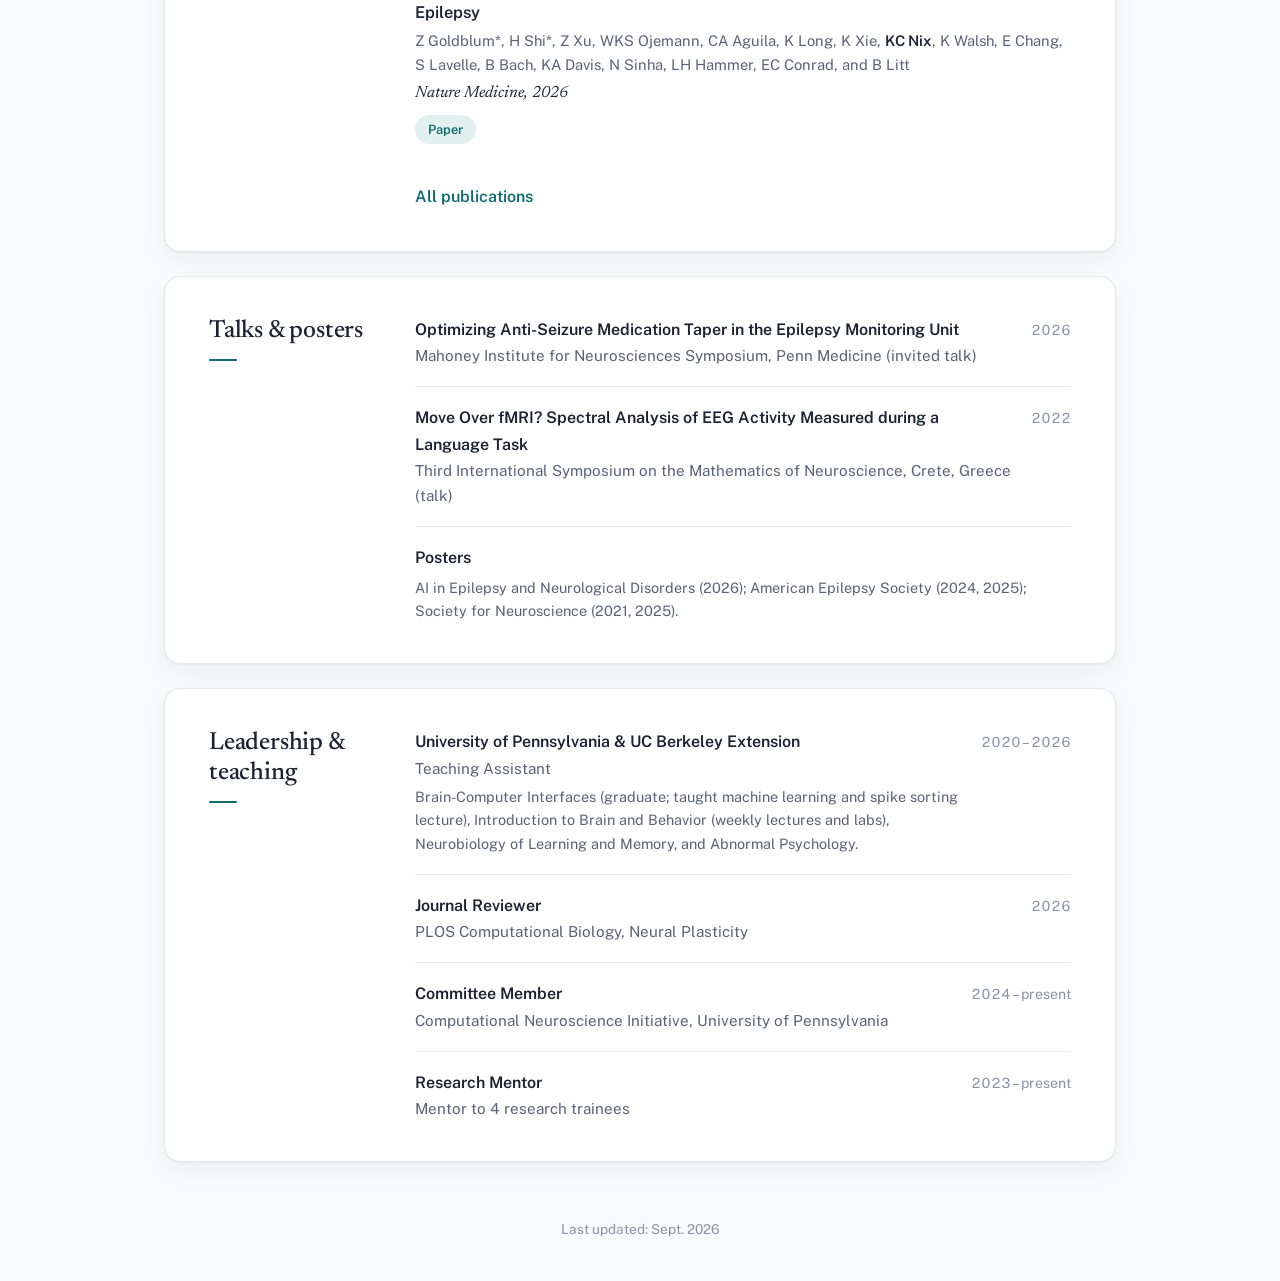
==== commit d74e2062: "Add news item about antiseizure medication taper" ====
--- a/index.html
+++ b/index.html
@@ -150,6 +150,14 @@
         <section class="band" id="news">
             <div class="band-inner">
                 <h2>News</h2>
+                
+                <div class="content">
+                    <div class="news-item">
+                        <div class="news-date">Aug. 2026</div>
+                        <div class="news-text">"Optimizing Antiseizure Medication Taper" was <a href="https://www.ovid.com/jnls/neurotodayonline/fulltext/10.1097/01.wnt.0001249300.81834.07~rapid-withdrawal-of-antiseizure-drugs-in-epilepsy-monitoring#image-gallery">featured</a> in Neurology Today 🔎.</div>
+                    </div>
+                </div>
+
                 <div class="content">
                     <div class="news-item">
                         <div class="news-date">Nov. 2025</div>
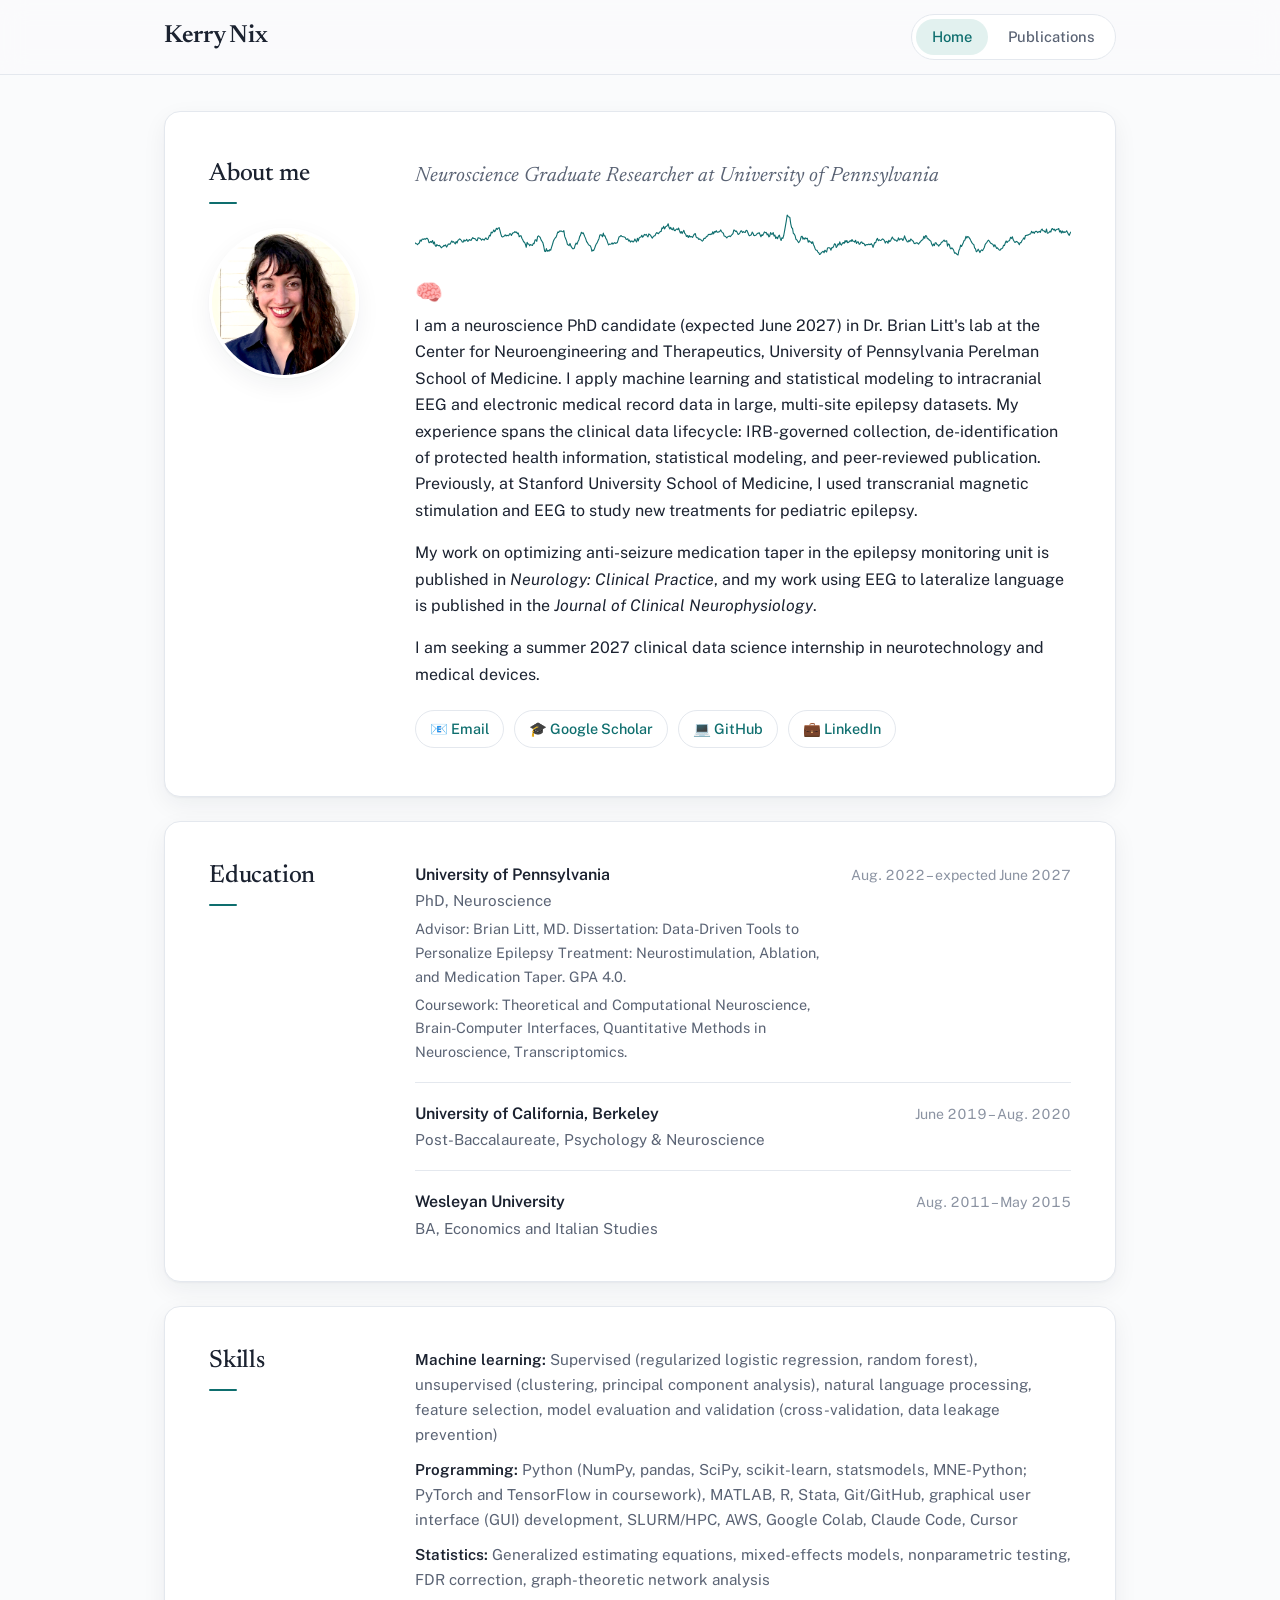
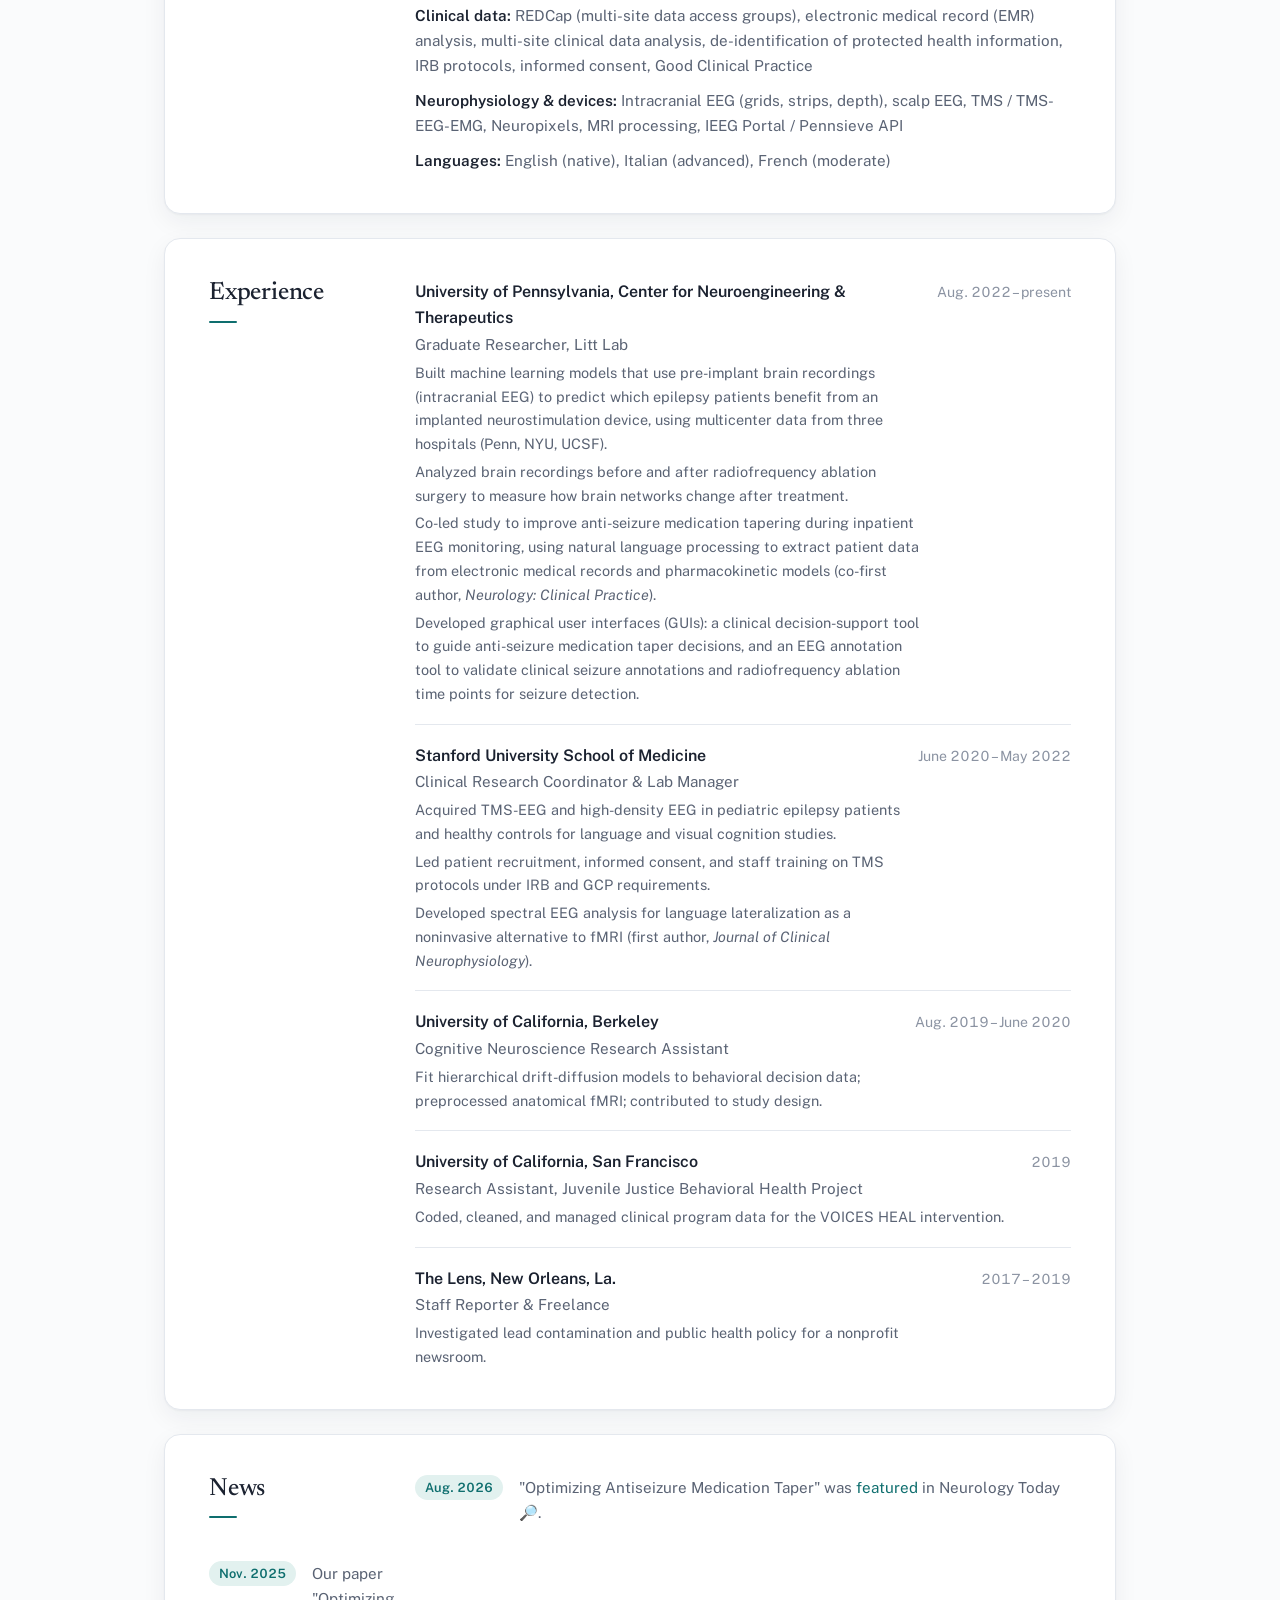
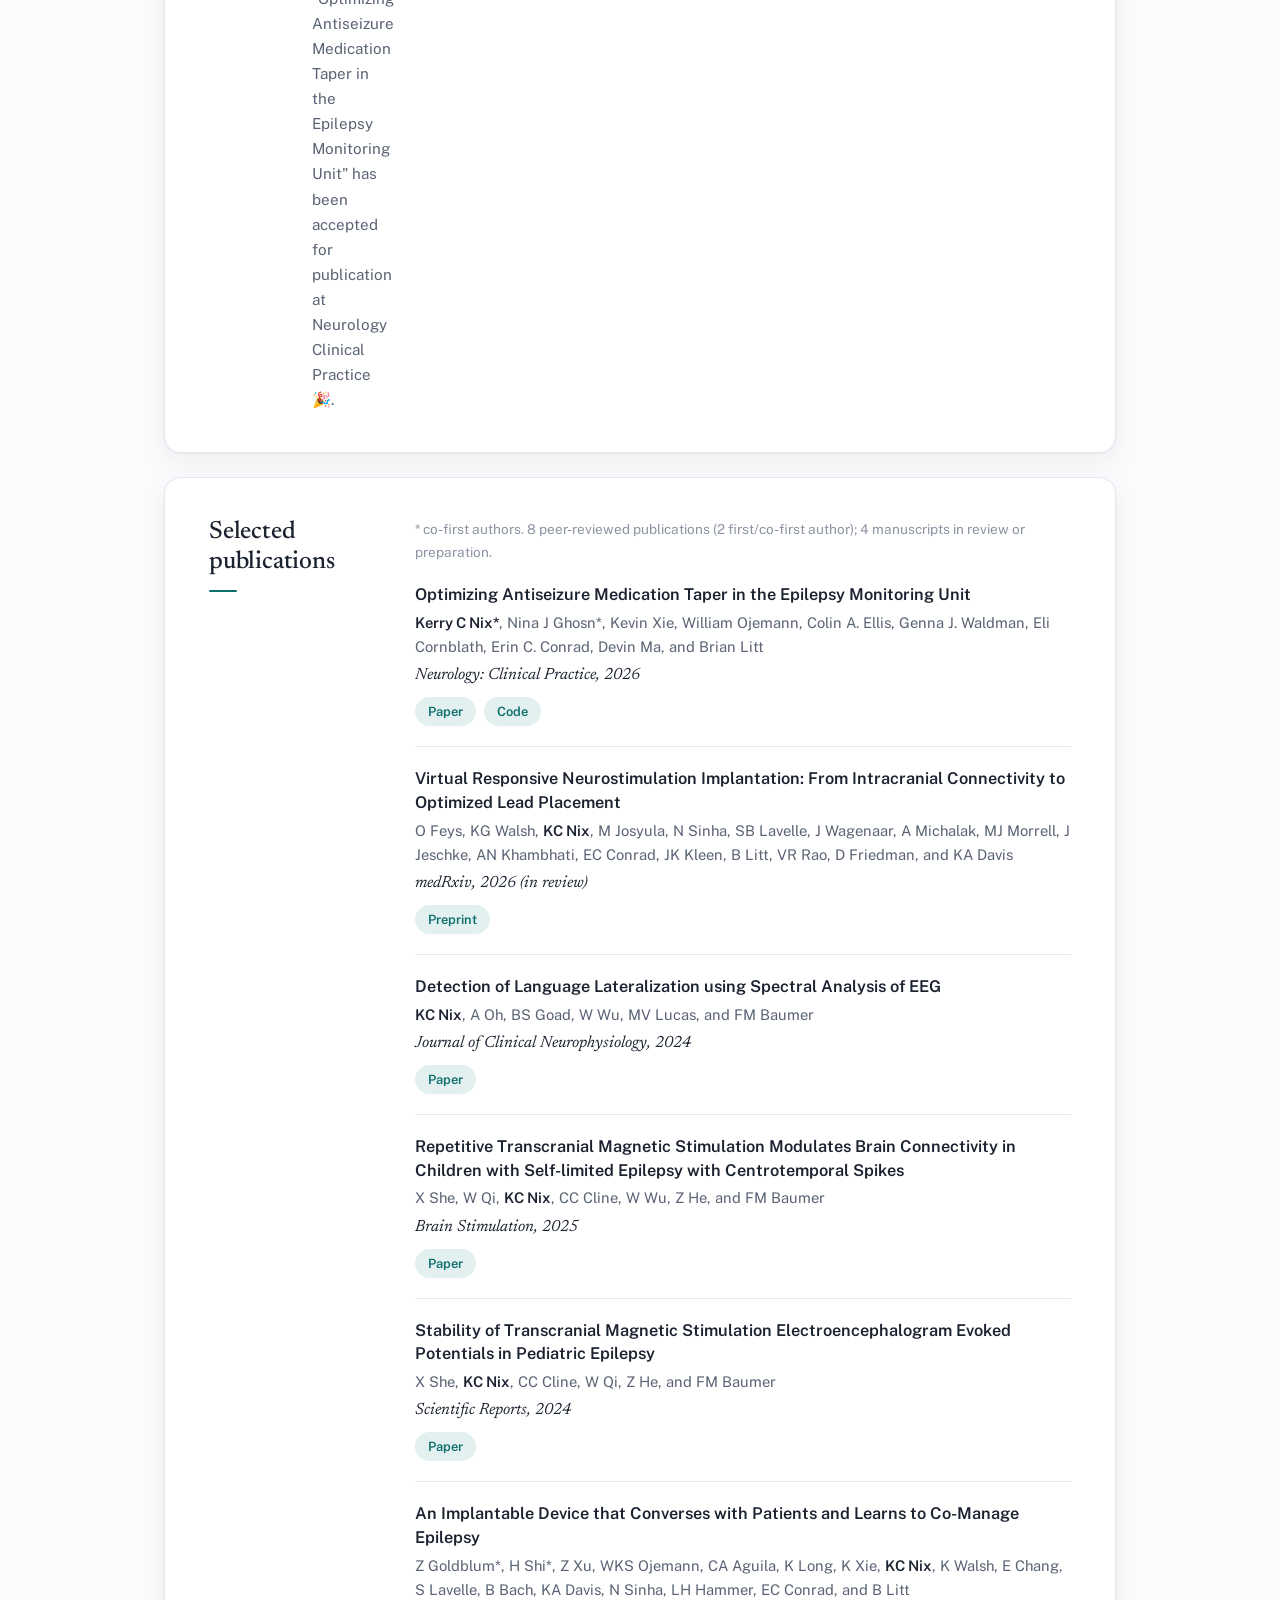
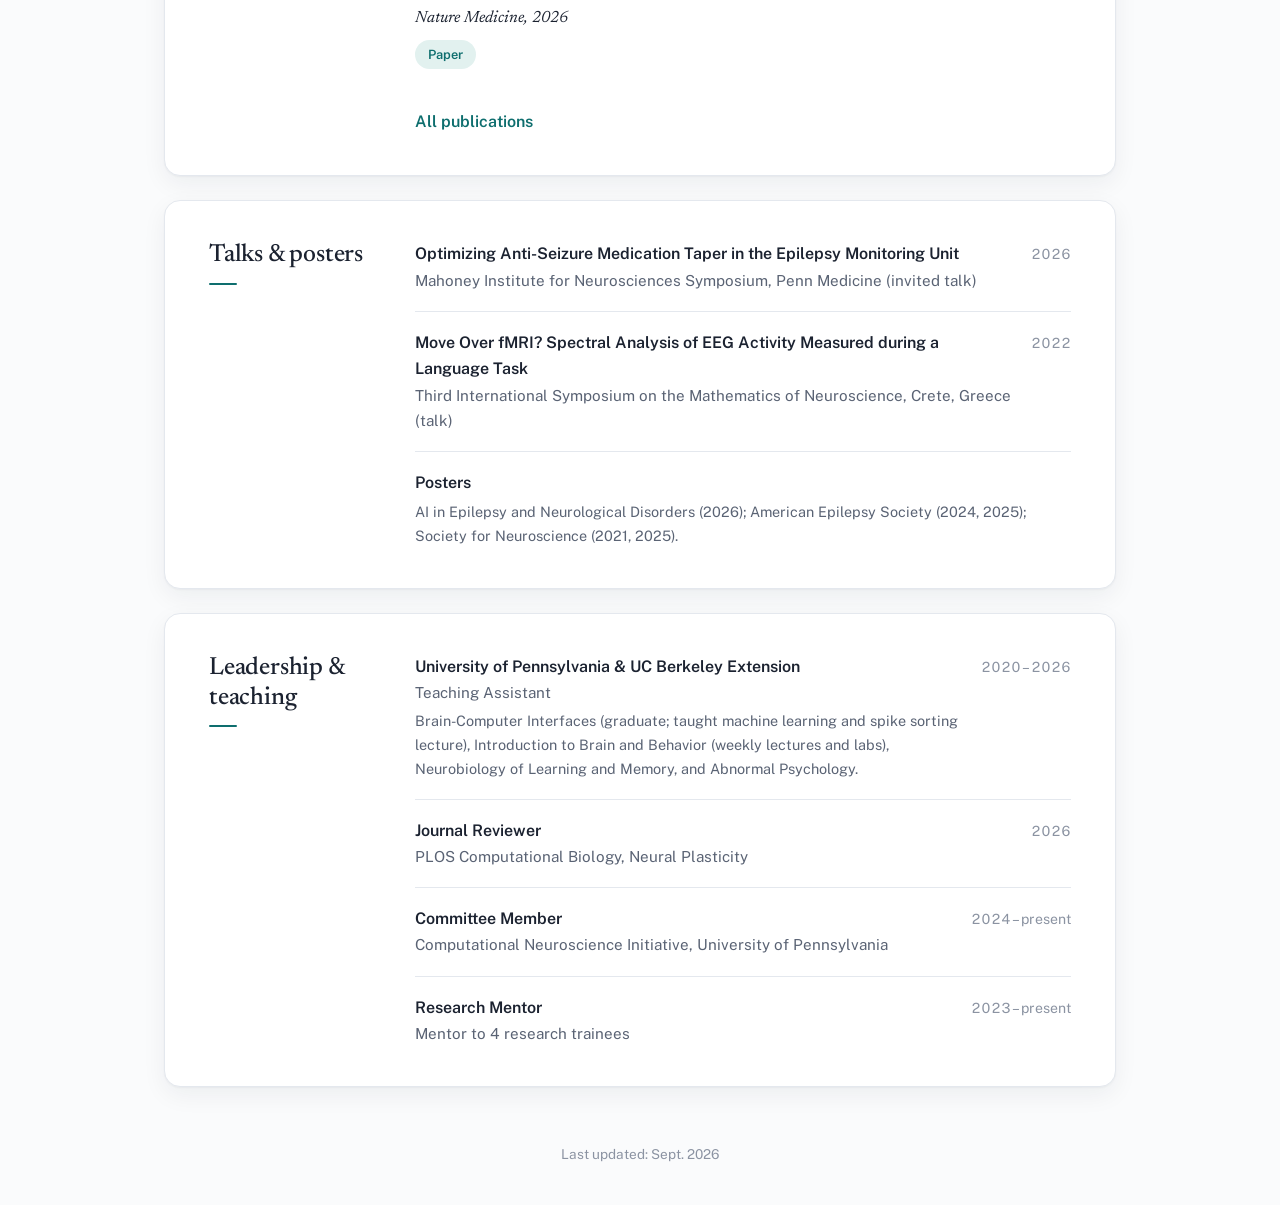
==== commit 5e3ec012: "edit project descriptions" ====
--- a/index.html
+++ b/index.html
@@ -101,9 +101,8 @@
                         <div class="row-main">
                             <div class="org">University of Pennsylvania, Center for Neuroengineering &amp; Therapeutics</div>
                             <div class="role">Graduate Researcher, Litt Lab</div>
-                            <div class="detail">Build machine learning models that use pre-implant brain recordings (intracranial EEG) to predict which epilepsy patients benefit from an implanted neurostimulation device, using data from three hospitals (Penn, NYU, UCSF).</div>
-                            <div class="detail">Built data pipeline linking brain recordings to patient outcomes: matched patient records and removed protected health information from patient data.</div>
-                            <div class="detail">Analyze brain recordings before and after radiofrequency ablation surgery to measure how brain networks change after treatment.</div>
+                            <div class="detail">Built machine learning models that use pre-implant brain recordings (intracranial EEG) to predict which epilepsy patients benefit from an implanted neurostimulation device, using multicenter data from three hospitals (Penn, NYU, UCSF).</div>
+                            <div class="detail">Analyzed brain recordings before and after radiofrequency ablation surgery to measure how brain networks change after treatment.</div>
                             <div class="detail">Co-led study to improve anti-seizure medication tapering during inpatient EEG monitoring, using natural language processing to extract patient data from electronic medical records and pharmacokinetic models (co-first author, <em>Neurology: Clinical Practice</em>).</div>
                             <div class="detail">Developed graphical user interfaces (GUIs): a clinical decision-support tool to guide anti-seizure medication taper decisions, and an EEG annotation tool to validate clinical seizure annotations and radiofrequency ablation time points for seizure detection.</div>
                         </div>
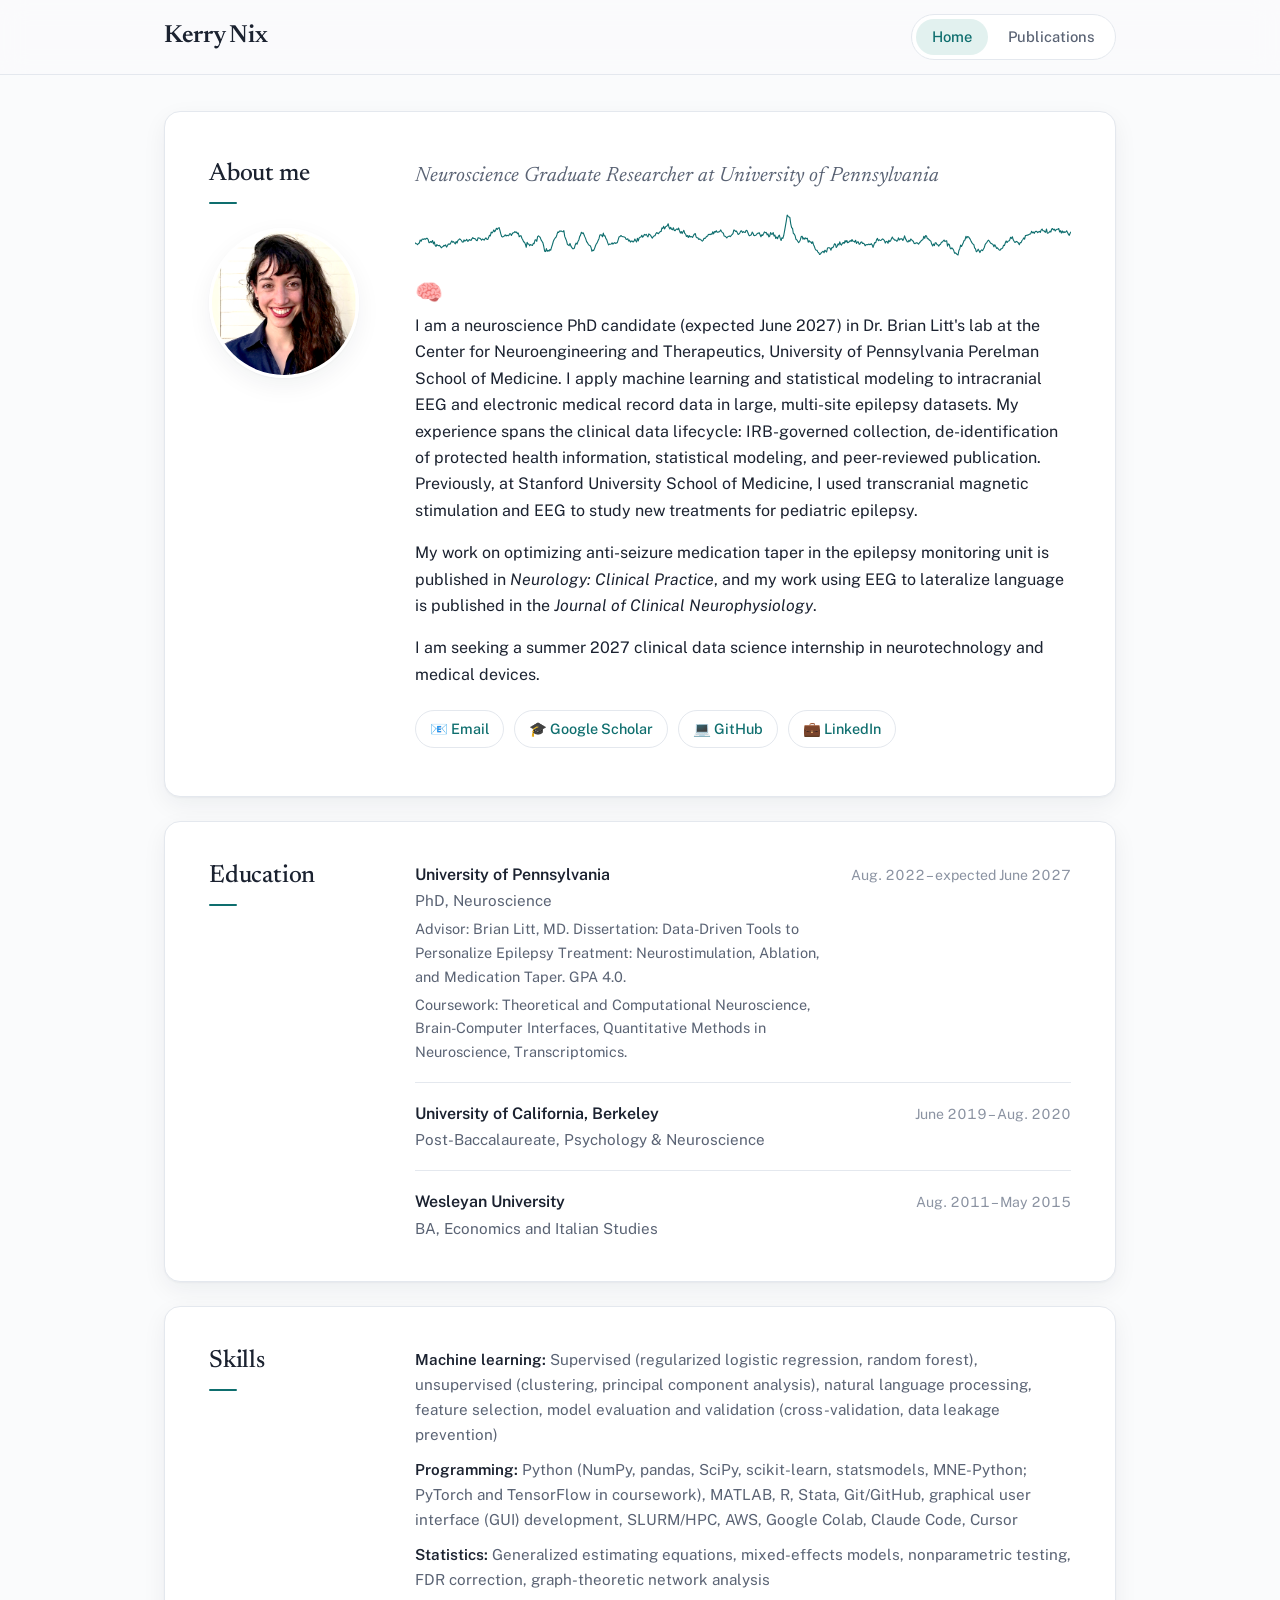
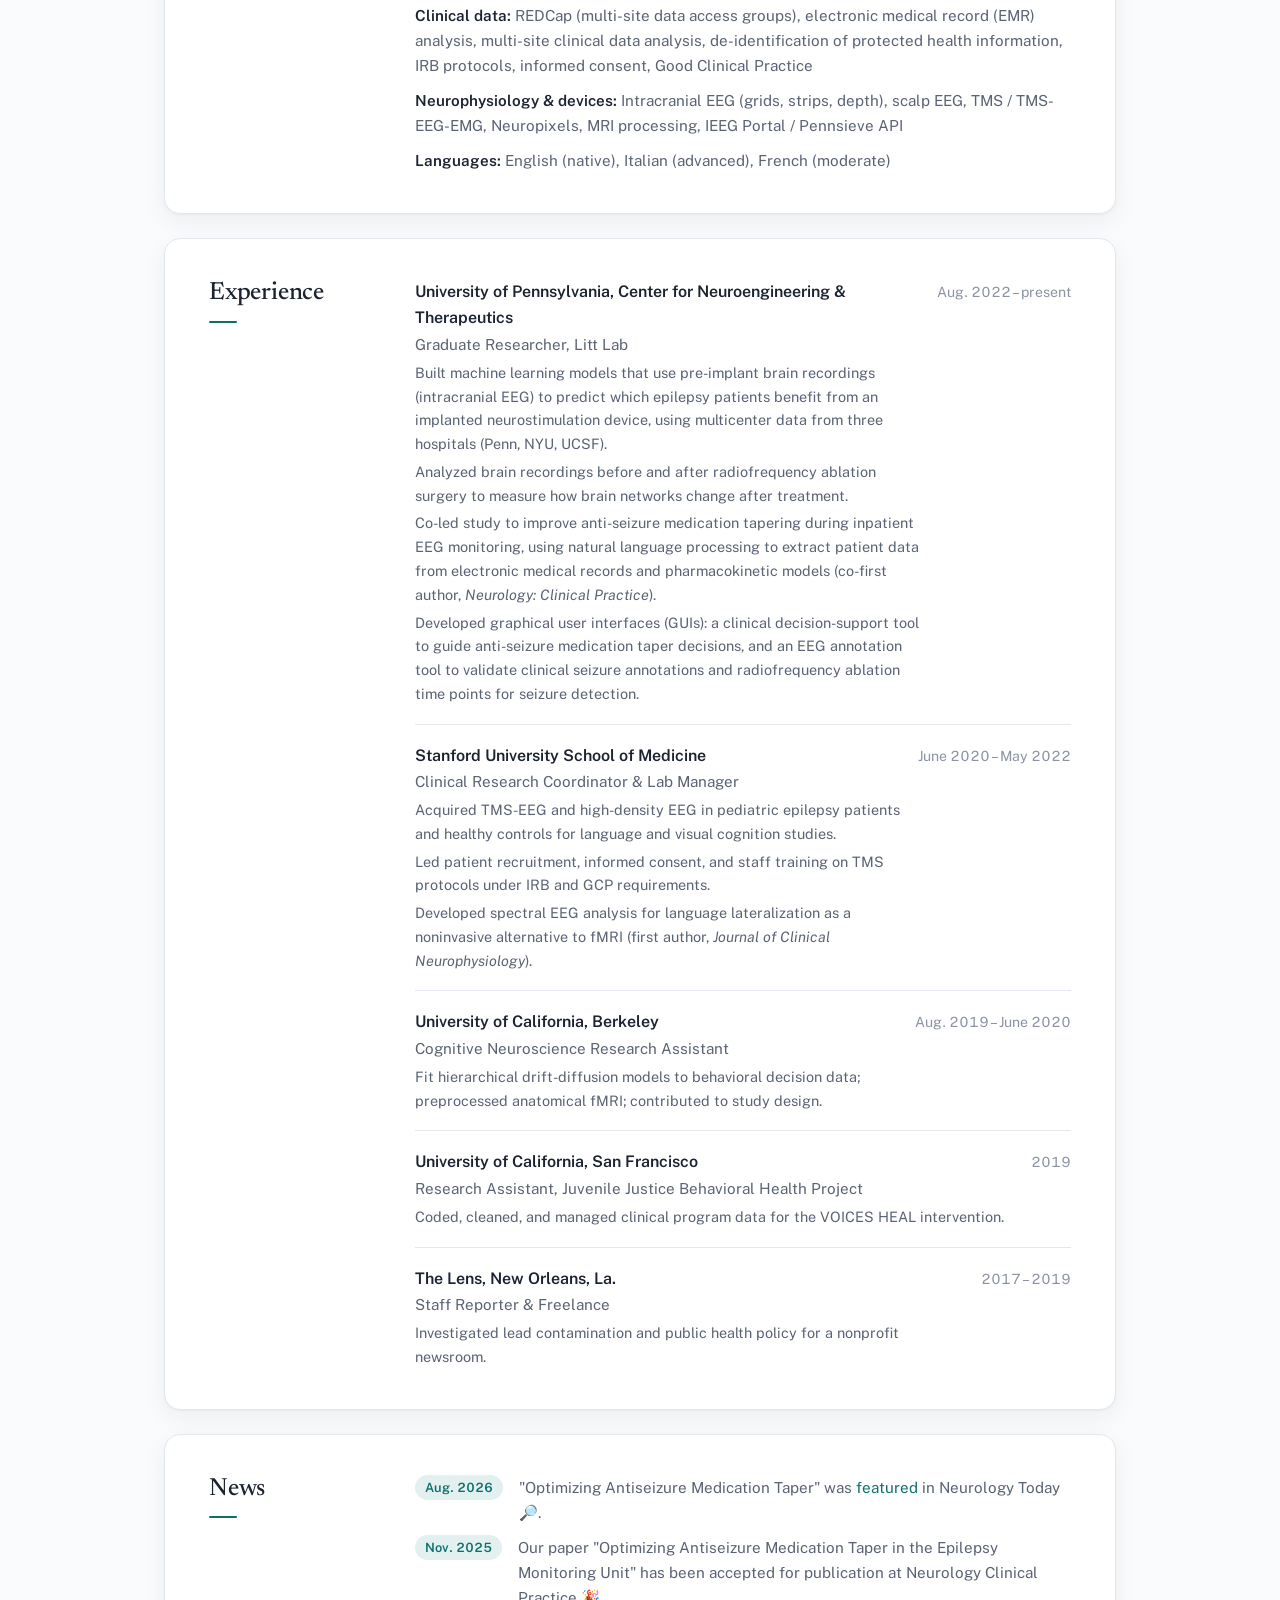
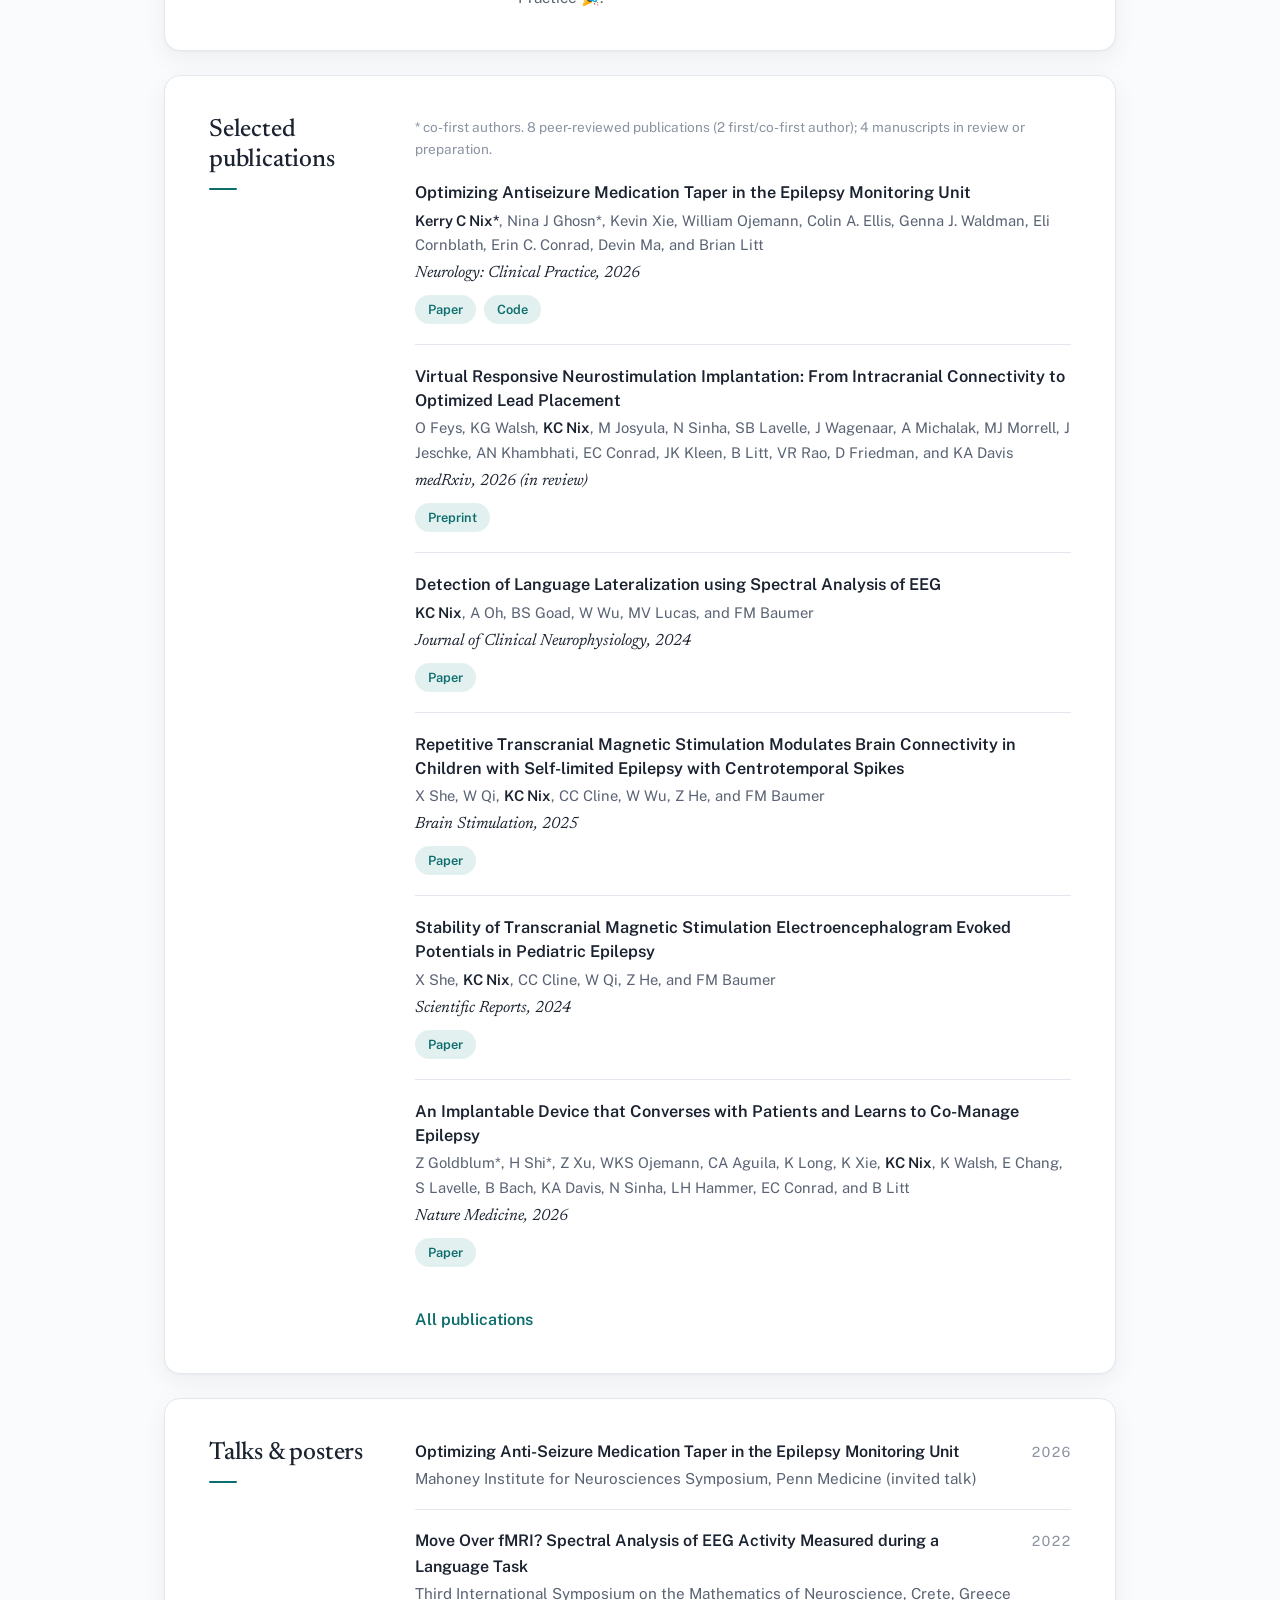
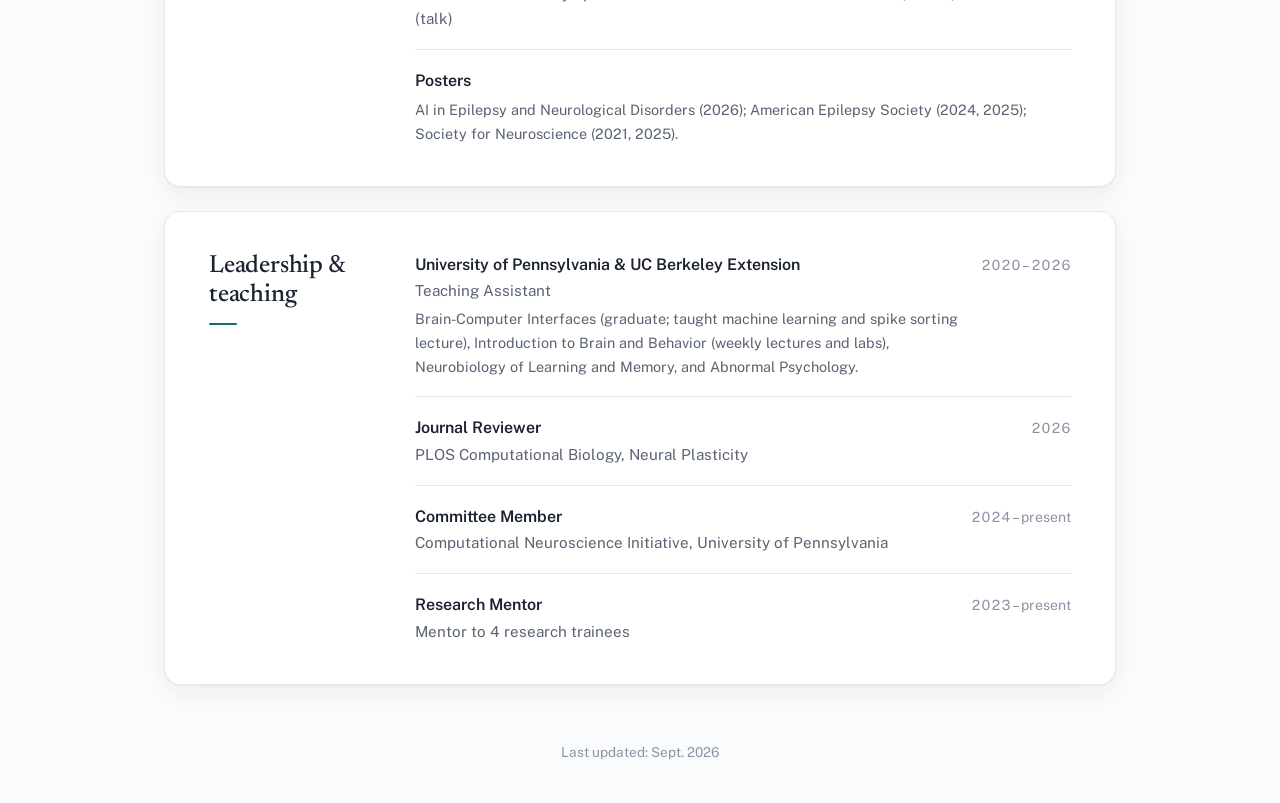
==== commit 3fb6631a: "fix news item structure" ====
--- a/index.html
+++ b/index.html
@@ -155,9 +155,6 @@
                         <div class="news-date">Aug. 2026</div>
                         <div class="news-text">"Optimizing Antiseizure Medication Taper" was <a href="https://www.ovid.com/jnls/neurotodayonline/fulltext/10.1097/01.wnt.0001249300.81834.07~rapid-withdrawal-of-antiseizure-drugs-in-epilepsy-monitoring#image-gallery">featured</a> in Neurology Today 🔎.</div>
                     </div>
-                </div>
-
-                <div class="content">
                     <div class="news-item">
                         <div class="news-date">Nov. 2025</div>
                         <div class="news-text">Our paper "Optimizing Antiseizure Medication Taper in the Epilepsy Monitoring Unit" has been accepted for publication at Neurology Clinical Practice 🎉.</div>
